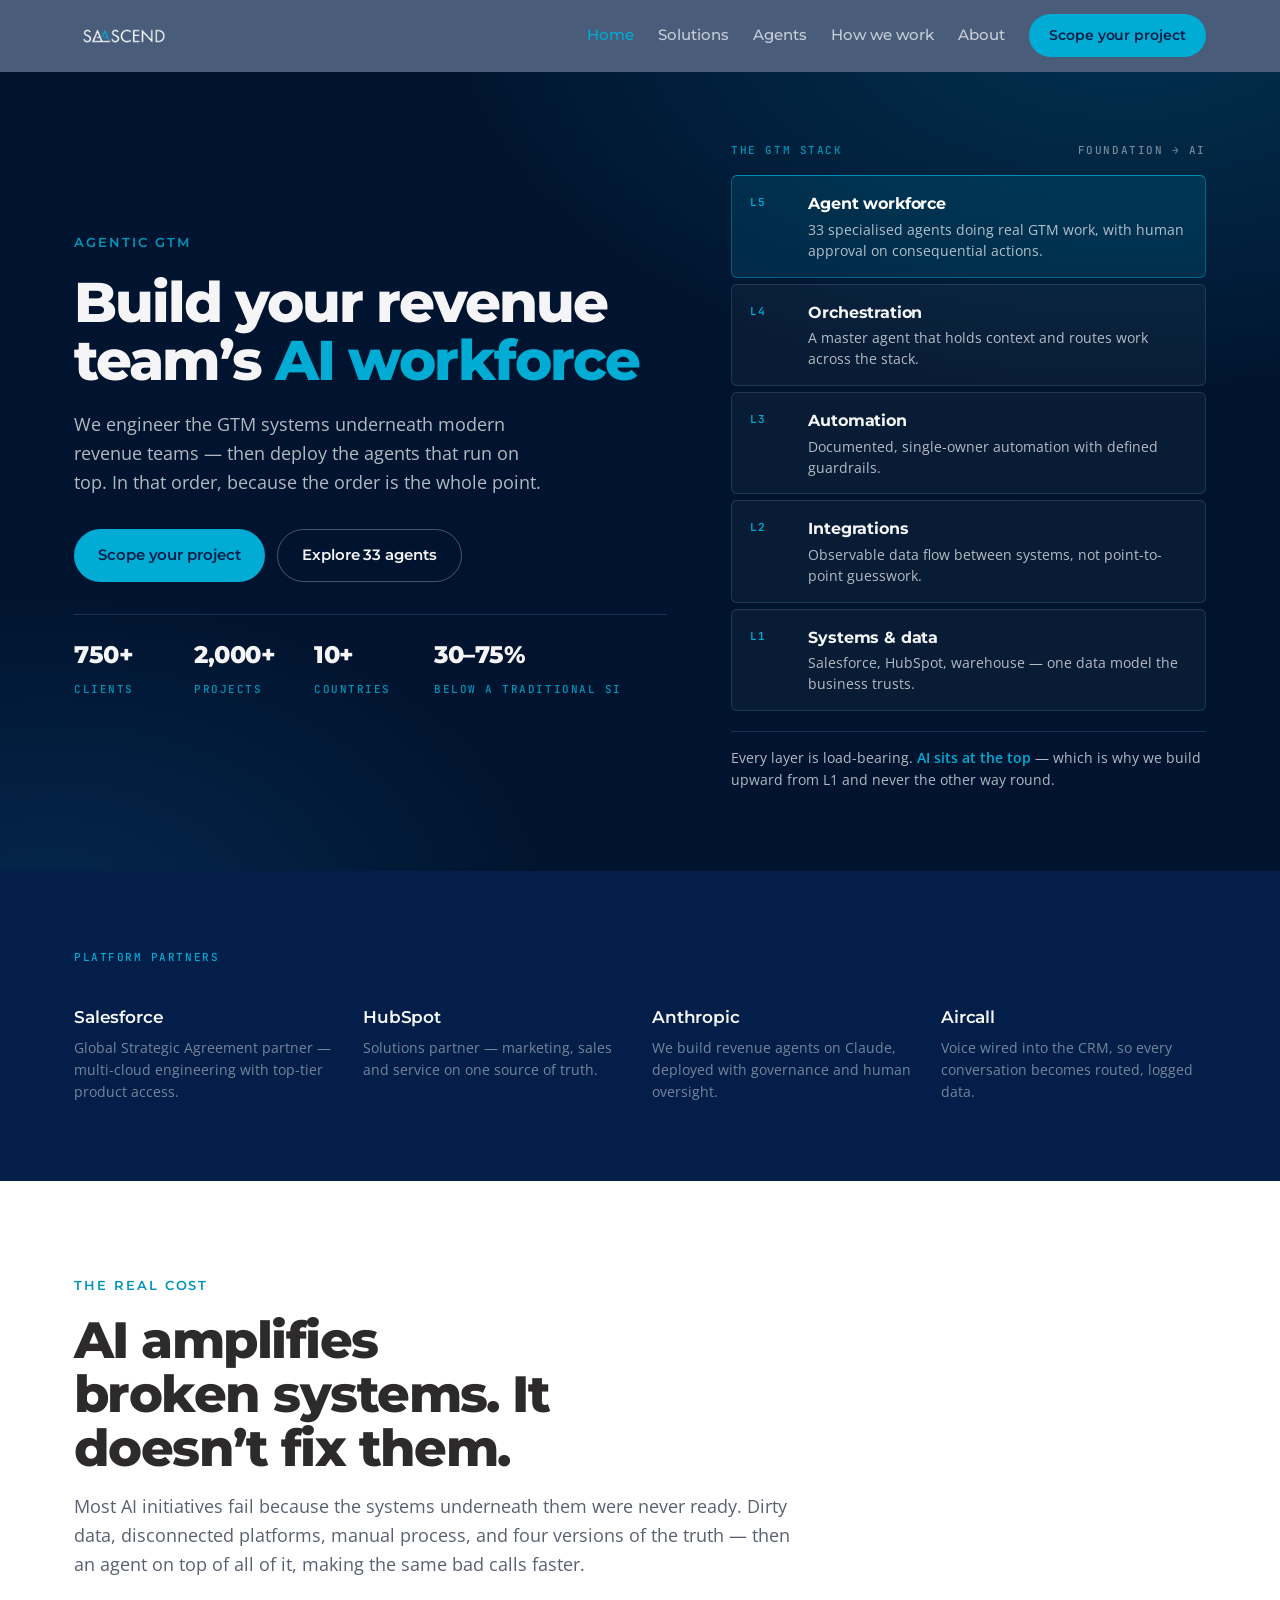
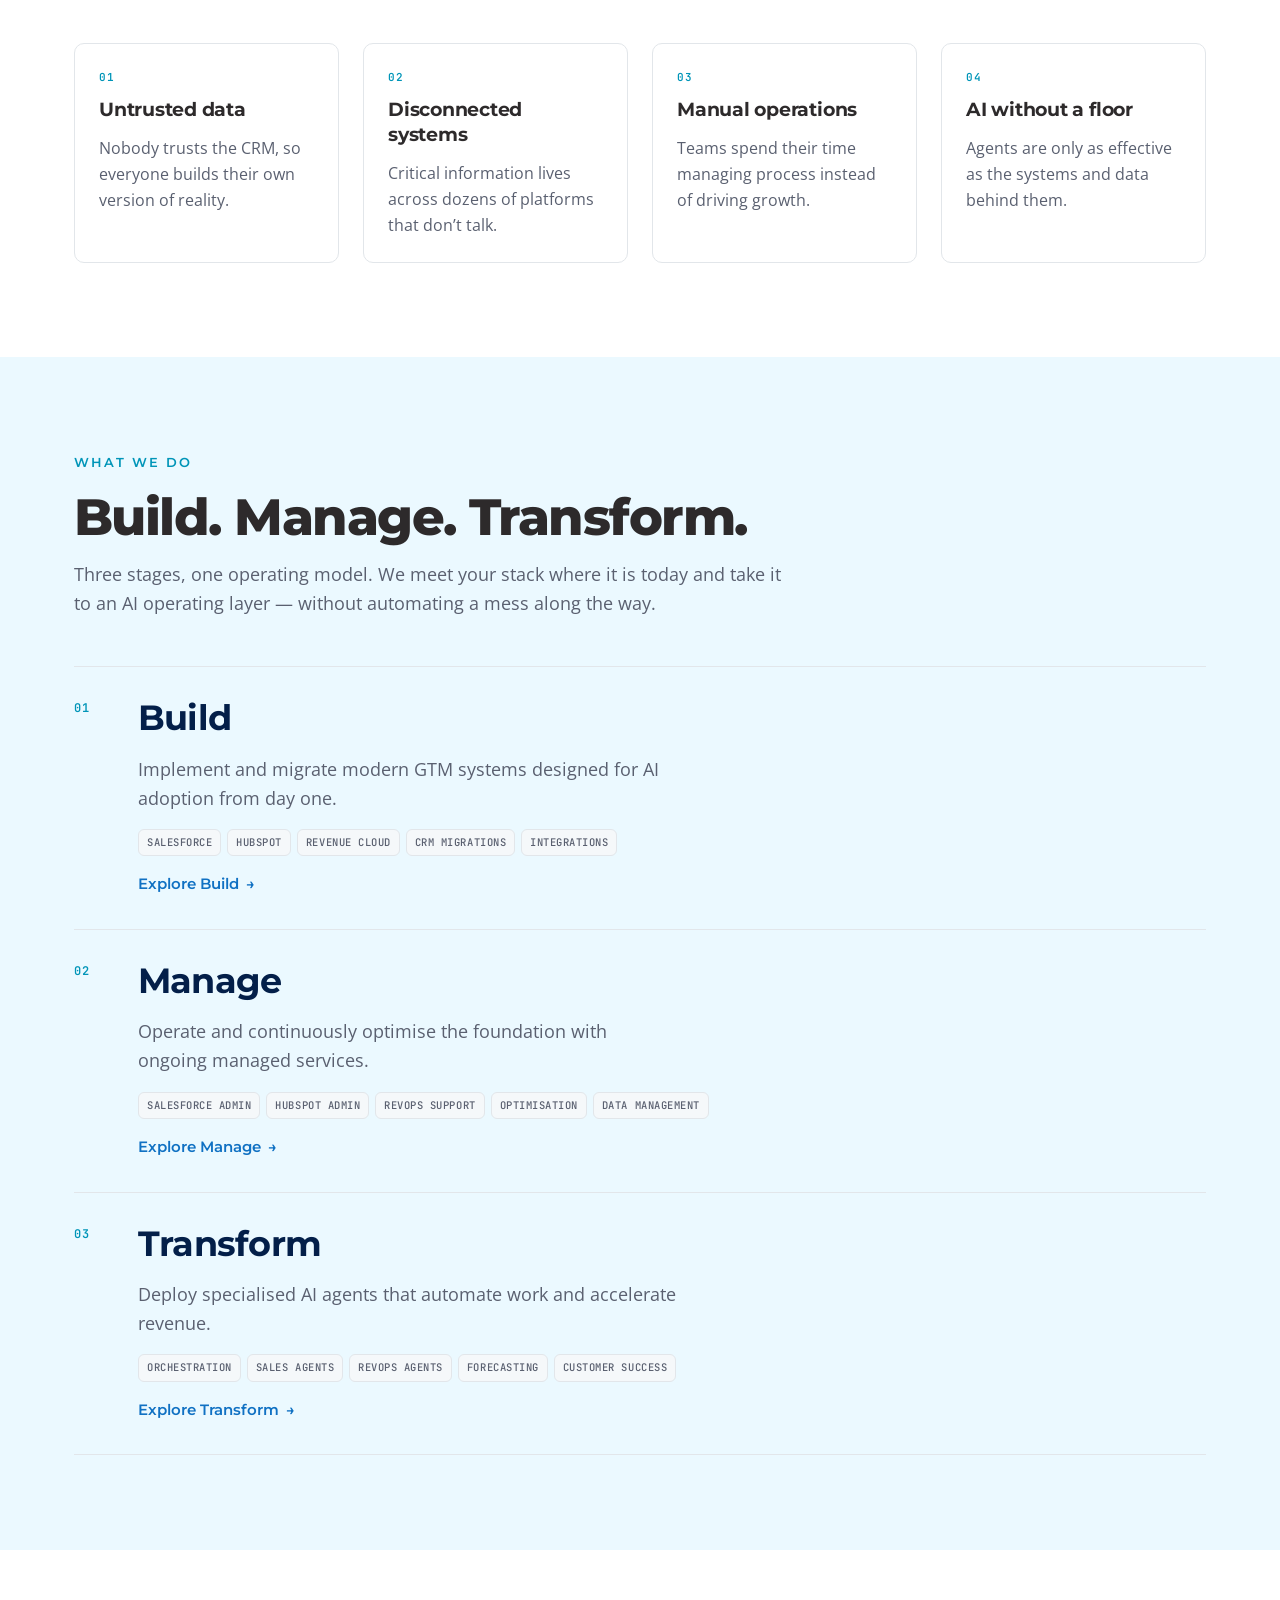
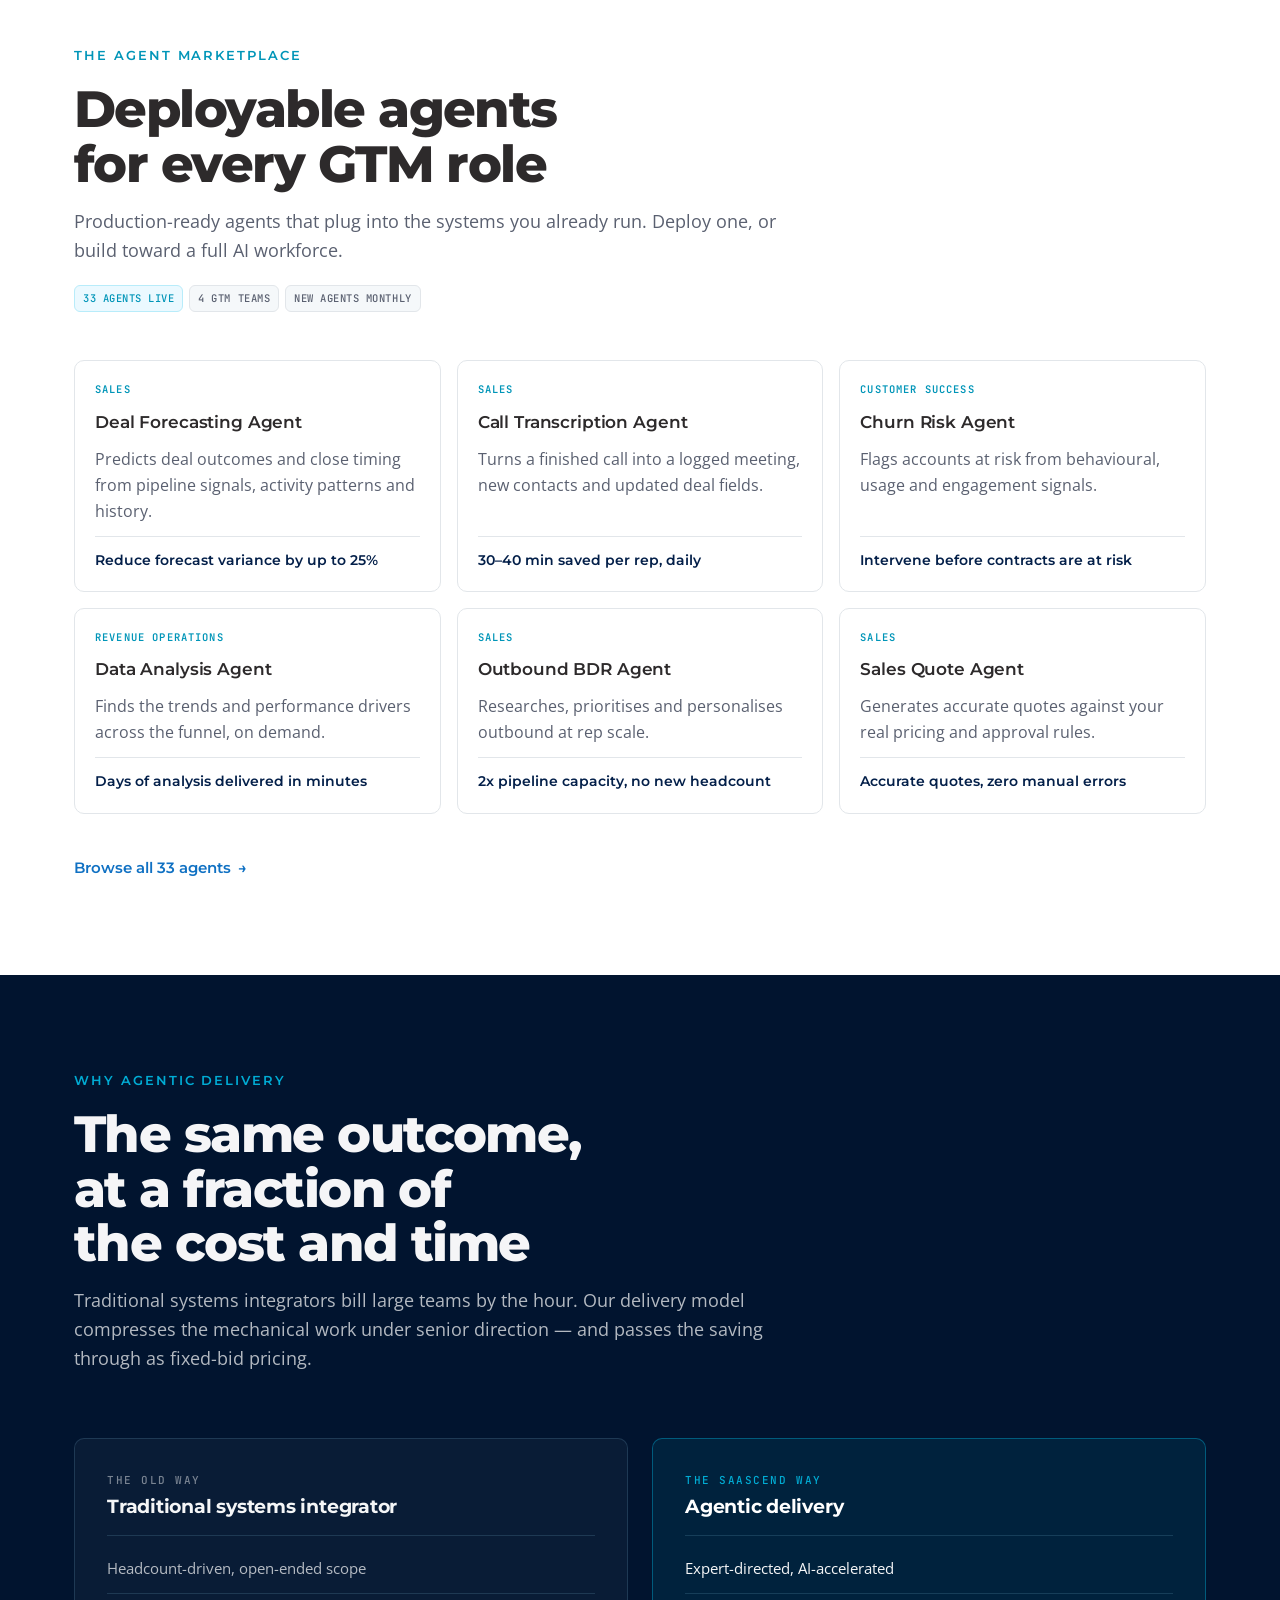
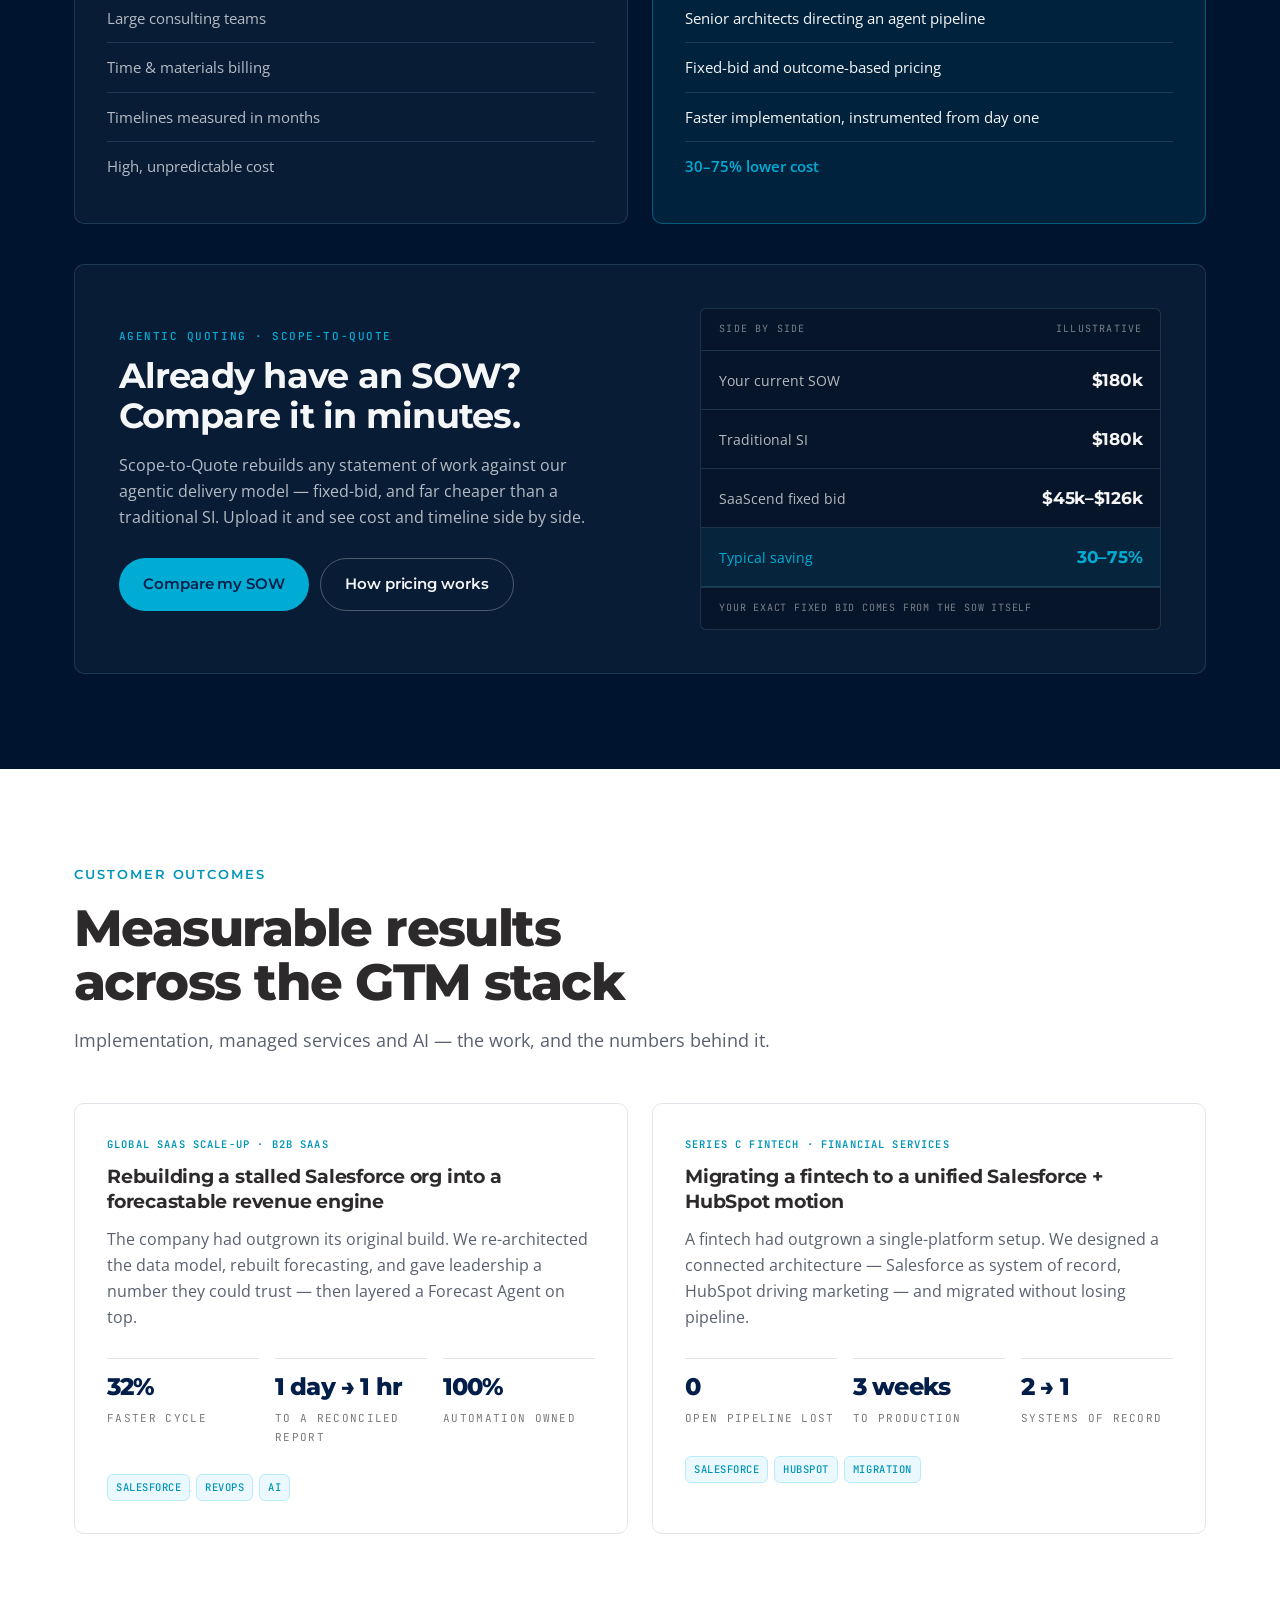
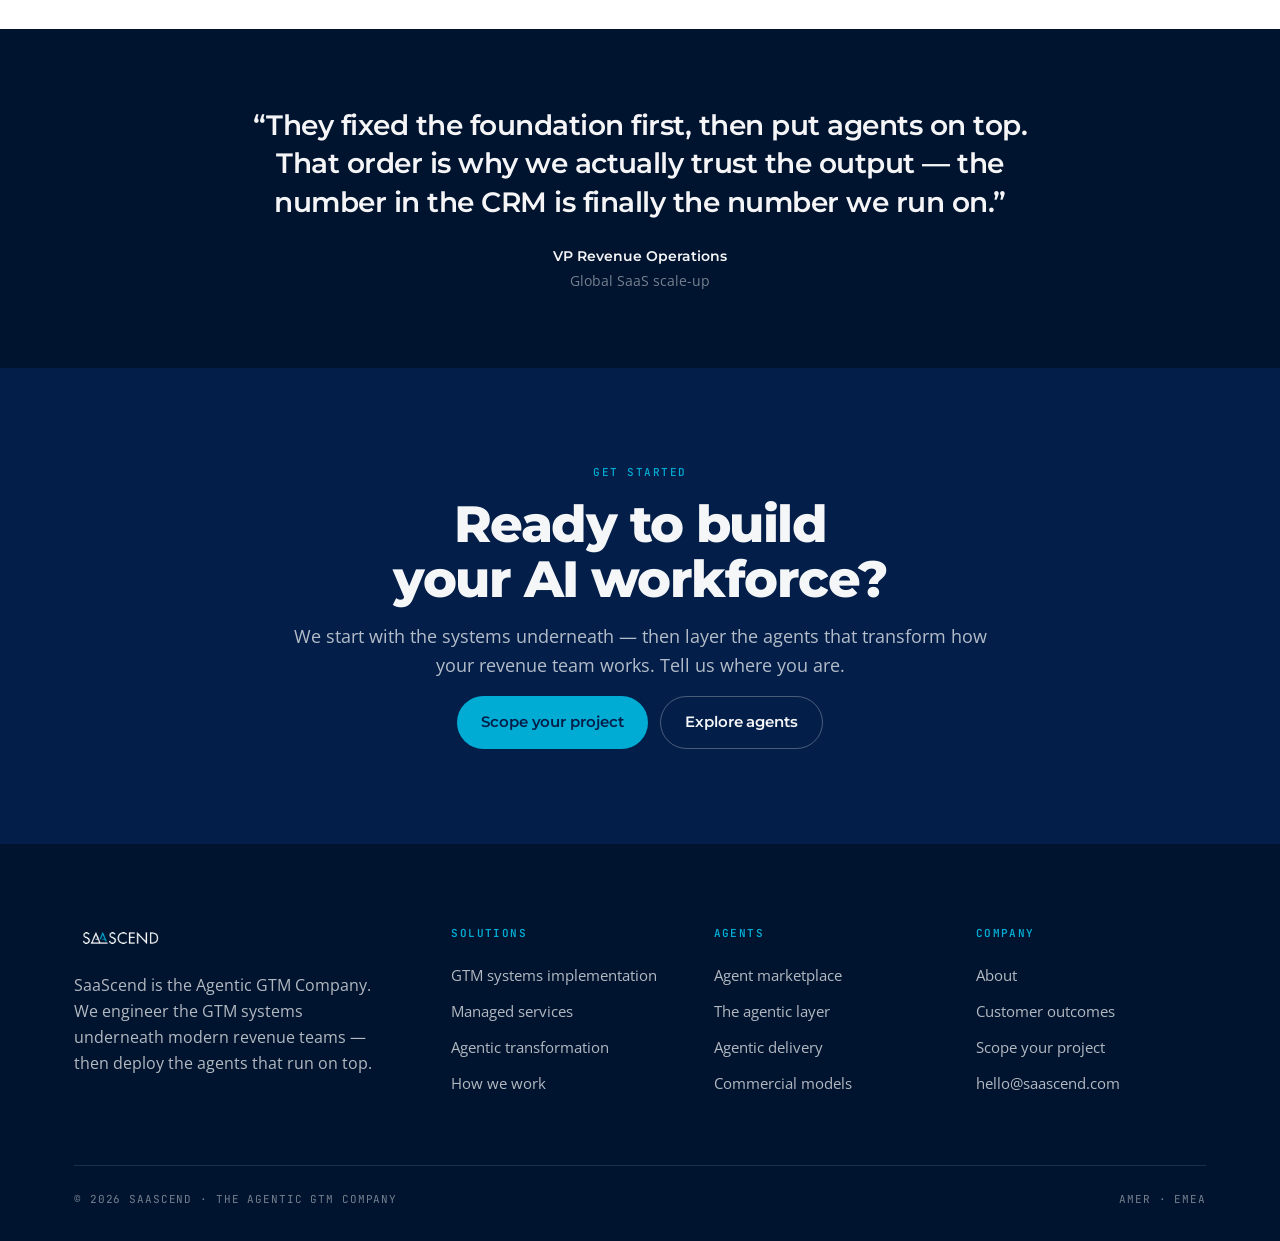
==== index.html @ acc8cec2 "SaaScend marketing site: agentic GTM, built on the load-bearing stack Static six-page site. The sign" ====
<!doctype html>
<html lang="en">
<head>
<meta charset="utf-8">
<meta name="viewport" content="width=device-width, initial-scale=1">
<title>SaaScend — Build the revenue team of the future</title>
<meta name="description" content="SaaScend is the Agentic GTM Company. We engineer the GTM systems underneath modern revenue teams — Salesforce, HubSpot, RevOps — then deploy the AI agents that run on top.">
<meta property="og:title" content="SaaScend — Build the revenue team of the future">
<meta property="og:description" content="SaaScend is the Agentic GTM Company. We engineer the GTM systems underneath modern revenue teams — Salesforce, HubSpot, RevOps — then deploy the AI agents that run on top.">
<meta property="og:type" content="website">
<meta name="theme-color" content="#01142F">
<link rel="icon" href="assets/saascend-logo.png">
<link rel="preconnect" href="https://fonts.googleapis.com">
<link rel="preconnect" href="https://fonts.gstatic.com" crossorigin>
<link rel="stylesheet" href="https://fonts.googleapis.com/css2?family=Montserrat:wght@500;600;700;800&family=Open+Sans:wght@400;600&family=JetBrains+Mono:wght@500;600&display=swap">
<link rel="stylesheet" href="assets/site.css">
<script>document.documentElement.classList.add('js');</script>
</head>
<body>
<a class="btn" href="#main" style="position:absolute;left:-9999px">Skip to content</a>

<header class="nav">
  <div class="wrap nav__in">
    <a class="nav__logo" href="index.html" aria-label="SaaScend — home">
      <img src="assets/saascend-logo-white.png" alt="SaaScend">
    </a>
    <nav class="nav__links">
      <a class="nav__link is-active" href="index.html">Home</a><a class="nav__link" href="solutions.html">Solutions</a><a class="nav__link" href="agents.html">Agents</a><a class="nav__link" href="how-we-work.html">How we work</a><a class="nav__link" href="about.html">About</a>
      <a class="btn btn--cyan nav__cta" href="contact.html">Scope your project</a>
    </nav>
    <button class="nav__burger" aria-label="Menu" aria-expanded="false">
      <svg width="24" height="24" viewBox="0 0 24 24" fill="none" stroke="currentColor" stroke-width="1.8">
        <path d="M3 6h18M3 12h18M3 18h18"/></svg>
    </button>
  </div>
</header>
<div class="nav__panel">
  <div class="wrap">
    <a href="index.html">Home</a><a href="solutions.html">Solutions</a><a href="agents.html">Agents</a><a href="how-we-work.html">How we work</a><a href="about.html">About</a>
    <a href="contact.html" style="color:var(--cyan)">Scope your project &rarr;</a>
  </div>
</div>

<main id="main" class="page">

<section class="hero">
  <div class="wrap">
    <div class="hero__grid">
      <div class="hero__copy">
        <div class="t-eyebrow">Agentic GTM</div>
        <h1 class="t-display hero__display">Build your revenue<br>team&rsquo;s <span class="accent">AI workforce</span></h1>
        <p class="t-lead hero__sub" style="color:var(--on-dark-soft)">
          We engineer the GTM systems underneath modern revenue teams &mdash; then deploy the
          agents that run on top. In that order, because the order is the whole point.</p>
        <div class="btn-row">
          <a class="btn btn--cyan" href="contact.html">Scope your project</a>
          <a class="btn btn--ghost-dark" href="agents.html">Explore 33 agents</a>
        </div>
        <div class="hero__meta">
          <div><b>750+</b><span class="t-sys">clients</span></div>
          <div><b>2,000+</b><span class="t-sys">projects</span></div>
          <div><b>10+</b><span class="t-sys">countries</span></div>
          <div><b>30&ndash;75%</b><span class="t-sys">below a traditional SI</span></div>
        </div>
      </div>
      <div>
<figure class="stackfig" style="margin:0">
  <figcaption class="stackfig__cap">
    <span class="t-sys">The GTM stack</span>
    <span class="t-sys" style="color:var(--on-dark-faint)">Foundation &rarr; AI</span>
  </figcaption>
  <div class="layers"><div class="layer"><div class="layer__id">L1</div><div><div class="layer__name">Systems &amp; data</div><div class="layer__note">Salesforce, HubSpot, warehouse &mdash; one data model the business trusts.</div></div></div><div class="layer"><div class="layer__id">L2</div><div><div class="layer__name">Integrations</div><div class="layer__note">Observable data flow between systems, not point-to-point guesswork.</div></div></div><div class="layer"><div class="layer__id">L3</div><div><div class="layer__name">Automation</div><div class="layer__note">Documented, single-owner automation with defined guardrails.</div></div></div><div class="layer"><div class="layer__id">L4</div><div><div class="layer__name">Orchestration</div><div class="layer__note">A master agent that holds context and routes work across the stack.</div></div></div><div class="layer layer--top"><div class="layer__id">L5</div><div><div class="layer__name">Agent workforce</div><div class="layer__note">33 specialised agents doing real GTM work, with human approval on consequential actions.</div></div></div></div>
  <div class="stackfig__foot">
    Every layer is load-bearing. <b>AI sits at the top</b> &mdash; which is why we build
    upward from L1 and never the other way round.
  </div>
</figure></div>
    </div>
  </div>
</section>

<section class="strata strata--dark strata--tight" id="partners">
  <div class="wrap on-dark">
    <div class="t-sys">Platform partners</div>
    <div class="grid grid-4 mt-10"><div class="rv"><div class="t-h4" style="color:var(--on-dark)">Salesforce</div><p class="t-small" style="margin-top:8px">Global Strategic Agreement partner &mdash; multi-cloud engineering with top-tier product access.</p></div><div class="rv"><div class="t-h4" style="color:var(--on-dark)">HubSpot</div><p class="t-small" style="margin-top:8px">Solutions partner &mdash; marketing, sales and service on one source of truth.</p></div><div class="rv"><div class="t-h4" style="color:var(--on-dark)">Anthropic</div><p class="t-small" style="margin-top:8px">We build revenue agents on Claude, deployed with governance and human oversight.</p></div><div class="rv"><div class="t-h4" style="color:var(--on-dark)">Aircall</div><p class="t-small" style="margin-top:8px">Voice wired into the CRM, so every conversation becomes routed, logged data.</p></div></div>
  </div>
</section>

<section class="strata strata--light">
  <div class="wrap">
    <div class="head rv">
      <div class="t-eyebrow">The real cost</div>
      <h2 class="t-h1">AI amplifies broken systems. It doesn&rsquo;t fix them.</h2>
      <p class="t-lead">Most AI initiatives fail because the systems underneath them were never
        ready. Dirty data, disconnected platforms, manual process, and four versions of the
        truth &mdash; then an agent on top of all of it, making the same bad calls faster.</p>
    </div>
    <div class="grid grid-4 mt-16"><article class="card card--lift rv"><div class="card__num">01</div><h3 class="t-h3">Untrusted data</h3><p class="t-body">Nobody trusts the CRM, so everyone builds their own version of reality.</p></article><article class="card card--lift rv"><div class="card__num">02</div><h3 class="t-h3">Disconnected systems</h3><p class="t-body">Critical information lives across dozens of platforms that don&rsquo;t talk.</p></article><article class="card card--lift rv"><div class="card__num">03</div><h3 class="t-h3">Manual operations</h3><p class="t-body">Teams spend their time managing process instead of driving growth.</p></article><article class="card card--lift rv"><div class="card__num">04</div><h3 class="t-h3">AI without a floor</h3><p class="t-body">Agents are only as effective as the systems and data behind them.</p></article></div>
  </div>
</section>

<section class="strata strata--ice" id="what-we-do">
  <div class="wrap">
    <div class="head rv">
      <div class="t-eyebrow">What we do</div>
      <h2 class="t-h1">Build. Manage. Transform.</h2>
      <p class="t-lead">Three stages, one operating model. We meet your stack where it is today
        and take it to an AI operating layer &mdash; without automating a mess along the way.</p>
    </div>
    <div class="mt-12"><article class="pillar rv"><div class="pillar__k">01</div><div class="pillar__body"><h3 class="t-h2" style="color:var(--navy)">Build</h3><p class="t-lead" style="max-width:54ch">Implement and migrate modern GTM systems designed for AI adoption from day one.</p><div class="chips"><span class="chip">Salesforce</span><span class="chip">HubSpot</span><span class="chip">Revenue Cloud</span><span class="chip">CRM migrations</span><span class="chip">Integrations</span></div><a class="tlink" href="solutions.html">Explore Build <span class="arw">&rarr;</span></a></div></article><article class="pillar rv"><div class="pillar__k">02</div><div class="pillar__body"><h3 class="t-h2" style="color:var(--navy)">Manage</h3><p class="t-lead" style="max-width:54ch">Operate and continuously optimise the foundation with ongoing managed services.</p><div class="chips"><span class="chip">Salesforce admin</span><span class="chip">HubSpot admin</span><span class="chip">RevOps support</span><span class="chip">Optimisation</span><span class="chip">Data management</span></div><a class="tlink" href="solutions.html#manage">Explore Manage <span class="arw">&rarr;</span></a></div></article><article class="pillar rv"><div class="pillar__k">03</div><div class="pillar__body"><h3 class="t-h2" style="color:var(--navy)">Transform</h3><p class="t-lead" style="max-width:54ch">Deploy specialised AI agents that automate work and accelerate revenue.</p><div class="chips"><span class="chip">Orchestration</span><span class="chip">Sales agents</span><span class="chip">RevOps agents</span><span class="chip">Forecasting</span><span class="chip">Customer Success</span></div><a class="tlink" href="solutions.html#transform">Explore Transform <span class="arw">&rarr;</span></a></div></article></div>
  </div>
</section>

<section class="strata strata--light" id="agents">
  <div class="wrap">
    <div class="head rv">
      <div class="t-eyebrow">The agent marketplace</div>
      <h2 class="t-h1">Deployable agents for every GTM role</h2>
      <p class="t-lead">Production-ready agents that plug into the systems you already run.
        Deploy one, or build toward a full AI workforce.</p>
      <div class="chips" style="margin-top:20px">
        <span class="chip chip--cyan">33 agents live</span>
        <span class="chip">4 GTM teams</span>
        <span class="chip">New agents monthly</span>
      </div>
    </div>
    <div class="agents mt-12"><article class="agent rv"><div class="agent__team">Sales</div><h3 class="t-h4">Deal Forecasting Agent</h3><p class="t-body">Predicts deal outcomes and close timing from pipeline signals, activity patterns and history.</p><div class="agent__gain">Reduce forecast variance by up to 25%</div></article><article class="agent rv"><div class="agent__team">Sales</div><h3 class="t-h4">Call Transcription Agent</h3><p class="t-body">Turns a finished call into a logged meeting, new contacts and updated deal fields.</p><div class="agent__gain">30&ndash;40 min saved per rep, daily</div></article><article class="agent rv"><div class="agent__team">Customer Success</div><h3 class="t-h4">Churn Risk Agent</h3><p class="t-body">Flags accounts at risk from behavioural, usage and engagement signals.</p><div class="agent__gain">Intervene before contracts are at risk</div></article><article class="agent rv"><div class="agent__team">Revenue Operations</div><h3 class="t-h4">Data Analysis Agent</h3><p class="t-body">Finds the trends and performance drivers across the funnel, on demand.</p><div class="agent__gain">Days of analysis delivered in minutes</div></article><article class="agent rv"><div class="agent__team">Sales</div><h3 class="t-h4">Outbound BDR Agent</h3><p class="t-body">Researches, prioritises and personalises outbound at rep scale.</p><div class="agent__gain">2x pipeline capacity, no new headcount</div></article><article class="agent rv"><div class="agent__team">Sales</div><h3 class="t-h4">Sales Quote Agent</h3><p class="t-body">Generates accurate quotes against your real pricing and approval rules.</p><div class="agent__gain">Accurate quotes, zero manual errors</div></article></div>
    <div class="mt-10"><a class="tlink" href="agents.html">Browse all 33 agents <span class="arw">&rarr;</span></a></div>
  </div>
</section>

<section class="strata strata--abyss" id="orchestration">
  <div class="wrap on-dark">
    <div class="head rv">
      <div class="t-eyebrow">Why agentic delivery</div>
      <h2 class="t-h1">The same outcome, at a fraction of the cost and time</h2>
      <p class="t-lead">Traditional systems integrators bill large teams by the hour. Our delivery
        model compresses the mechanical work under senior direction &mdash; and passes the saving
        through as fixed-bid pricing.</p>
    </div>
    <div class="versus mt-16 rv">
      <div class="vcol">
        <div class="vcol__hd"><div class="t-sys" style="color:var(--on-dark-faint)">The old way</div>
          <div class="t-h3" style="color:var(--on-dark);margin-top:6px">Traditional systems integrator</div></div>
        <ul>
          <li>Headcount-driven, open-ended scope</li>
          <li>Large consulting teams</li>
          <li>Time &amp; materials billing</li>
          <li>Timelines measured in months</li>
          <li>High, unpredictable cost</li>
        </ul>
      </div>
      <div class="vcol vcol--ours">
        <div class="vcol__hd"><div class="t-sys">The SaaScend way</div>
          <div class="t-h3" style="color:var(--white);margin-top:6px">Agentic delivery</div></div>
        <ul>
          <li>Expert-directed, AI-accelerated</li>
          <li>Senior architects directing an agent pipeline</li>
          <li>Fixed-bid and outcome-based pricing</li>
          <li>Faster implementation, instrumented from day one</li>
          <li class="vcol__win">30&ndash;75% lower cost</li>
        </ul>
      </div>
    </div>
    <div class="card card--dark rv" style="margin-top:var(--s10);padding:clamp(28px,3.4vw,48px)">
      <div class="sow">
        <div>
          <div class="t-sys">Agentic quoting &middot; Scope-to-Quote</div>
          <h3 class="t-h2" style="color:var(--on-dark);margin-top:12px">Already have an SOW? Compare it in minutes.</h3>
          <p class="t-body" style="max-width:52ch;margin-top:16px">Scope-to-Quote rebuilds any statement
            of work against our agentic delivery model &mdash; fixed-bid, and far cheaper than a
            traditional SI. Upload it and see cost and timeline side by side.</p>
          <div class="btn-row" style="margin-top:28px">
            <a class="btn btn--cyan" href="contact.html">Compare my SOW</a>
            <a class="btn btn--ghost-dark" href="how-we-work.html#pricing">How pricing works</a>
          </div>
        </div>
        <div class="sow__fig">
          <div class="sow__hd"><span>Side by side</span><span>Illustrative</span></div>
          <div class="sow__row"><span class="sow__k">Your current SOW</span><span class="sow__v">$180k</span></div>
          <div class="sow__row"><span class="sow__k">Traditional SI</span><span class="sow__v">$180k</span></div>
          <div class="sow__row"><span class="sow__k">SaaScend fixed bid</span><span class="sow__v">$45k&ndash;$126k</span></div>
          <div class="sow__row sow__row--win"><span class="sow__k">Typical saving</span><span class="sow__v">30&ndash;75%</span></div>
          <div class="sow__note">Your exact fixed bid comes from the SOW itself</div>
        </div>
      </div>
  </div>
</section>

<section class="strata strata--light" id="outcomes">
  <div class="wrap">
    <div class="head rv">
      <div class="t-eyebrow">Customer outcomes</div>
      <h2 class="t-h1">Measurable results across the GTM stack</h2>
      <p class="t-lead">Implementation, managed services and AI &mdash; the work, and the numbers behind it.</p>
    </div>
    <div class="grid grid-2 mt-12"><article class="card card--lift rv" style="padding:var(--s8)"><div class="agent__team">Global SaaS Scale-up &middot; B2B SaaS</div><h3 class="t-h3" style="margin-top:12px">Rebuilding a stalled Salesforce org into a forecastable revenue engine</h3><p class="t-body">The company had outgrown its original build. We re-architected the data model, rebuilt forecasting, and gave leadership a number they could trust &mdash; then layered a Forecast Agent on top.</p><div class="metrics metrics--light" style="margin-top:28px;gap:var(--s4)"><div class="metric"><b style="font-size:1.5rem">32%</b><span>faster cycle</span></div><div class="metric"><b style="font-size:1.5rem">1 day &rarr; 1 hr</b><span>to a reconciled report</span></div><div class="metric"><b style="font-size:1.5rem">100%</b><span>automation owned</span></div></div><div class="chips" style="margin-top:28px"><span class="chip chip--cyan">Salesforce</span><span class="chip chip--cyan">RevOps</span><span class="chip chip--cyan">AI</span></div></article><article class="card card--lift rv" style="padding:var(--s8)"><div class="agent__team">Series C Fintech &middot; Financial Services</div><h3 class="t-h3" style="margin-top:12px">Migrating a fintech to a unified Salesforce + HubSpot motion</h3><p class="t-body">A fintech had outgrown a single-platform setup. We designed a connected architecture &mdash; Salesforce as system of record, HubSpot driving marketing &mdash; and migrated without losing pipeline.</p><div class="metrics metrics--light" style="margin-top:28px;gap:var(--s4)"><div class="metric"><b style="font-size:1.5rem">0</b><span>open pipeline lost</span></div><div class="metric"><b style="font-size:1.5rem">3 weeks</b><span>to production</span></div><div class="metric"><b style="font-size:1.5rem">2 &rarr; 1</b><span>systems of record</span></div></div><div class="chips" style="margin-top:28px"><span class="chip chip--cyan">Salesforce</span><span class="chip chip--cyan">HubSpot</span><span class="chip chip--cyan">Migration</span></div></article></div>
  </div>
</section>

<section class="strata strata--abyss strata--tight">
  <div class="wrap on-dark">
    <div class="quote rv">
      <p class="quote__t">&ldquo;They fixed the foundation first, then put agents on top. That order
        is why we actually trust the output &mdash; the number in the CRM is finally the number we
        run on.&rdquo;</p>
      <div class="quote__who"><b>VP Revenue Operations</b>Global SaaS scale-up</div>
    </div>
  </div>
</section>

<section class="strata strata--dark">
  <div class="wrap on-dark">
    <div class="head head--center rv">
      <div class="t-sys">Get started</div>
      <h2 class="t-h1">Ready to build your AI workforce?</h2>
      <p class="t-lead">We start with the systems underneath &mdash; then layer the agents that
        transform how your revenue team works. Tell us where you are.</p>
      <div class="btn-row" style="justify-content:center">
        <a class="btn btn--cyan" href="contact.html">Scope your project</a>
        <a class="btn btn--ghost-dark" href="agents.html">Explore agents</a>
      </div>
    </div>
  </div>
</section>

</main>

<footer class="foot">
  <div class="wrap">
    <div class="foot__top">
      <div>
        <div class="foot__logo"><img src="assets/saascend-logo-white.png" alt="SaaScend"></div>
        <p class="t-body" style="margin-top:20px;max-width:34ch;color:var(--on-dark-soft)">
          SaaScend is the Agentic GTM Company. We engineer the GTM systems underneath modern
          revenue teams &mdash; then deploy the agents that run on top.</p>
      </div>
      <div class="foot__col">
        <h4>Solutions</h4>
        <a href="solutions.html">GTM systems implementation</a>
        <a href="solutions.html#manage">Managed services</a>
        <a href="solutions.html#transform">Agentic transformation</a>
        <a href="how-we-work.html">How we work</a>
      </div>
      <div class="foot__col">
        <h4>Agents</h4>
        <a href="agents.html">Agent marketplace</a>
        <a href="index.html#orchestration">The agentic layer</a>
        <a href="how-we-work.html#delivery">Agentic delivery</a>
        <a href="how-we-work.html#pricing">Commercial models</a>
      </div>
      <div class="foot__col">
        <h4>Company</h4>
        <a href="about.html">About</a>
        <a href="index.html#outcomes">Customer outcomes</a>
        <a href="contact.html">Scope your project</a>
        <a href="mailto:hello@saascend.com">hello@saascend.com</a>
      </div>
    </div>
    <div class="foot__base">
      <span>&copy; 2026 SaaScend &middot; The Agentic GTM Company</span>
      <span>AMER &middot; EMEA</span>
    </div>
  </div>
</footer>

<script src="assets/agents-data.js"></script>
<script src="assets/site.js"></script>
</body>
</html>
---- assets/site.css ----
/* =====================================================================
   SaaScend — site.css
   Design system for the Agentic GTM marketing site.
   Brand tokens sourced from the SaaScend brand kit (colors_and_type.css).
   Motion follows the strong-ease-out house curves; UI stays under 300ms.
   ===================================================================== */

/* ---------- 1. TOKENS ---------- */
:root {
  /* Brand */
  --cyan:        #00ACD4;
  --cyan-600:    #0095B8;
  --cyan-200:    #B8ECFA;
  --navy:        #031F49;
  --navy-800:    #0A2E5C;
  --navy-600:    #17407A;
  --blue:        #1071C3;
  --blue-600:    #0B5FA3;
  --blue-400:    #3E93D9;

  /* Ground: one step deeper than brand navy, so navy reads as elevation */
  --abyss:       #01142F;

  /* Neutrals */
  --ink-900:     #1A1D28;
  --ink-800:     #2D2A2B;
  --ink-600:     #5A6070;
  --ink-500:     #7A7A7A;
  --ink-300:     #C9CED6;
  --ink-200:     #E2E6EA;
  --ink-100:     #F5F8FA;
  --ice:         #EBF9FF;
  --white:       #FFFFFF;

  /* On-dark */
  --on-dark:        rgba(255,255,255,0.96);
  --on-dark-soft:   rgba(255,255,255,0.70);
  --on-dark-faint:  rgba(255,255,255,0.46);
  --rule-dark:      rgba(140,205,235,0.16);
  --rule-dark-hi:   rgba(0,172,212,0.55);
  --plate:          rgba(255,255,255,0.035);
  --plate-hi:       rgba(255,255,255,0.065);

  /* Type */
  --display: 'Montserrat', ui-sans-serif, system-ui, -apple-system, 'Segoe UI', sans-serif;
  --body:    'Open Sans', ui-sans-serif, system-ui, -apple-system, 'Segoe UI', sans-serif;
  --mono:    'JetBrains Mono', ui-monospace, 'SF Mono', Menlo, Consolas, monospace;

  /* Space (4px base) */
  --s1: 4px;  --s2: 8px;   --s3: 12px;  --s4: 16px;  --s5: 20px;
  --s6: 24px; --s8: 32px;  --s10: 40px; --s12: 48px; --s16: 64px;
  --s20: 80px; --s24: 96px; --s32: 128px;

  --radius:    10px;
  --radius-sm: 6px;
  --radius-pill: 999px;

  /* Motion — strong curves; built-ins are too weak */
  --ease-out:    cubic-bezier(0.23, 1, 0.32, 1);
  --ease-in-out: cubic-bezier(0.77, 0, 0.175, 1);
  --t-press: 140ms;
  --t-ui:    200ms;
  --t-panel: 280ms;

  --wrap: 1180px;
  --nav-h: 72px;
}

/* ---------- 2. RESET ---------- */
*, *::before, *::after { box-sizing: border-box; }
html { -webkit-text-size-adjust: 100%; scroll-behavior: smooth; }
@media (prefers-reduced-motion: reduce) { html { scroll-behavior: auto; } }
body {
  margin: 0;
  font-family: var(--body);
  font-size: 1rem;
  line-height: 1.65;
  color: var(--ink-800);
  background: var(--white);
  -webkit-font-smoothing: antialiased;
  text-rendering: optimizeLegibility;
}
img, svg { max-width: 100%; height: auto; display: block; }
a { color: inherit; text-decoration: none; }
button { font: inherit; color: inherit; background: none; border: 0; cursor: pointer; }
ul { margin: 0; padding: 0; list-style: none; }
h1, h2, h3, h4, p { margin: 0; }
:focus-visible { outline: 2px solid var(--cyan); outline-offset: 3px; border-radius: 3px; }

/* ---------- 3. TYPE ---------- */
/* Tracking is size-specific: large display tightens hard, body sits near zero. */
.t-display {
  text-wrap: balance;
  font-family: var(--display);
  font-weight: 800;
  font-size: clamp(2.25rem, 4.4vw, 3.5rem);
  line-height: 1.04;
  letter-spacing: -0.035em;
}
.t-h1 {
  text-wrap: balance;
  font-family: var(--display);
  font-weight: 800;
  font-size: clamp(2rem, 4vw, 3.25rem);
  line-height: 1.06;
  letter-spacing: -0.03em;
}
.t-h2 {
  text-wrap: balance;
  font-family: var(--display);
  font-weight: 700;
  font-size: clamp(1.6rem, 2.7vw, 2.3rem);
  line-height: 1.14;
  letter-spacing: -0.022em;
}
.t-h3 {
  font-family: var(--display);
  font-weight: 700;
  font-size: 1.1875rem;
  line-height: 1.3;
  letter-spacing: -0.012em;
}
.t-h4 {
  font-family: var(--display);
  font-weight: 600;
  font-size: 1.0625rem;
  line-height: 1.35;
  letter-spacing: -0.008em;
}
.t-lead {
  font-size: 1.125rem;
  line-height: 1.62;
  color: var(--ink-600);
}
.t-body  { font-size: 0.9688rem; line-height: 1.68; color: var(--ink-600); }
.t-small { font-size: 0.875rem;  line-height: 1.6;  color: var(--ink-500); }

/* The system voice: monospace for anything the machine owns —
   layer ids, field counts, stack names, units. */
.t-sys {
  font-family: var(--mono);
  font-size: 0.6875rem;
  font-weight: 500;
  letter-spacing: 0.14em;
  text-transform: uppercase;
  color: var(--cyan-600);
}
.t-eyebrow {
  font-family: var(--display);
  font-weight: 600;
  font-size: 0.8125rem;
  letter-spacing: 0.15em;
  text-transform: uppercase;
  color: var(--cyan-600);
}

/* On-dark type overrides */
.on-dark { color: var(--on-dark); }
.on-dark .t-lead,
.on-dark .t-body  { color: var(--on-dark-soft); }
.on-dark .t-small { color: var(--on-dark-faint); }
.on-dark .t-sys,
.on-dark .t-eyebrow { color: var(--cyan); }

/* ---------- 4. LAYOUT ---------- */
.wrap { width: 100%; max-width: var(--wrap); margin: 0 auto; padding: 0 var(--s6); }
.strata { padding: clamp(56px, 7.4vw, 104px) 0; position: relative; }
.strata--tight { padding: clamp(48px, 6vw, 80px) 0; }
.strata--light { background: var(--white); }
.strata--ice   { background: var(--ice); }
.strata--paper { background: var(--ink-100); }
.strata--dark  { background: var(--navy); color: var(--on-dark); }
.strata--abyss { background: var(--abyss); color: var(--on-dark); }

/* Hairline rules do the structural work; cards mostly go borderless. */
.strata--light + .strata--light { border-top: 1px solid var(--ink-200); }
.rule      { height: 1px; background: var(--ink-200); border: 0; margin: 0; }
.rule-dark { height: 1px; background: var(--rule-dark); border: 0; margin: 0; }

.head { max-width: 720px; }
.head > * + * { margin-top: var(--s4); }
.head--center { max-width: 700px; margin-inline: auto; text-align: center; }

.grid { display: grid; gap: var(--s6); }
.grid-2 { grid-template-columns: repeat(2, minmax(0,1fr)); }
.grid-3 { grid-template-columns: repeat(3, minmax(0,1fr)); }
.grid-4 { grid-template-columns: repeat(4, minmax(0,1fr)); }
@media (max-width: 900px) {
  .grid-3, .grid-4 { grid-template-columns: repeat(2, minmax(0,1fr)); }
}
@media (max-width: 620px) {
  .grid-2, .grid-3, .grid-4 { grid-template-columns: 1fr; }
}
.stack-4  > * + * { margin-top: var(--s4); }
.stack-6  > * + * { margin-top: var(--s6); }
.stack-8  > * + * { margin-top: var(--s8); }
.stack-12 > * + * { margin-top: var(--s12); }
.mt-10 { margin-top: var(--s10); }
.mt-12 { margin-top: var(--s12); }
.mt-16 { margin-top: var(--s16); }

/* ---------- 5. BUTTONS ---------- */
.btn {
  display: inline-flex; align-items: center; gap: var(--s2);
  font-family: var(--display); font-weight: 600; font-size: 0.9375rem;
  letter-spacing: -0.005em;
  padding: 13px 24px; border-radius: var(--radius-pill);
  transition: transform var(--t-press) var(--ease-out),
              background-color var(--t-ui) ease,
              border-color var(--t-ui) ease,
              color var(--t-ui) ease;
  will-change: transform;
}
.btn:active { transform: scale(0.97); }
.btn--primary { background: var(--blue); color: var(--white); }
.btn--primary:hover { background: var(--blue-600); }
.btn--cyan { background: var(--cyan); color: var(--navy); }
.btn--cyan:hover { background: var(--cyan-200); }
.btn--ghost { border: 1px solid var(--ink-300); color: var(--ink-900); }
.btn--ghost:hover { border-color: var(--navy); background: var(--ink-100); }
.btn--ghost-dark { border: 1px solid rgba(255,255,255,0.28); color: var(--on-dark); }
.btn--ghost-dark:hover { border-color: var(--cyan); background: rgba(255,255,255,0.06); }
.btn-row { display: flex; flex-wrap: wrap; gap: var(--s3); }

.tlink {
  display: inline-flex; align-items: center; gap: 7px;
  font-family: var(--display); font-weight: 600; font-size: 0.9375rem;
  color: var(--blue);
  transition: color var(--t-ui) ease;
}
.tlink .arw { transition: transform var(--t-ui) var(--ease-out); }
.tlink:hover { color: var(--cyan-600); }
.tlink:hover .arw { transform: translateX(4px); }
.on-dark .tlink { color: var(--cyan); }
.on-dark .tlink:hover { color: var(--cyan-200); }

/* ---------- 6. NAV — translucent layer, content scrolls under ---------- */
.nav {
  position: fixed; inset: 0 0 auto 0; z-index: 60; height: var(--nav-h);
  display: flex; align-items: center;
  background: rgba(3,31,73,0.72);
  backdrop-filter: blur(18px) saturate(170%);
  -webkit-backdrop-filter: blur(18px) saturate(170%);
  border-bottom: 1px solid transparent;
  transition: background-color var(--t-panel) ease, border-color var(--t-panel) ease;
}
.nav.is-scrolled {
  background: rgba(2,20,47,0.88);
  border-bottom-color: var(--rule-dark);
}
.nav__in { display: flex; align-items: center; gap: var(--s8); width: 100%; }
.nav__logo img { height: 30px; width: auto; }
.nav__links { display: flex; align-items: center; gap: var(--s6); margin-left: auto; }
.nav__link {
  font-family: var(--display); font-weight: 500; font-size: 0.9063rem;
  color: var(--on-dark-soft);
  transition: color var(--t-ui) ease;
}
.nav__link:hover { color: var(--on-dark); }
.nav__link.is-active { color: var(--cyan); }
.nav__cta { padding: 10px 20px; font-size: 0.875rem; }
.nav__burger { display: none; margin-left: auto; padding: var(--s2); color: var(--on-dark); }

.nav__panel {
  position: fixed; inset: var(--nav-h) 0 auto 0; z-index: 55;
  background: rgba(2,20,47,0.97);
  backdrop-filter: blur(20px);
  -webkit-backdrop-filter: blur(20px);
  border-bottom: 1px solid var(--rule-dark);
  padding: var(--s6);
  display: none;
}
.nav__panel.is-open { display: block; }
.nav__panel a {
  display: block; padding: 13px 0;
  font-family: var(--display); font-weight: 600; font-size: 1.0625rem;
  color: var(--on-dark);
  border-bottom: 1px solid var(--rule-dark);
}
.nav__panel a:last-of-type { border-bottom: 0; }
@media (max-width: 940px) {
  .nav__links { display: none; }
  .nav__burger { display: block; }
}

.page { padding-top: var(--nav-h); }

/* ---------- 7. HERO + THE SIGNATURE: THE LOAD-BEARING STACK ---------- */
.hero {
  background:
    radial-gradient(1100px 620px at 88% -8%, rgba(0,172,212,0.20), transparent 62%),
    radial-gradient(760px 480px at 4% 105%, rgba(16,113,195,0.20), transparent 66%),
    var(--abyss);
  color: var(--on-dark);
  padding: clamp(48px, 5.4vw, 72px) 0 clamp(56px, 6.2vw, 88px);
  overflow: hidden;
}
.hero__grid {
  display: grid;
  grid-template-columns: minmax(0, 1.25fr) minmax(0, 1fr);
  gap: clamp(36px, 5vw, 72px);
  align-items: center;
}
@media (max-width: 980px) { .hero__grid { grid-template-columns: 1fr; } }
.hero__copy > * + * { margin-top: var(--s5); }
.hero__copy .btn-row { margin-top: var(--s8); }
.hero__display .accent { color: var(--cyan); }
.hero__sub { max-width: 30rem; }

.hero__meta {
  display: flex; flex-wrap: wrap; gap: var(--s6);
  margin-top: var(--s8); padding-top: var(--s5);
  border-top: 1px solid var(--rule-dark);
}
.hero__meta div { min-width: 96px; }
@media (max-width: 620px) {
  .hero__meta { display: grid; grid-template-columns: repeat(2, minmax(0,1fr)); gap: var(--s5) var(--s4); }
}
.hero__meta b {
  display: block;
  font-family: var(--display); font-weight: 800; font-size: 1.5rem;
  letter-spacing: -0.02em; color: var(--on-dark);
}

/* The stack: five load-bearing layers. Order is the argument, so the
   layers are numbered and they assemble bottom-up on load. */
.stackfig { position: relative; }
.stackfig__cap {
  display: flex; justify-content: space-between; align-items: baseline;
  gap: var(--s4); margin-bottom: var(--s4);
}
.layers { display: flex; flex-direction: column-reverse; gap: 6px; }

.layer {
  display: grid;
  grid-template-columns: 42px minmax(0,1fr);
  gap: var(--s4);
  align-items: start;
  padding: 15px 18px;
  background: var(--plate);
  border: 1px solid var(--rule-dark);
  border-top-color: rgba(255,255,255,0.13);
  border-radius: var(--radius-sm);
  text-align: left; width: 100%;
  transition: transform var(--t-ui) var(--ease-out),
              background-color var(--t-ui) ease,
              border-color var(--t-ui) ease;
}
.layer:hover, .layer.is-open {
  background: var(--plate-hi);
  border-color: var(--rule-dark-hi);
  transform: translateY(-2px);
}
.layer:active { transform: translateY(-1px) scale(0.995); }
.layer__id {
  font-family: var(--mono); font-size: 0.6875rem; font-weight: 600;
  letter-spacing: 0.06em; color: var(--cyan);
  padding-top: 2px;
}
.layer__name {
  font-family: var(--display); font-weight: 700; font-size: 0.9688rem;
  letter-spacing: -0.01em; color: var(--on-dark);
}
.layer__note {
  font-size: 0.8438rem; line-height: 1.55; color: var(--on-dark-soft);
  margin-top: 3px;
}
/* Top layer is the payoff — it gets the cyan edge and the brightest plate. */
.layer--top {
  background: rgba(0,172,212,0.13);
  border-color: rgba(0,172,212,0.42);
  border-top-color: rgba(0,172,212,0.75);
}
.layer--top:hover { background: rgba(0,172,212,0.19); }
.layer--top .layer__name { color: var(--white); }

.stackfig__foot {
  margin-top: var(--s5); padding-top: var(--s4);
  border-top: 1px solid var(--rule-dark);
  font-size: 0.8438rem; line-height: 1.6; color: var(--on-dark-soft);
}
.stackfig__foot b { color: var(--cyan); font-weight: 600; }

/* ---------- 8. CARDS ---------- */
.card {
  background: var(--white);
  border: 1px solid var(--ink-200);
  border-radius: var(--radius);
  padding: var(--s6);
  transition: transform var(--t-ui) var(--ease-out),
              border-color var(--t-ui) ease,
              box-shadow var(--t-ui) ease;
}
.card > * + * { margin-top: var(--s3); }
.card--lift:hover {
  transform: translateY(-3px);
  border-color: var(--cyan-200);
  box-shadow: 0 14px 34px rgba(3,31,73,0.09);
}
.card--dark {
  background: var(--plate);
  border-color: var(--rule-dark);
  color: var(--on-dark);
}
.card--dark:hover { border-color: var(--rule-dark-hi); }
.card__num {
  font-family: var(--mono); font-size: 0.6875rem; font-weight: 600;
  letter-spacing: 0.1em; color: var(--cyan-600);
}
.on-dark .card__num { color: var(--cyan); }

/* Chips: the mono voice, used for systems an agent touches */
.chips { display: flex; flex-wrap: wrap; gap: 6px; }
.chip {
  font-family: var(--mono); font-size: 0.6563rem; font-weight: 500;
  letter-spacing: 0.05em; text-transform: uppercase;
  padding: 4px 8px; border-radius: var(--radius-sm);
  background: var(--ink-100); color: var(--ink-600);
  border: 1px solid var(--ink-200);
}
.on-dark .chip,
.card--dark .chip {
  background: rgba(255,255,255,0.05); color: var(--on-dark-soft);
  border-color: var(--rule-dark);
}
.chip--cyan { background: var(--ice); color: var(--cyan-600); border-color: var(--cyan-200); }

/* ---------- 9. PILLAR (Build / Manage / Transform) ---------- */
.pillar {
  display: grid; grid-template-columns: 44px minmax(0,1fr);
  gap: var(--s5);
  padding: var(--s8) 0;
  border-top: 1px solid var(--ink-200);
}
.pillar:last-child { border-bottom: 1px solid var(--ink-200); }
.pillar__k {
  font-family: var(--mono); font-size: 0.75rem; font-weight: 600;
  letter-spacing: 0.06em; color: var(--cyan-600);
}
.pillar__body > * + * { margin-top: var(--s4); }
@media (max-width: 620px) { .pillar { grid-template-columns: 1fr; gap: var(--s3); } }

/* ---------- 10. SPLIT (problem vs approach) ---------- */
.split { display: grid; grid-template-columns: repeat(2, minmax(0,1fr)); gap: var(--s6); }
@media (max-width: 820px) { .split { grid-template-columns: 1fr; } }
.panel {
  border-radius: var(--radius); padding: var(--s8);
  border: 1px solid var(--ink-200); background: var(--white);
}
.panel--problem { background: var(--ink-100); }
.panel--ours { border-color: var(--cyan-200); background: var(--ice); }
.panel__list { margin-top: var(--s5); }
.panel__list li {
  display: grid; grid-template-columns: 18px 1fr; gap: var(--s3);
  padding: 11px 0; font-size: 0.9375rem; line-height: 1.55;
  border-top: 1px solid rgba(3,31,73,0.08);
}
.panel__list li:first-child { border-top: 0; }
.panel__list .mk { font-family: var(--mono); font-weight: 600; color: var(--ink-300); }
.panel--ours .panel__list .mk { color: var(--cyan); }

/* ---------- 11. METRICS ---------- */
.metrics { display: grid; grid-template-columns: repeat(3, minmax(0,1fr)); gap: var(--s6); }
@media (max-width: 700px) { .metrics { grid-template-columns: 1fr; } }
.metric { padding-top: var(--s4); border-top: 1px solid var(--rule-dark); }
.metric b {
  display: block; font-family: var(--display); font-weight: 800;
  font-size: clamp(2rem, 3.6vw, 2.75rem); line-height: 1;
  letter-spacing: -0.035em; color: var(--white);
}
.metric span {
  display: block; margin-top: 10px;
  font-family: var(--mono); font-size: 0.6875rem; letter-spacing: 0.12em;
  text-transform: uppercase; color: var(--on-dark-faint);
  overflow-wrap: normal; hyphens: none;
}
.metrics--light .metric { border-top-color: var(--ink-200); }
.metrics--light .metric b { color: var(--navy); }
.metrics--light .metric span { color: var(--ink-500); }

/* ---------- 12. AGENT MARKETPLACE ---------- */
.filters { display: flex; flex-wrap: wrap; gap: var(--s2); }
.filter {
  font-family: var(--display); font-weight: 600; font-size: 0.8438rem;
  padding: 9px 16px; border-radius: var(--radius-pill);
  border: 1px solid var(--ink-200); color: var(--ink-600);
  transition: transform var(--t-press) var(--ease-out),
              background-color var(--t-ui) ease,
              color var(--t-ui) ease, border-color var(--t-ui) ease;
}
.filter:hover { border-color: var(--ink-300); color: var(--ink-900); }
.filter:active { transform: scale(0.97); }
.filter.is-on { background: var(--navy); border-color: var(--navy); color: var(--white); }
.filter__n { font-family: var(--mono); font-size: 0.6875rem; opacity: 0.6; margin-left: 5px; }

.agents { display: grid; grid-template-columns: repeat(3, minmax(0,1fr)); gap: var(--s4); }
@media (max-width: 940px) { .agents { grid-template-columns: repeat(2, minmax(0,1fr)); } }
@media (max-width: 620px) { .agents { grid-template-columns: 1fr; } }
.agent {
  display: flex; flex-direction: column; gap: var(--s3);
  background: var(--white); border: 1px solid var(--ink-200);
  border-radius: var(--radius); padding: var(--s5);
  transition: transform var(--t-ui) var(--ease-out),
              border-color var(--t-ui) ease, box-shadow var(--t-ui) ease;
}
.agent:hover {
  transform: translateY(-3px);
  border-color: var(--cyan-200);
  box-shadow: 0 12px 30px rgba(3,31,73,0.08);
}
.agent__team {
  font-family: var(--mono); font-size: 0.6563rem; font-weight: 600;
  letter-spacing: 0.11em; text-transform: uppercase; color: var(--cyan-600);
}
.agent__gain {
  margin-top: auto; padding-top: var(--s3);
  border-top: 1px solid var(--ink-200);
  font-family: var(--display); font-weight: 600; font-size: 0.8438rem;
  color: var(--navy);
}
.agent[hidden] { display: none; }
.agents-empty {
  padding: var(--s16) 0; text-align: center;
  font-size: 0.9375rem; color: var(--ink-500);
}

/* ---------- 13. VERSUS TABLE ---------- */
.versus { display: grid; grid-template-columns: repeat(2, minmax(0,1fr)); gap: var(--s6); }
@media (max-width: 820px) { .versus { grid-template-columns: 1fr; } }
.vcol {
  border-radius: var(--radius); padding: var(--s8);
  border: 1px solid var(--rule-dark); background: var(--plate);
}
.vcol--ours { border-color: rgba(0,172,212,0.42); background: rgba(0,172,212,0.09); }
.vcol__hd {
  padding-bottom: var(--s4); margin-bottom: var(--s2);
  border-bottom: 1px solid var(--rule-dark);
}
.vcol li {
  padding: 13px 0; font-size: 0.9375rem; line-height: 1.5;
  color: var(--on-dark-soft);
  border-bottom: 1px solid var(--rule-dark);
}
.vcol li:last-child { border-bottom: 0; }
.vcol--ours li { color: var(--on-dark); }
.vcol__win { color: var(--cyan) !important; font-weight: 600; }

/* ---------- 14. MATURITY LADDER ---------- */
.ladder { display: flex; flex-direction: column-reverse; gap: 4px; }
.rung {
  display: grid; grid-template-columns: 46px minmax(0,1fr);
  gap: var(--s4); align-items: baseline;
  padding: 17px 20px;
  border: 1px solid var(--ink-200); border-radius: var(--radius-sm);
  background: var(--white);
  transition: transform var(--t-ui) var(--ease-out),
              border-color var(--t-ui) ease, background-color var(--t-ui) ease;
}
.rung:hover { transform: translateX(4px); border-color: var(--cyan-200); background: var(--ice); }
.rung__k { font-family: var(--mono); font-size: 0.6875rem; font-weight: 600; letter-spacing: 0.08em; color: var(--cyan-600); }
.rung__t { font-family: var(--display); font-weight: 700; font-size: 1rem; letter-spacing: -0.01em; color: var(--navy); }
.rung__d { font-size: 0.875rem; line-height: 1.5; color: var(--ink-600); margin-top: 2px; }
.rung--peak { border-color: var(--cyan); background: var(--ice); }

/* ---------- 15. QUIZ ---------- */
.quiz {
  border: 1px solid var(--rule-dark); border-radius: var(--radius);
  background: var(--plate); padding: clamp(24px, 4vw, 40px);
}
.quiz__bar {
  display: flex; align-items: center; justify-content: space-between;
  gap: var(--s4); padding-bottom: var(--s5); margin-bottom: var(--s6);
  border-bottom: 1px solid var(--rule-dark);
}
.quiz__track { flex: 1; height: 3px; background: rgba(255,255,255,0.1); border-radius: 2px; overflow: hidden; }
.quiz__fill {
  height: 100%; width: 0%; background: var(--cyan);
  transition: width var(--t-panel) var(--ease-out);
}
.quiz__q { font-family: var(--display); font-weight: 700; font-size: 1.125rem; letter-spacing: -0.015em; color: var(--on-dark); }
.quiz__opts { margin-top: var(--s5); display: grid; gap: var(--s2); }
.quiz__opt {
  text-align: left; padding: 14px 18px;
  border: 1px solid var(--rule-dark); border-radius: var(--radius-sm);
  color: var(--on-dark-soft); font-size: 0.9375rem;
  transition: transform var(--t-press) var(--ease-out),
              border-color var(--t-ui) ease, background-color var(--t-ui) ease,
              color var(--t-ui) ease;
}
.quiz__opt:hover { border-color: var(--rule-dark-hi); background: var(--plate-hi); color: var(--on-dark); }
.quiz__opt:active { transform: scale(0.99); }
.quiz__res { display: none; }
.quiz__res.is-on { display: block; }
.quiz__stage {
  font-family: var(--display); font-weight: 800;
  font-size: clamp(1.75rem, 3.4vw, 2.5rem); letter-spacing: -0.03em;
  color: var(--cyan); line-height: 1.05;
}

/* ---------- 16. FAQ ---------- */
.faq { border-top: 1px solid var(--ink-200); }
.faq details { border-bottom: 1px solid var(--ink-200); }
.faq summary {
  display: flex; align-items: center; justify-content: space-between; gap: var(--s4);
  padding: 20px 0; cursor: pointer; list-style: none;
  font-family: var(--display); font-weight: 600; font-size: 1.0313rem;
  letter-spacing: -0.012em; color: var(--navy);
  transition: color var(--t-ui) ease;
}
.faq summary::-webkit-details-marker { display: none; }
.faq summary:hover { color: var(--cyan-600); }
.faq summary .pm {
  flex: 0 0 auto; font-family: var(--mono); font-size: 1rem; color: var(--cyan-600);
  transition: transform var(--t-ui) var(--ease-out);
}
.faq details[open] summary .pm { transform: rotate(45deg); }
.faq__a { padding: 0 0 22px; max-width: 62ch; font-size: 0.9375rem; line-height: 1.68; color: var(--ink-600); }

/* ---------- 17. QUOTE ---------- */
.quote { max-width: 780px; margin-inline: auto; text-align: center; }
.quote__t {
  font-family: var(--display); font-weight: 600;
  font-size: clamp(1.25rem, 2.4vw, 1.75rem); line-height: 1.38;
  letter-spacing: -0.018em; color: var(--on-dark);
}
.quote__who { margin-top: var(--s6); font-size: 0.875rem; color: var(--on-dark-faint); }
.quote__who b { display: block; color: var(--on-dark); font-family: var(--display); font-weight: 600; }

/* ---------- 18. FORM ---------- */
.form { display: grid; gap: var(--s4); }
.field { display: grid; gap: 7px; }
.field > label {
  font-family: var(--mono); font-size: 0.6875rem; font-weight: 600;
  letter-spacing: 0.11em; text-transform: uppercase; color: var(--cyan-600);
}
.field input, .field select, .field textarea {
  font-family: var(--body); font-size: 0.9375rem; color: var(--ink-900);
  padding: 12px 14px; border: 1px solid var(--ink-200); border-radius: var(--radius-sm);
  background: var(--white); width: 100%;
  transition: border-color var(--t-ui) ease, box-shadow var(--t-ui) ease;
}
.field textarea { min-height: 132px; resize: vertical; }
.field input:focus, .field select:focus, .field textarea:focus {
  outline: none; border-color: var(--cyan);
  box-shadow: 0 0 0 3px rgba(0,172,212,0.16);
}

/* ---------- 19. FOOTER ---------- */
.foot { background: var(--abyss); color: var(--on-dark); padding: var(--s20) 0 var(--s8); }
.foot__top { display: grid; grid-template-columns: minmax(0,1.5fr) repeat(3, minmax(0,1fr)); gap: var(--s8); }
@media (max-width: 900px) { .foot__top { grid-template-columns: repeat(2, minmax(0,1fr)); } }
@media (max-width: 560px) { .foot__top { grid-template-columns: 1fr; } }
.foot__logo img { height: 28px; }
.foot h4 {
  font-family: var(--mono); font-size: 0.6875rem; font-weight: 600;
  letter-spacing: 0.13em; text-transform: uppercase; color: var(--cyan);
  margin-bottom: var(--s4);
}
.foot__col a {
  display: block; padding: 6px 0; font-size: 0.9063rem; color: var(--on-dark-soft);
  transition: color var(--t-ui) ease;
}
.foot__col a:hover { color: var(--cyan); }
.foot__base {
  margin-top: var(--s16); padding-top: var(--s6);
  border-top: 1px solid var(--rule-dark);
  display: flex; flex-wrap: wrap; gap: var(--s4); justify-content: space-between;
  font-family: var(--mono); font-size: 0.6875rem; letter-spacing: 0.08em;
  text-transform: uppercase; color: var(--on-dark-faint);
}

/* ---------- 20. REVEAL — opt-in, JS-gated so the resting state is CSS ---------- */
html.js .rv { opacity: 0; transform: translateY(14px); }
html.js .rv.is-in {
  opacity: 1; transform: none;
  transition: opacity 520ms var(--ease-out), transform 520ms var(--ease-out);
}
html.js .layer { opacity: 0; transform: translateY(16px); }
html.js .layers.is-in .layer {
  opacity: 1; transform: none;
  transition: opacity 460ms var(--ease-out), transform 460ms var(--ease-out);
  transition-delay: var(--d, 0ms);
}

@media (prefers-reduced-motion: reduce) {
  html.js .rv, html.js .layer { opacity: 1; transform: none; }
  html.js .rv.is-in, html.js .layers.is-in .layer {
    transition: opacity 200ms ease; transition-delay: 0ms;
  }
  .layer:hover, .card--lift:hover, .agent:hover, .rung:hover { transform: none; }
  .btn:active, .filter:active, .quiz__opt:active { transform: none; }
}
@media (prefers-reduced-transparency: reduce) {
  .nav, .nav__panel { background: var(--abyss); backdrop-filter: none; -webkit-backdrop-filter: none; }
}

/* ---------- 21. SOW COMPARISON FIGURE ---------- */
.sow { display: grid; grid-template-columns: minmax(0,1.15fr) minmax(0,1fr); gap: clamp(32px,4vw,64px); align-items: center; }
@media (max-width: 860px) { .sow { grid-template-columns: 1fr; } }
.sow__fig { border: 1px solid var(--rule-dark); border-radius: var(--radius-sm); background: rgba(0,0,0,0.22); overflow: hidden; }
.sow__hd {
  display: flex; align-items: center; justify-content: space-between; gap: var(--s4);
  padding: 12px 18px; border-bottom: 1px solid var(--rule-dark);
  font-family: var(--mono); font-size: 0.625rem; letter-spacing: 0.12em;
  text-transform: uppercase; color: var(--on-dark-faint);
}
.sow__row {
  display: flex; align-items: baseline; justify-content: space-between; gap: var(--s4);
  padding: 15px 18px; border-bottom: 1px solid var(--rule-dark);
}
.sow__row:last-child { border-bottom: 0; }
.sow__k { font-size: 0.875rem; color: var(--on-dark-soft); }
.sow__v { font-family: var(--display); font-weight: 700; font-size: 1.0625rem; letter-spacing: -0.015em; color: var(--on-dark); }
.sow__row--win { background: rgba(0,172,212,0.10); }
.sow__row--win .sow__k { color: var(--cyan); }
.sow__row--win .sow__v { color: var(--cyan); }
.sow__note { padding: 12px 18px; font-family: var(--mono); font-size: 0.625rem; letter-spacing: 0.08em; text-transform: uppercase; color: var(--on-dark-faint); border-top: 1px solid var(--rule-dark); }
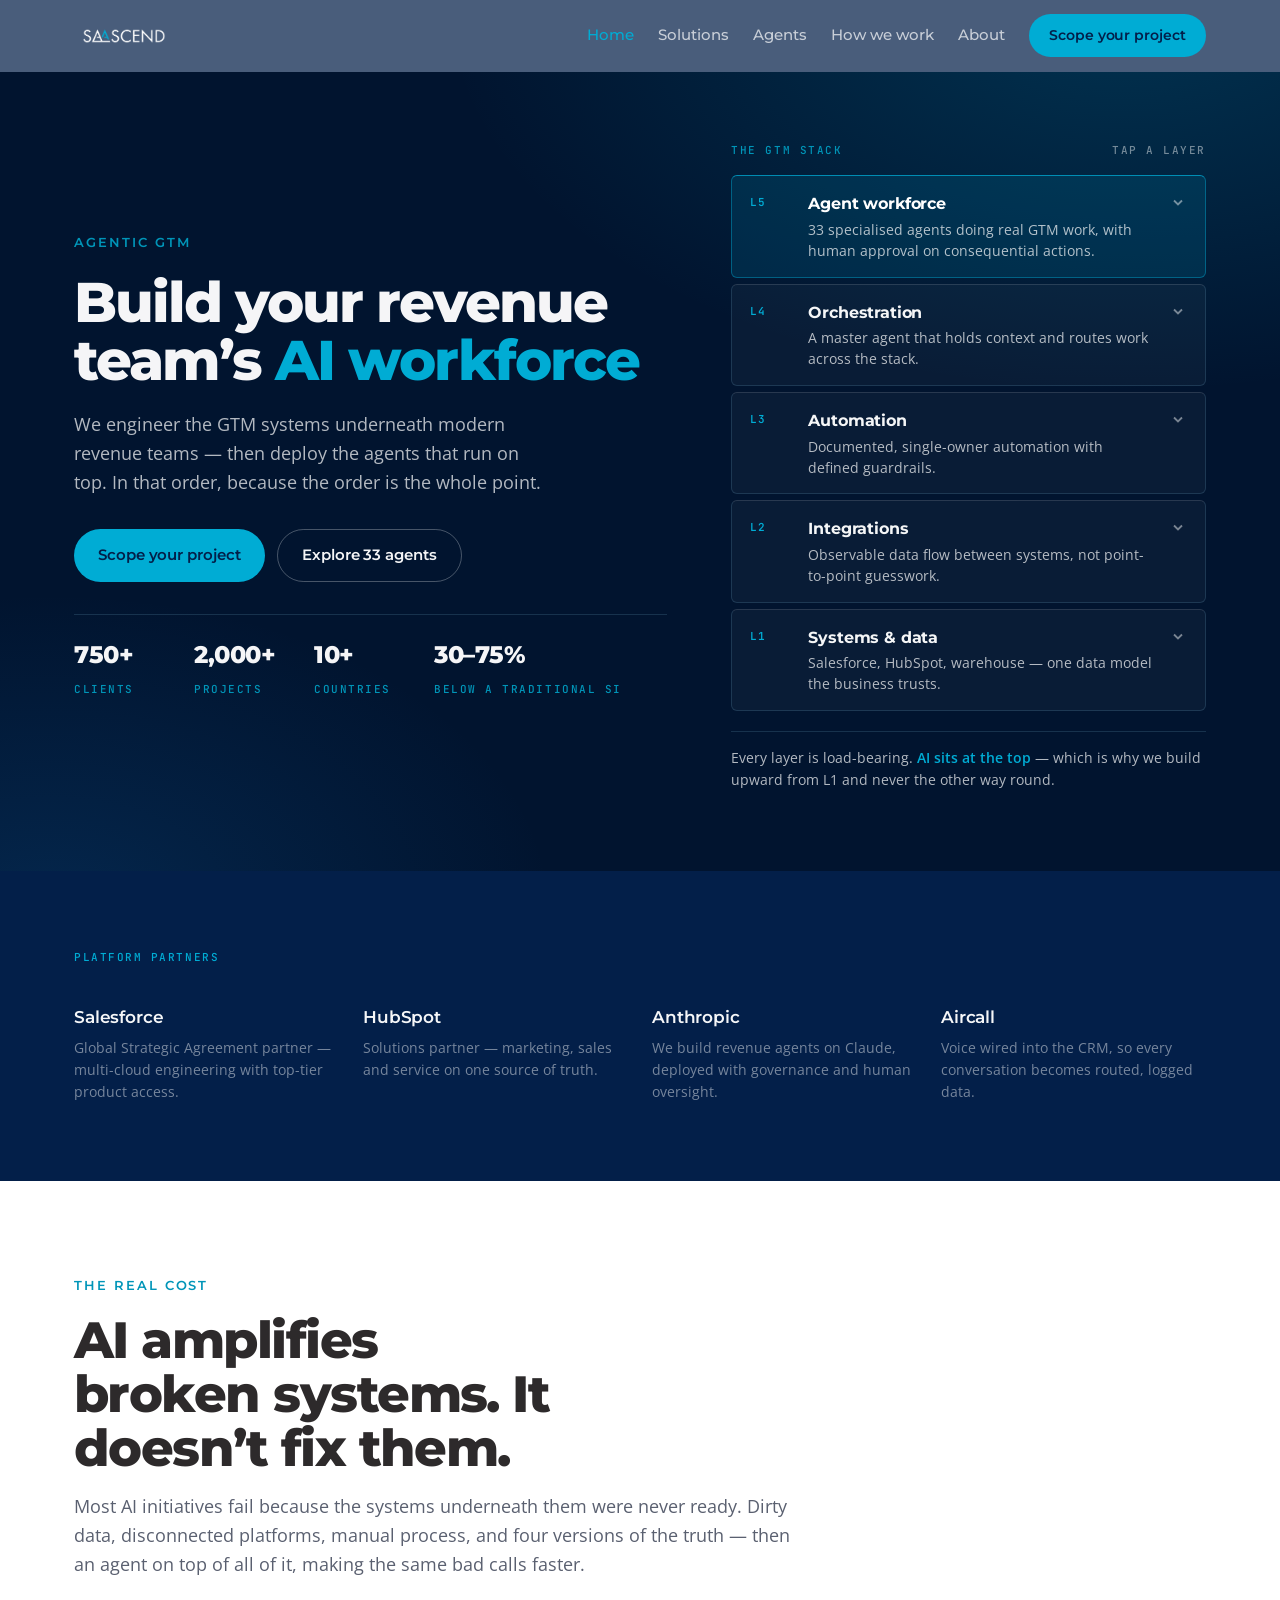
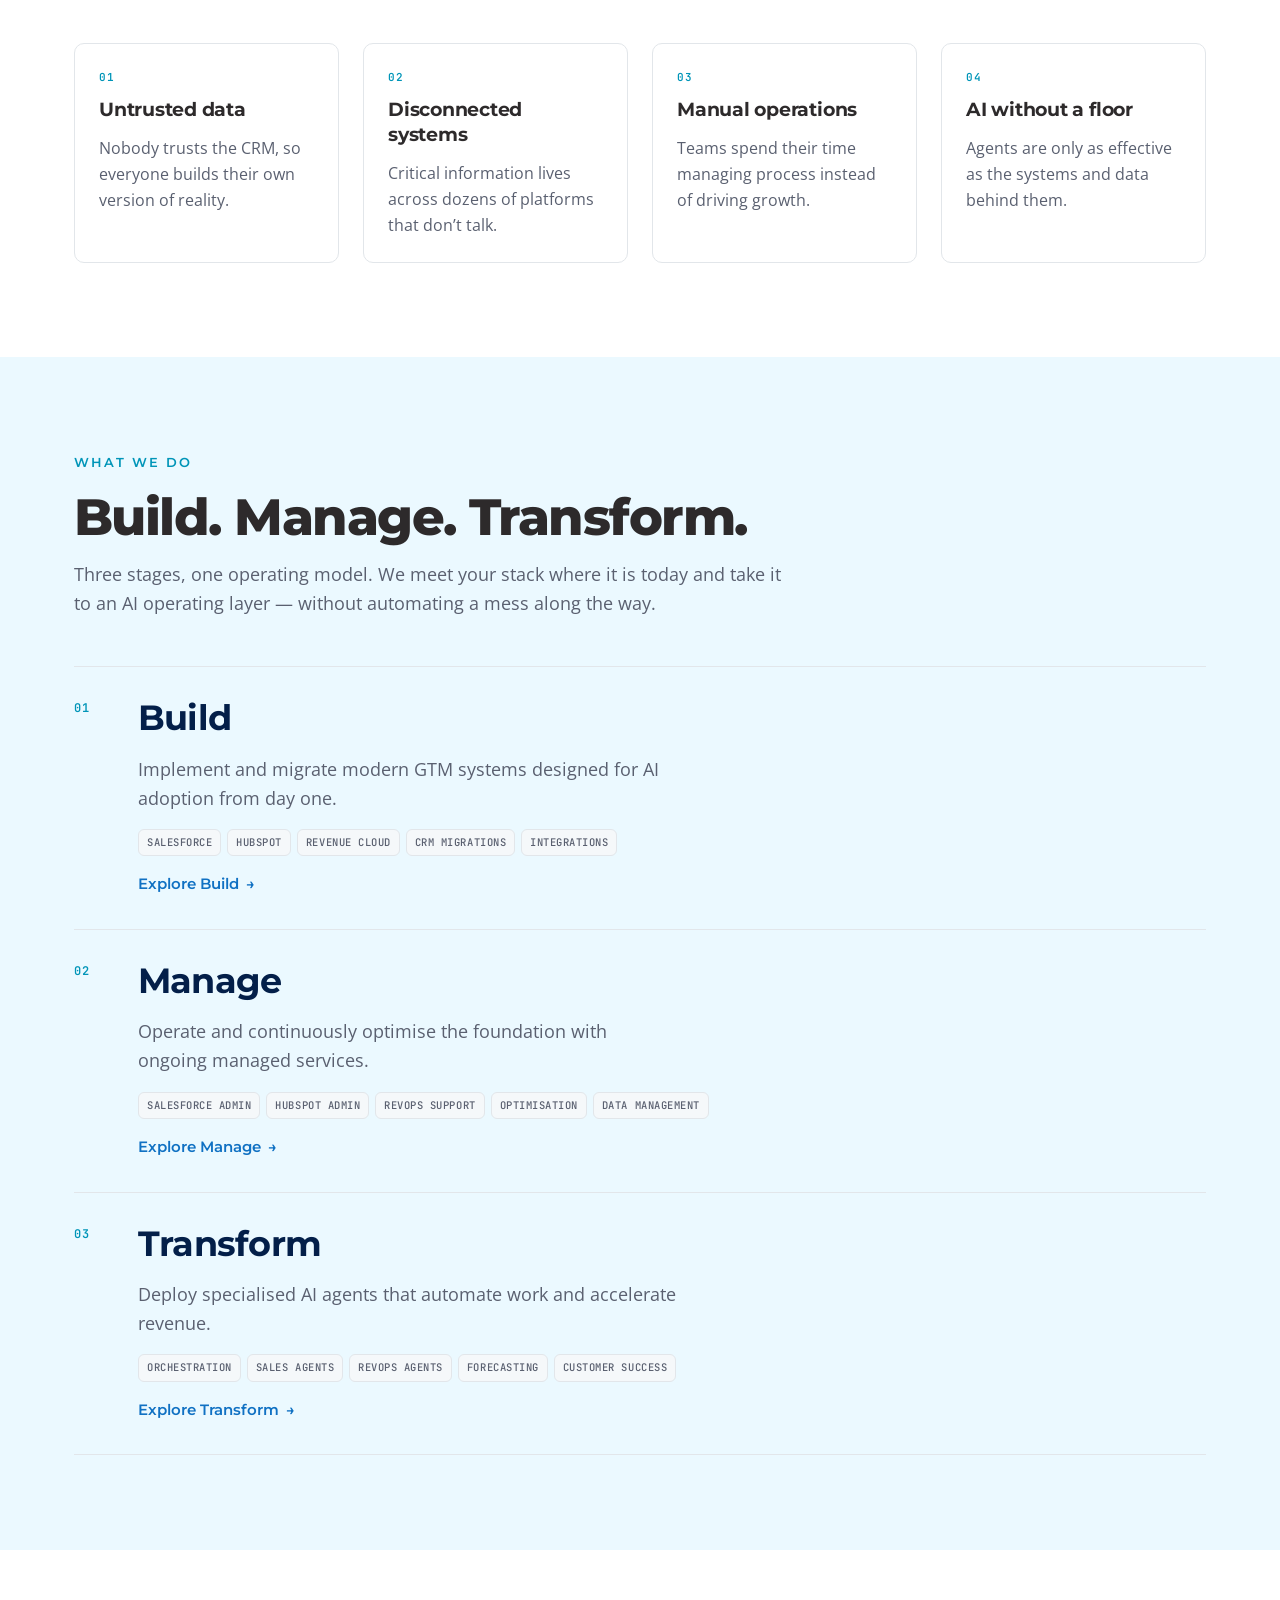
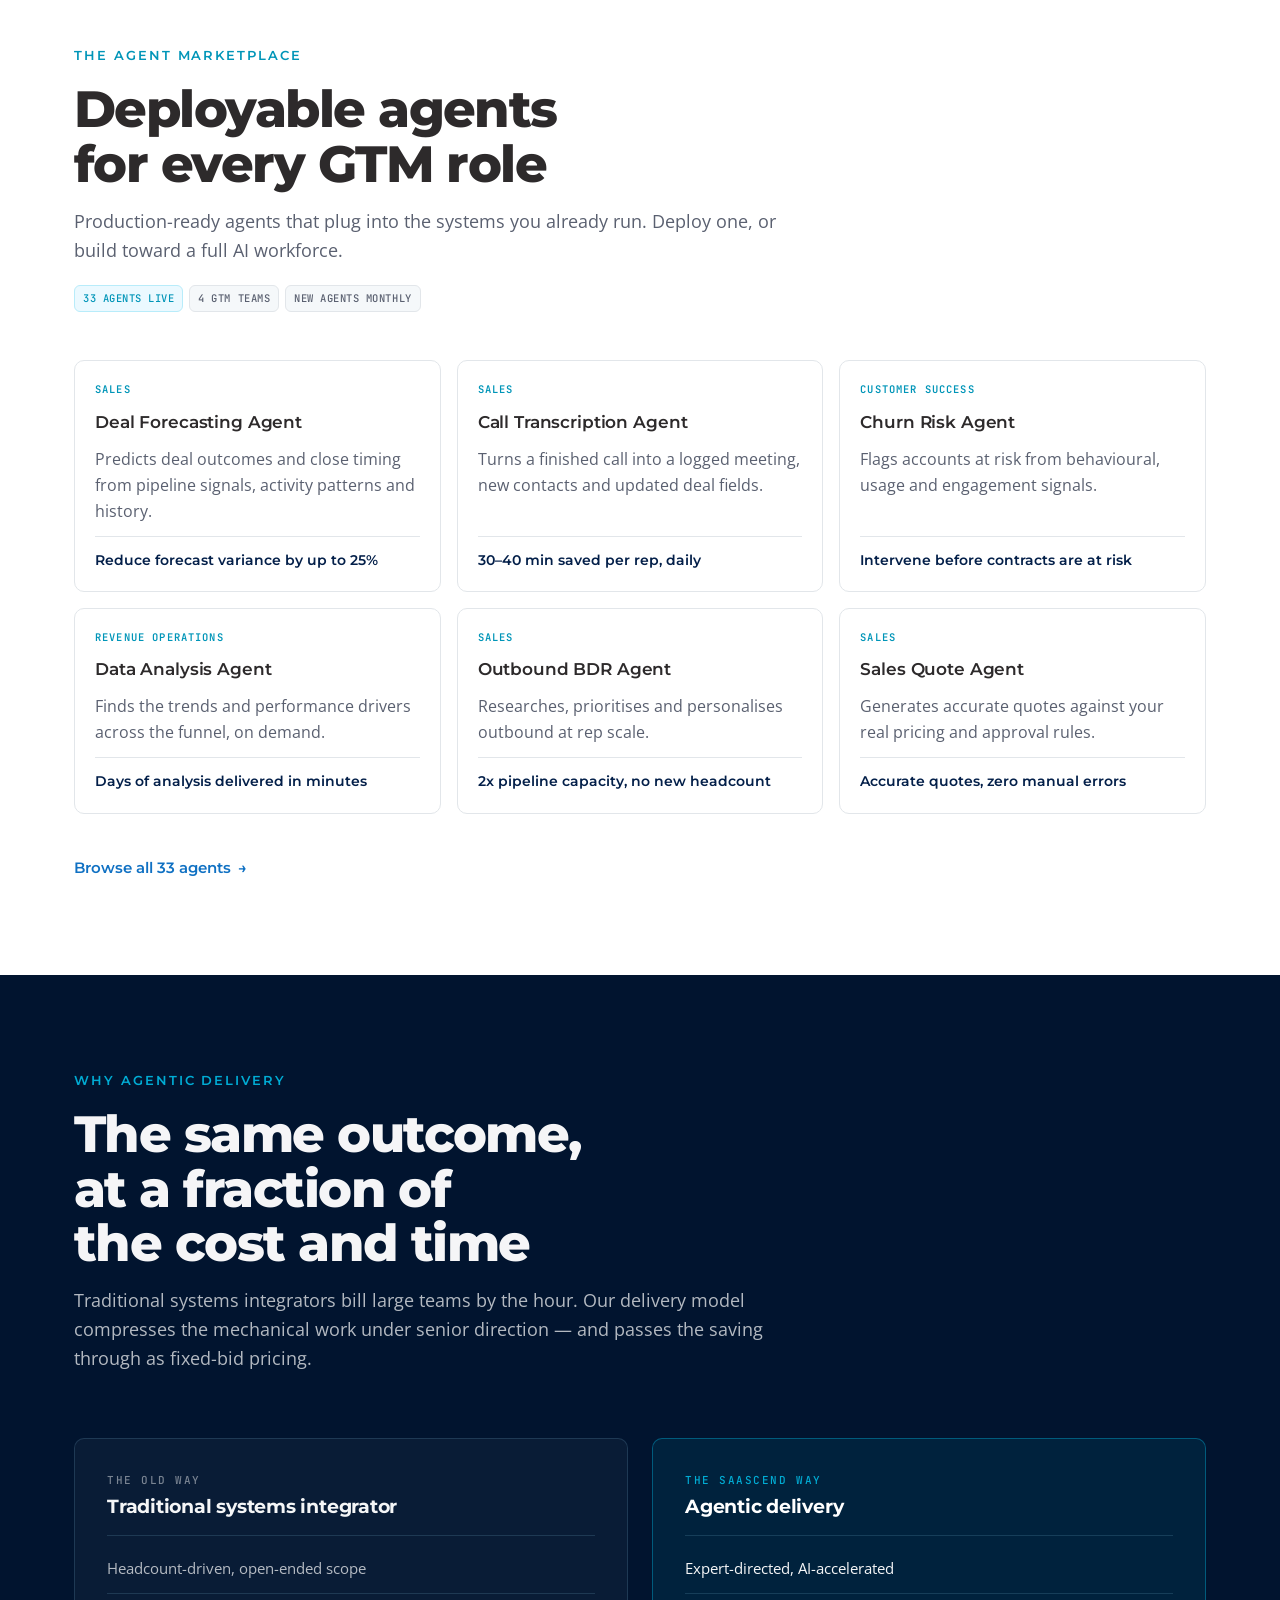
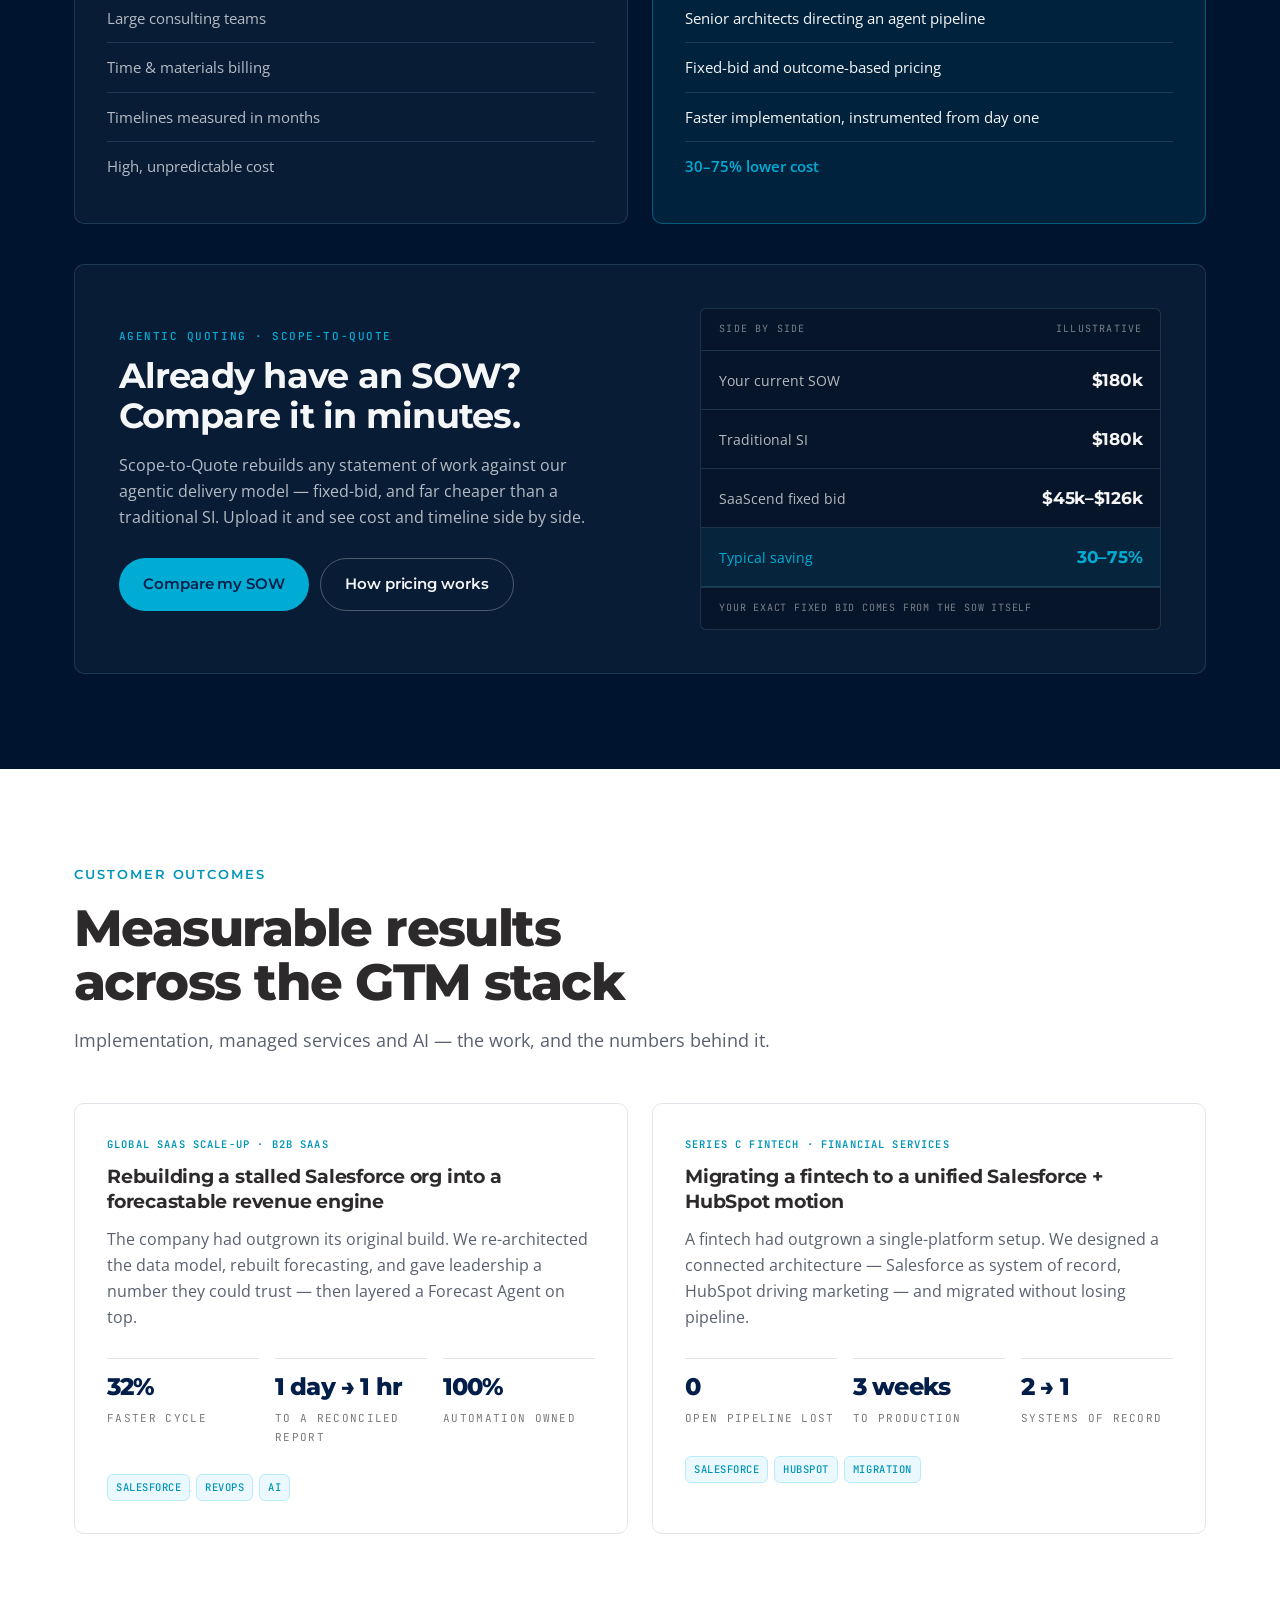
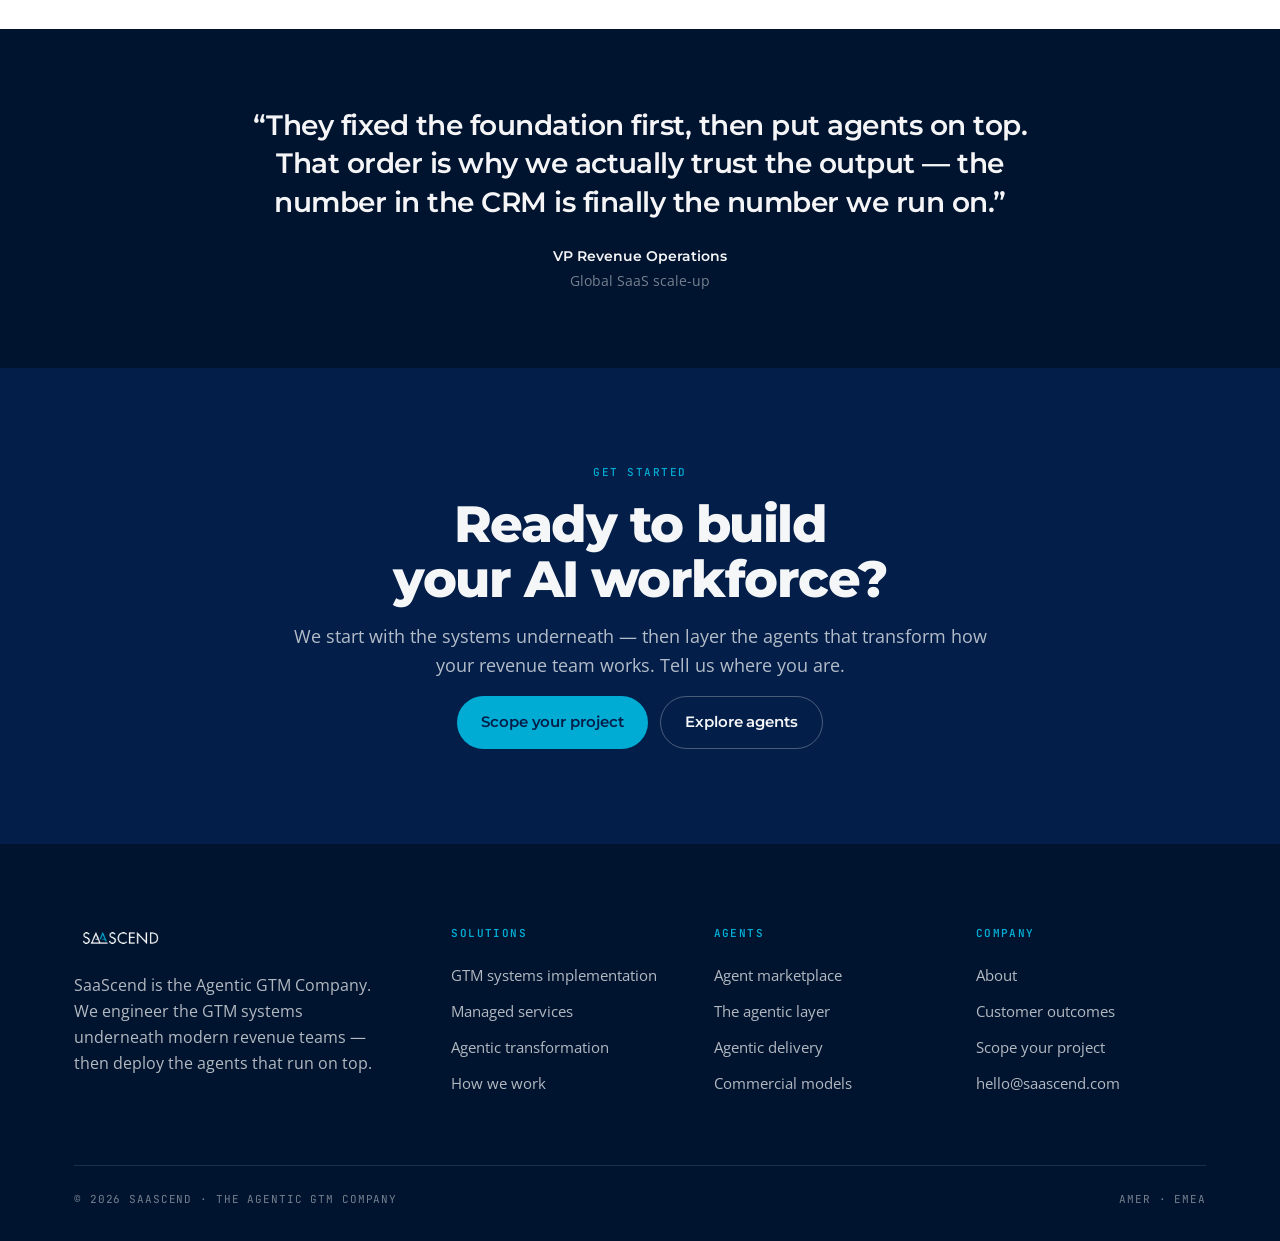
==== commit 426340be: "Apply apple-design motion: springs where gestures live, CSS where they don't Adds Motion (vendored, " ====
--- a/index.html
+++ b/index.html
@@ -34,7 +34,8 @@
     </button>
   </div>
 </header>
-<div class="nav__panel">
+<div class="nav__scrim" hidden></div>
+<div class="nav__panel" hidden>
   <div class="wrap">
     <a href="index.html">Home</a><a href="solutions.html">Solutions</a><a href="agents.html">Agents</a><a href="how-we-work.html">How we work</a><a href="about.html">About</a>
     <a href="contact.html" style="color:var(--cyan)">Scope your project &rarr;</a>
@@ -67,9 +68,9 @@
 <figure class="stackfig" style="margin:0">
   <figcaption class="stackfig__cap">
     <span class="t-sys">The GTM stack</span>
-    <span class="t-sys" style="color:var(--on-dark-faint)">Foundation &rarr; AI</span>
+    <span class="t-sys" style="color:var(--on-dark-faint)">Tap a layer</span>
   </figcaption>
-  <div class="layers"><div class="layer"><div class="layer__id">L1</div><div><div class="layer__name">Systems &amp; data</div><div class="layer__note">Salesforce, HubSpot, warehouse &mdash; one data model the business trusts.</div></div></div><div class="layer"><div class="layer__id">L2</div><div><div class="layer__name">Integrations</div><div class="layer__note">Observable data flow between systems, not point-to-point guesswork.</div></div></div><div class="layer"><div class="layer__id">L3</div><div><div class="layer__name">Automation</div><div class="layer__note">Documented, single-owner automation with defined guardrails.</div></div></div><div class="layer"><div class="layer__id">L4</div><div><div class="layer__name">Orchestration</div><div class="layer__note">A master agent that holds context and routes work across the stack.</div></div></div><div class="layer layer--top"><div class="layer__id">L5</div><div><div class="layer__name">Agent workforce</div><div class="layer__note">33 specialised agents doing real GTM work, with human approval on consequential actions.</div></div></div></div>
+  <div class="layers"><button class="layer" type="button" aria-expanded="false" data-layer><div class="layer__id">L1</div><div class="layer__main"><div class="layer__name">Systems &amp; data</div><div class="layer__note">Salesforce, HubSpot, warehouse &mdash; one data model the business trusts.</div><div class="layer__more" data-layer-more><div class="chips"><span class="chip">Data model</span><span class="chip">Field governance</span><span class="chip">Migrations</span><span class="chip">Dedupe</span></div></div></div><svg class="layer__chev" data-layer-chev width="14" height="14" viewBox="0 0 14 14" fill="none" stroke="currentColor" stroke-width="1.8" aria-hidden="true"><path d="M3 5.5 7 9.5l4-4"/></svg></button><button class="layer" type="button" aria-expanded="false" data-layer><div class="layer__id">L2</div><div class="layer__main"><div class="layer__name">Integrations</div><div class="layer__note">Observable data flow between systems, not point-to-point guesswork.</div><div class="layer__more" data-layer-more><div class="chips"><span class="chip">Named credentials</span><span class="chip">Platform events</span><span class="chip">Observable sync</span></div></div></div><svg class="layer__chev" data-layer-chev width="14" height="14" viewBox="0 0 14 14" fill="none" stroke="currentColor" stroke-width="1.8" aria-hidden="true"><path d="M3 5.5 7 9.5l4-4"/></svg></button><button class="layer" type="button" aria-expanded="false" data-layer><div class="layer__id">L3</div><div class="layer__main"><div class="layer__name">Automation</div><div class="layer__note">Documented, single-owner automation with defined guardrails.</div><div class="layer__more" data-layer-more><div class="chips"><span class="chip">Flows</span><span class="chip">Apex</span><span class="chip">Single-writer rules</span><span class="chip">Guardrails</span></div></div></div><svg class="layer__chev" data-layer-chev width="14" height="14" viewBox="0 0 14 14" fill="none" stroke="currentColor" stroke-width="1.8" aria-hidden="true"><path d="M3 5.5 7 9.5l4-4"/></svg></button><button class="layer" type="button" aria-expanded="false" data-layer><div class="layer__id">L4</div><div class="layer__main"><div class="layer__name">Orchestration</div><div class="layer__note">A master agent that holds context and routes work across the stack.</div><div class="layer__more" data-layer-more><div class="chips"><span class="chip">Context store</span><span class="chip">Routing</span><span class="chip">Approvals</span><span class="chip">Audit trail</span></div></div></div><svg class="layer__chev" data-layer-chev width="14" height="14" viewBox="0 0 14 14" fill="none" stroke="currentColor" stroke-width="1.8" aria-hidden="true"><path d="M3 5.5 7 9.5l4-4"/></svg></button><button class="layer layer--top" type="button" aria-expanded="false" data-layer><div class="layer__id">L5</div><div class="layer__main"><div class="layer__name">Agent workforce</div><div class="layer__note">33 specialised agents doing real GTM work, with human approval on consequential actions.</div><div class="layer__more" data-layer-more><div class="chips"><span class="chip">33 agents</span><span class="chip">4 GTM teams</span><span class="chip">Human in the loop</span></div></div></div><svg class="layer__chev" data-layer-chev width="14" height="14" viewBox="0 0 14 14" fill="none" stroke="currentColor" stroke-width="1.8" aria-hidden="true"><path d="M3 5.5 7 9.5l4-4"/></svg></button></div>
   <div class="stackfig__foot">
     Every layer is load-bearing. <b>AI sits at the top</b> &mdash; which is why we build
     upward from L1 and never the other way round.
@@ -264,6 +265,7 @@
   </div>
 </footer>
 
+<script src="assets/vendor/motion.js"></script>
 <script src="assets/agents-data.js"></script>
 <script src="assets/site.js"></script>
 </body>
--- a/assets/site.css
+++ b/assets/site.css
@@ -261,16 +261,29 @@
 .nav__cta { padding: 10px 20px; font-size: 0.875rem; }
 .nav__burger { display: none; margin-left: auto; padding: var(--s2); color: var(--on-dark); }
 
+.nav__scrim {
+  position: fixed; inset: 0; z-index: 50;
+  background: rgba(1,10,26,0.55);
+  opacity: 0;
+}
+.nav__scrim[hidden] { display: none; }
 .nav__panel {
   position: fixed; inset: var(--nav-h) 0 auto 0; z-index: 55;
   background: rgba(2,20,47,0.97);
   backdrop-filter: blur(20px);
   -webkit-backdrop-filter: blur(20px);
   border-bottom: 1px solid var(--rule-dark);
-  padding: var(--s6);
-  display: none;
-}
-.nav__panel.is-open { display: block; }
+  padding: var(--s6) var(--s6) var(--s8);
+  transform: translateY(-100%);
+  touch-action: none;
+}
+.nav__panel[hidden] { display: none; }
+/* Grab affordance — the sheet says it can be dragged before you try. */
+.nav__panel::after {
+  content: ""; display: block;
+  width: 40px; height: 4px; margin: var(--s6) auto 0;
+  border-radius: 2px; background: rgba(255,255,255,0.22);
+}
 .nav__panel a {
   display: block; padding: 13px 0;
   font-family: var(--display); font-weight: 600; font-size: 1.0625rem;
@@ -333,10 +346,13 @@
 
 .layer {
   display: grid;
-  grid-template-columns: 42px minmax(0,1fr);
+  grid-template-columns: 42px minmax(0,1fr) 16px;
   gap: var(--s4);
   align-items: start;
   padding: 15px 18px;
+  cursor: pointer;
+  font: inherit;
+  -webkit-tap-highlight-color: transparent;
   background: var(--plate);
   border: 1px solid var(--rule-dark);
   border-top-color: rgba(255,255,255,0.13);
@@ -351,7 +367,18 @@
   border-color: var(--rule-dark-hi);
   transform: translateY(-2px);
 }
-.layer:active { transform: translateY(-1px) scale(0.995); }
+.layer:active { transform: translateY(-1px) scale(0.994); }
+.layer__main { min-width: 0; }
+.layer__chev {
+  color: var(--on-dark-faint);
+  margin-top: 4px;
+  transition: color var(--t-ui) ease;
+}
+.layer:hover .layer__chev, .layer.is-open .layer__chev { color: var(--cyan); }
+/* Collapsed resting state lives here, so the layer reads correctly with no JS. */
+.layer__more { height: 0; opacity: 0; overflow: hidden; }
+.layer__more > .chips { padding-top: 12px; }
+html:not(.js) .layer__more { height: auto; opacity: 1; }
 .layer__id {
   font-family: var(--mono); font-size: 0.6875rem; font-weight: 600;
   letter-spacing: 0.06em; color: var(--cyan);
@@ -519,6 +546,7 @@
   color: var(--navy);
 }
 .agent[hidden] { display: none; }
+.agent { will-change: auto; }
 .agents-empty {
   padding: var(--s16) 0; text-align: center;
   font-size: 0.9375rem; color: var(--ink-500);
@@ -684,6 +712,7 @@
 
 @media (prefers-reduced-motion: reduce) {
   html.js .rv, html.js .layer { opacity: 1; transform: none; }
+  .layer__chev { transition: none; }
   html.js .rv.is-in, html.js .layers.is-in .layer {
     transition: opacity 200ms ease; transition-delay: 0ms;
   }
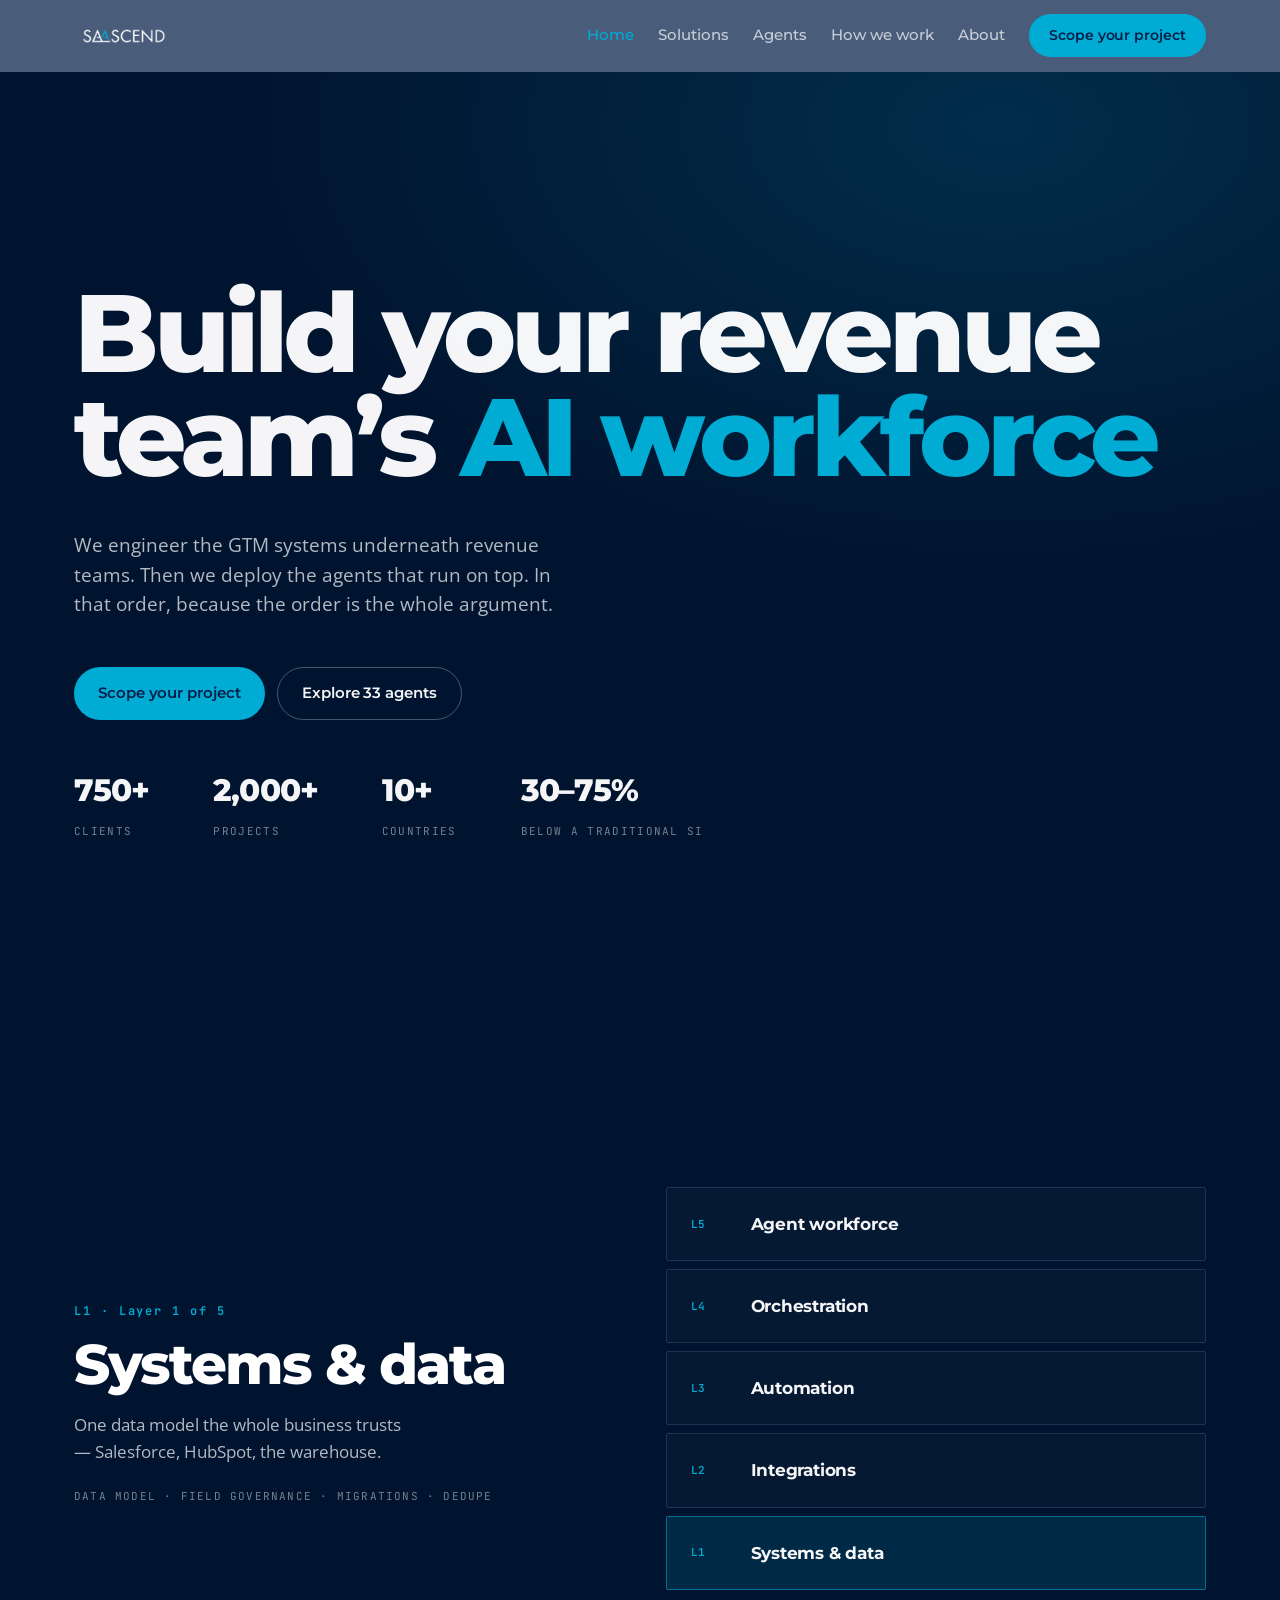
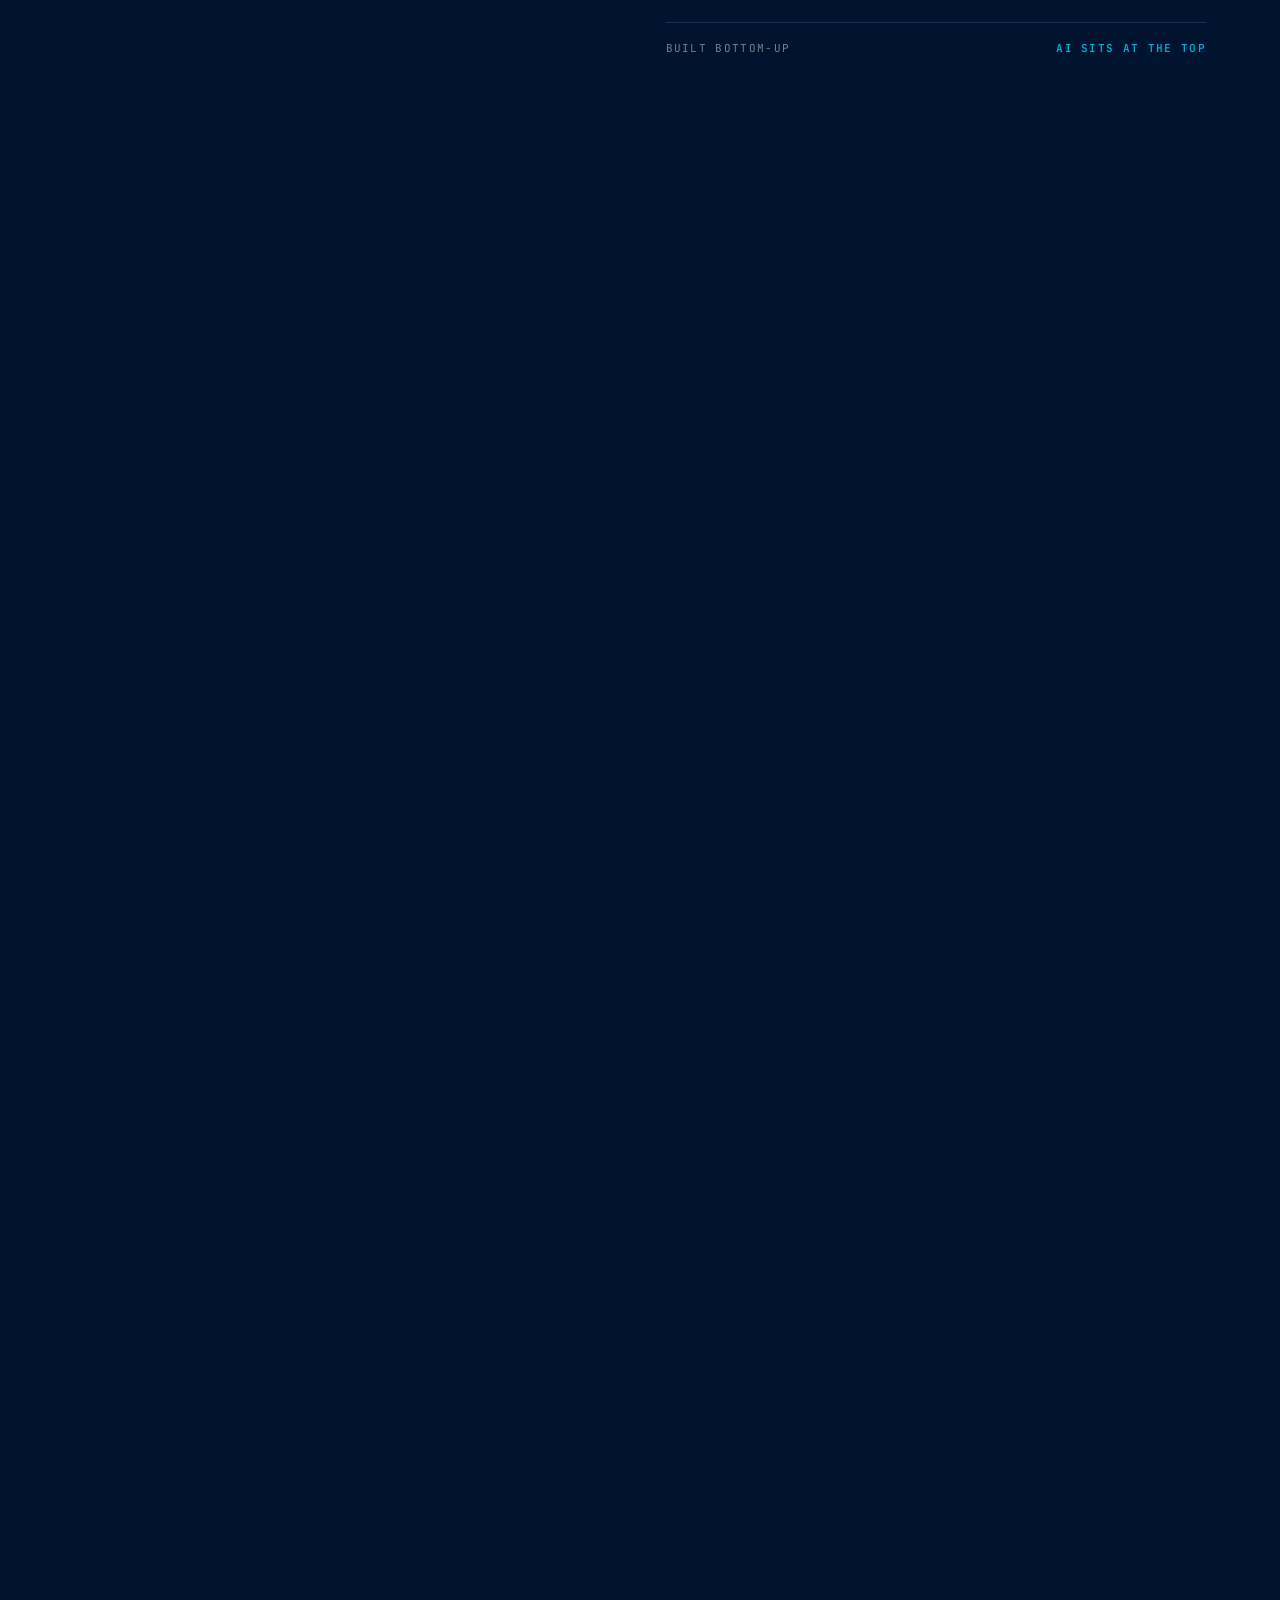
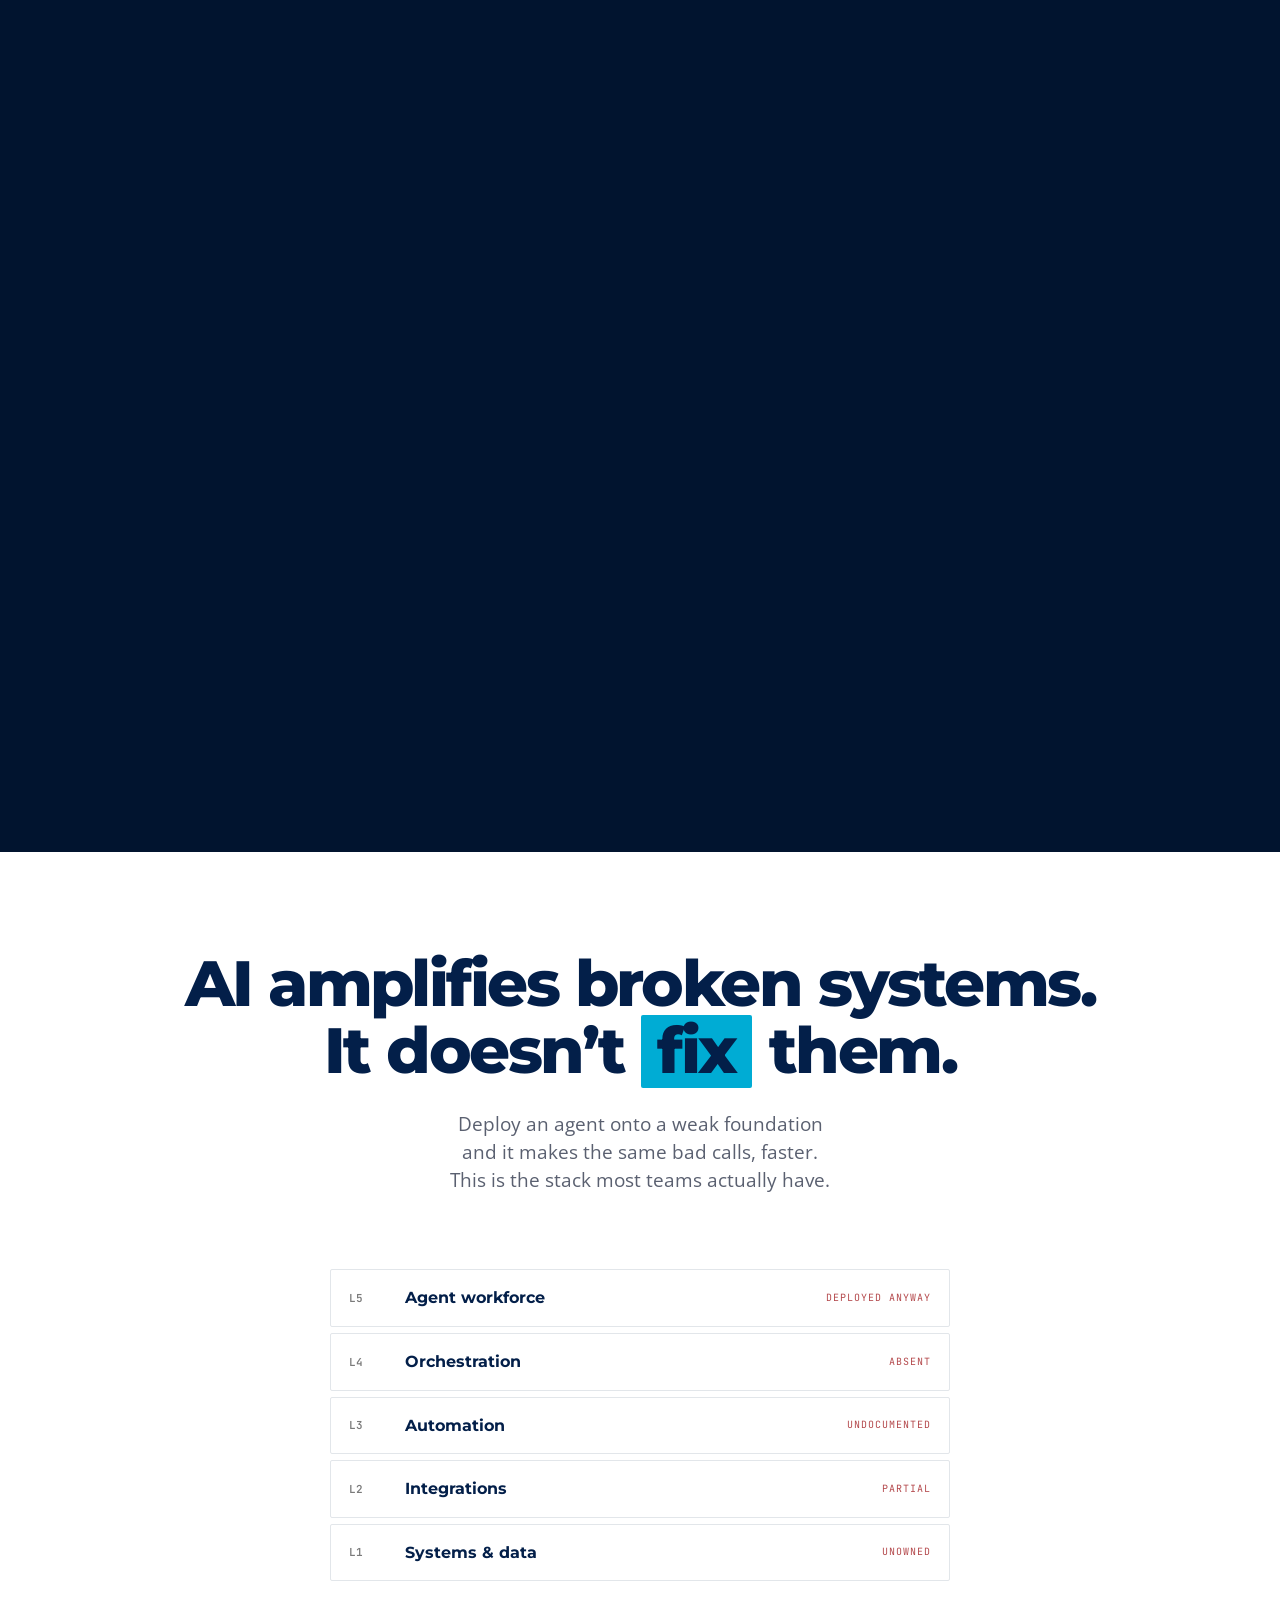
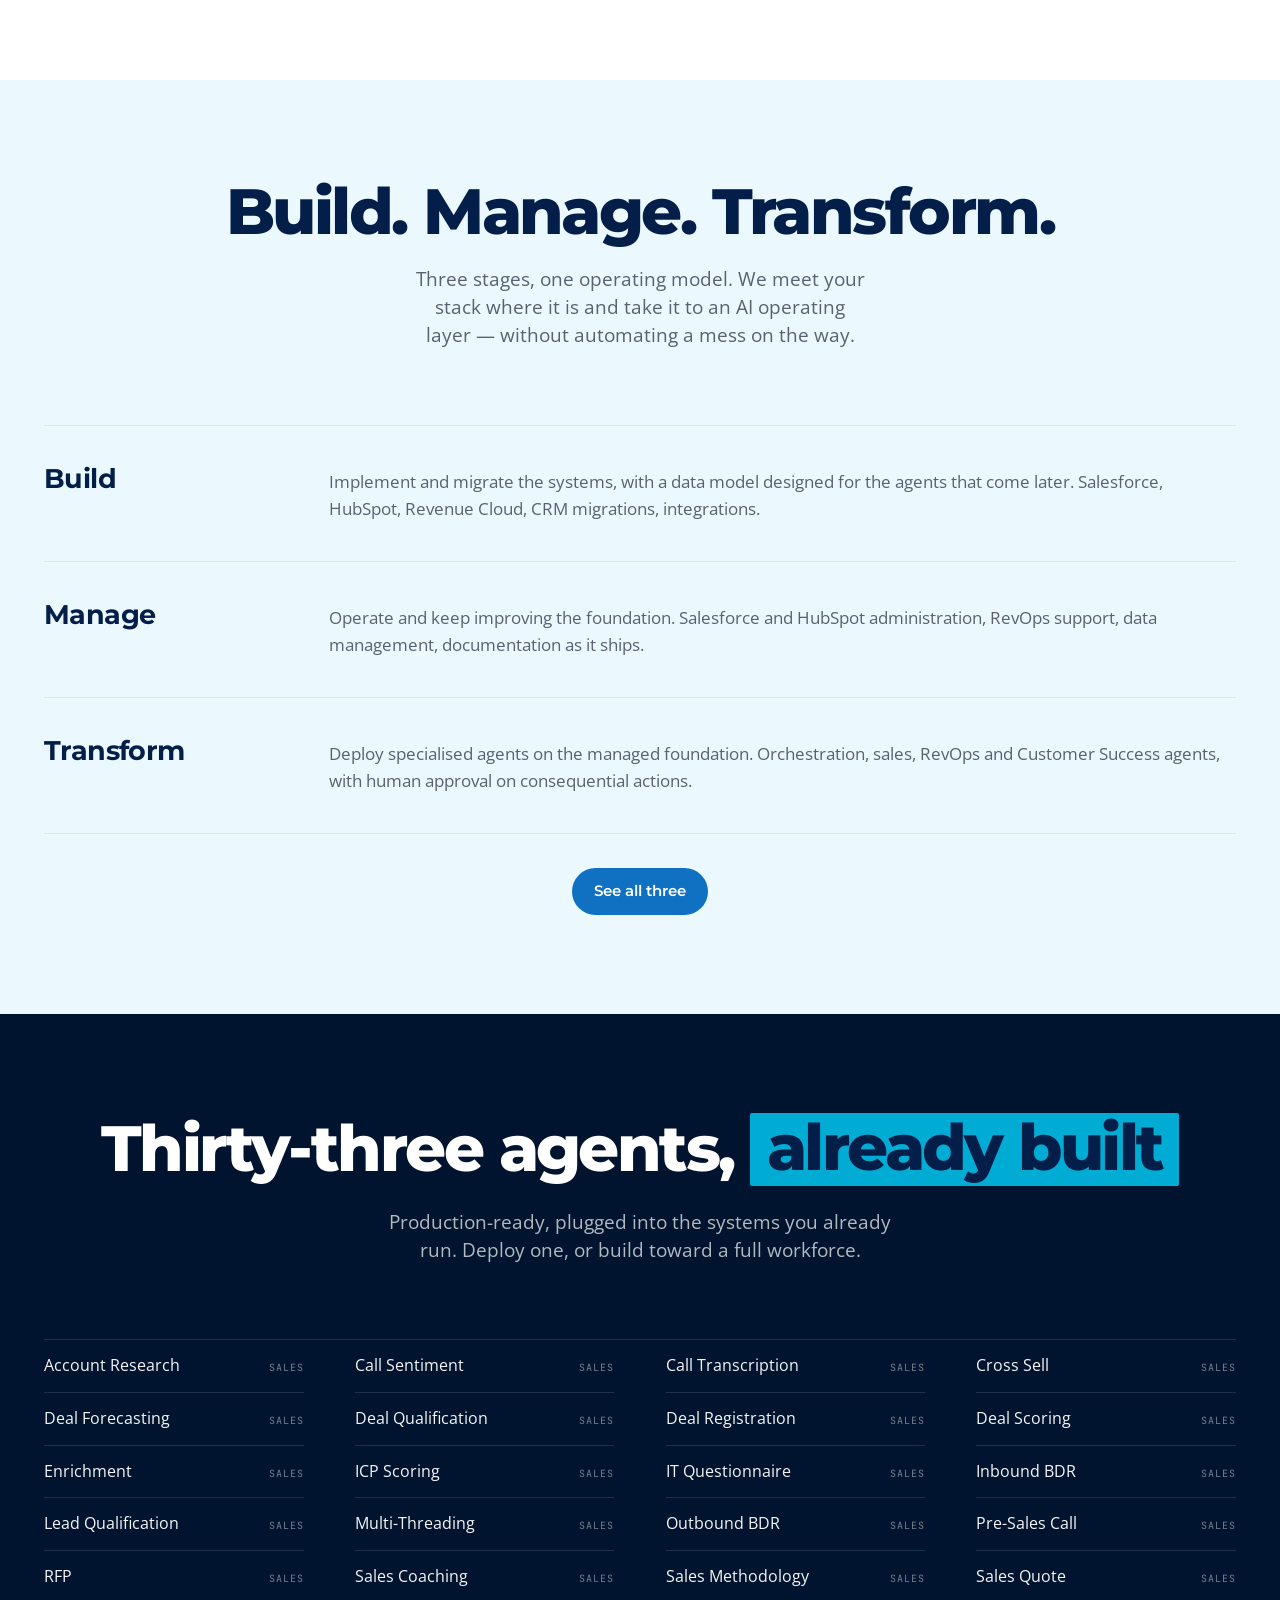
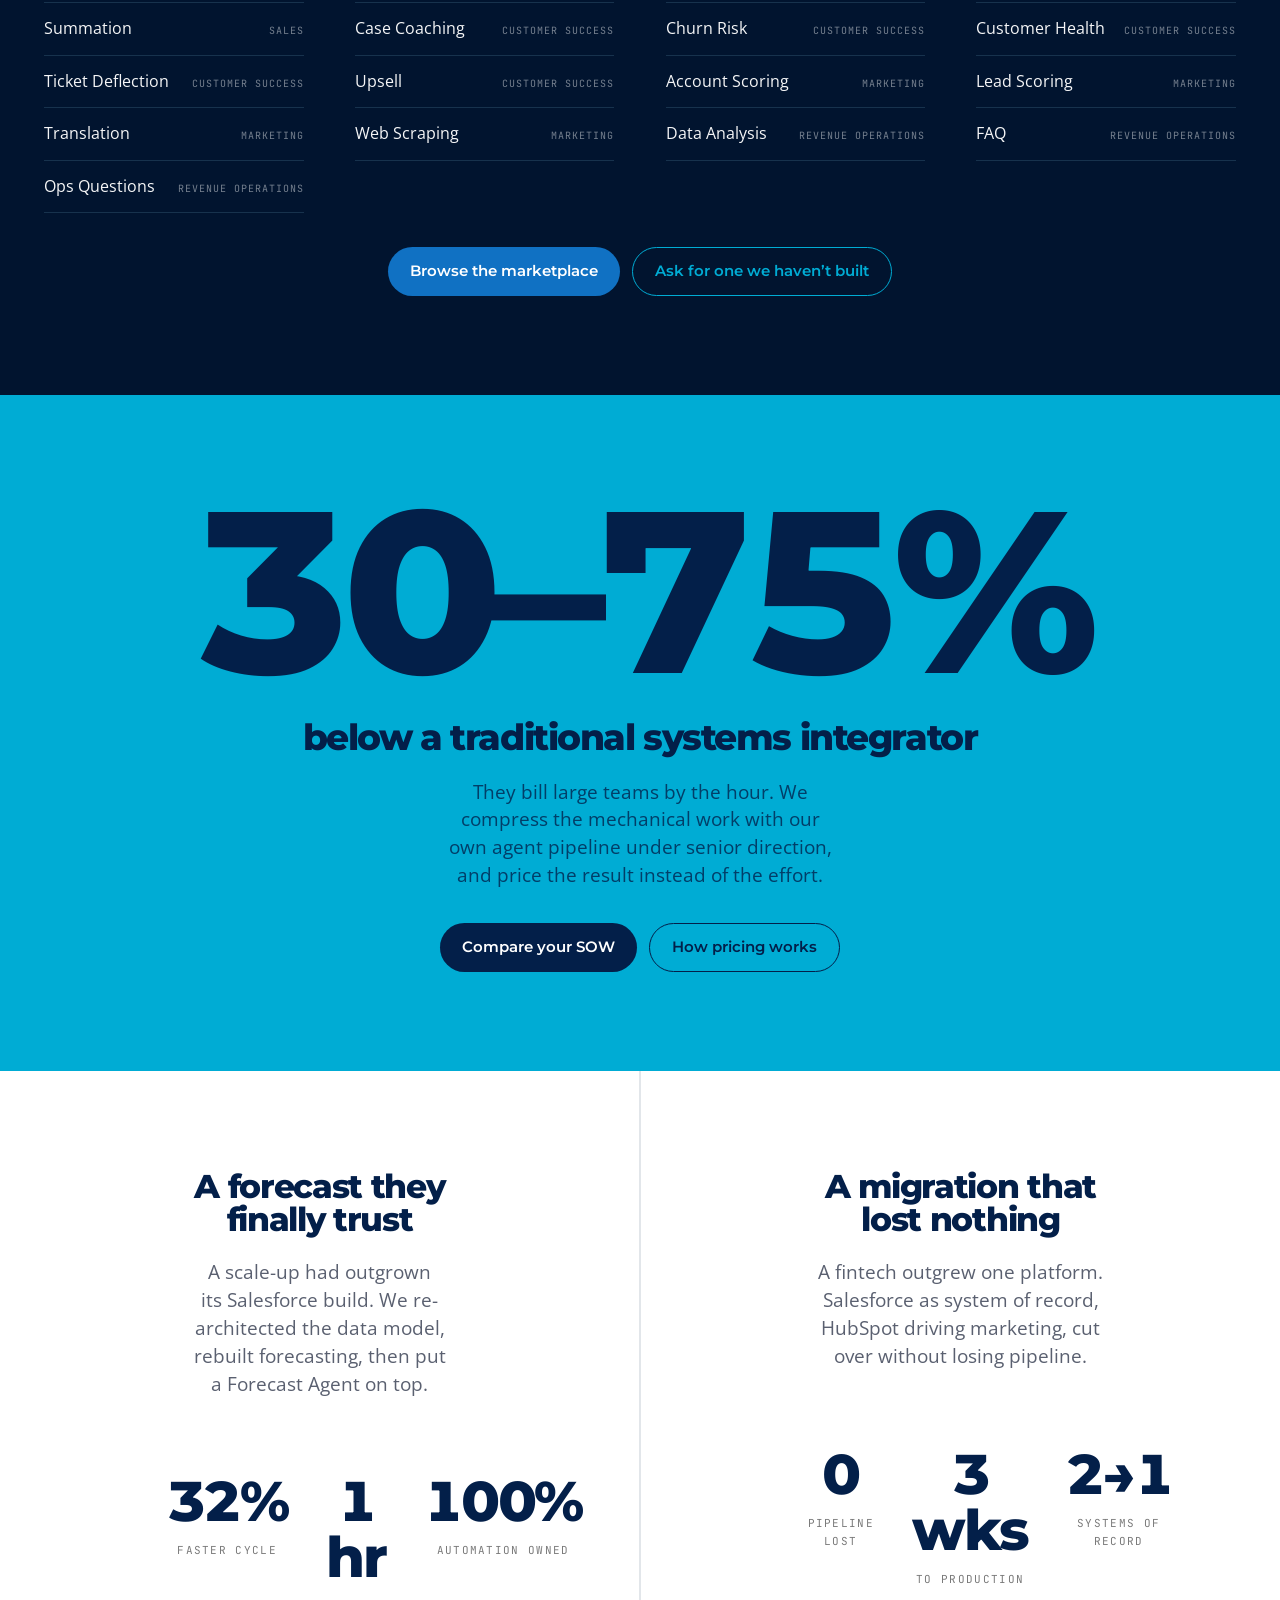
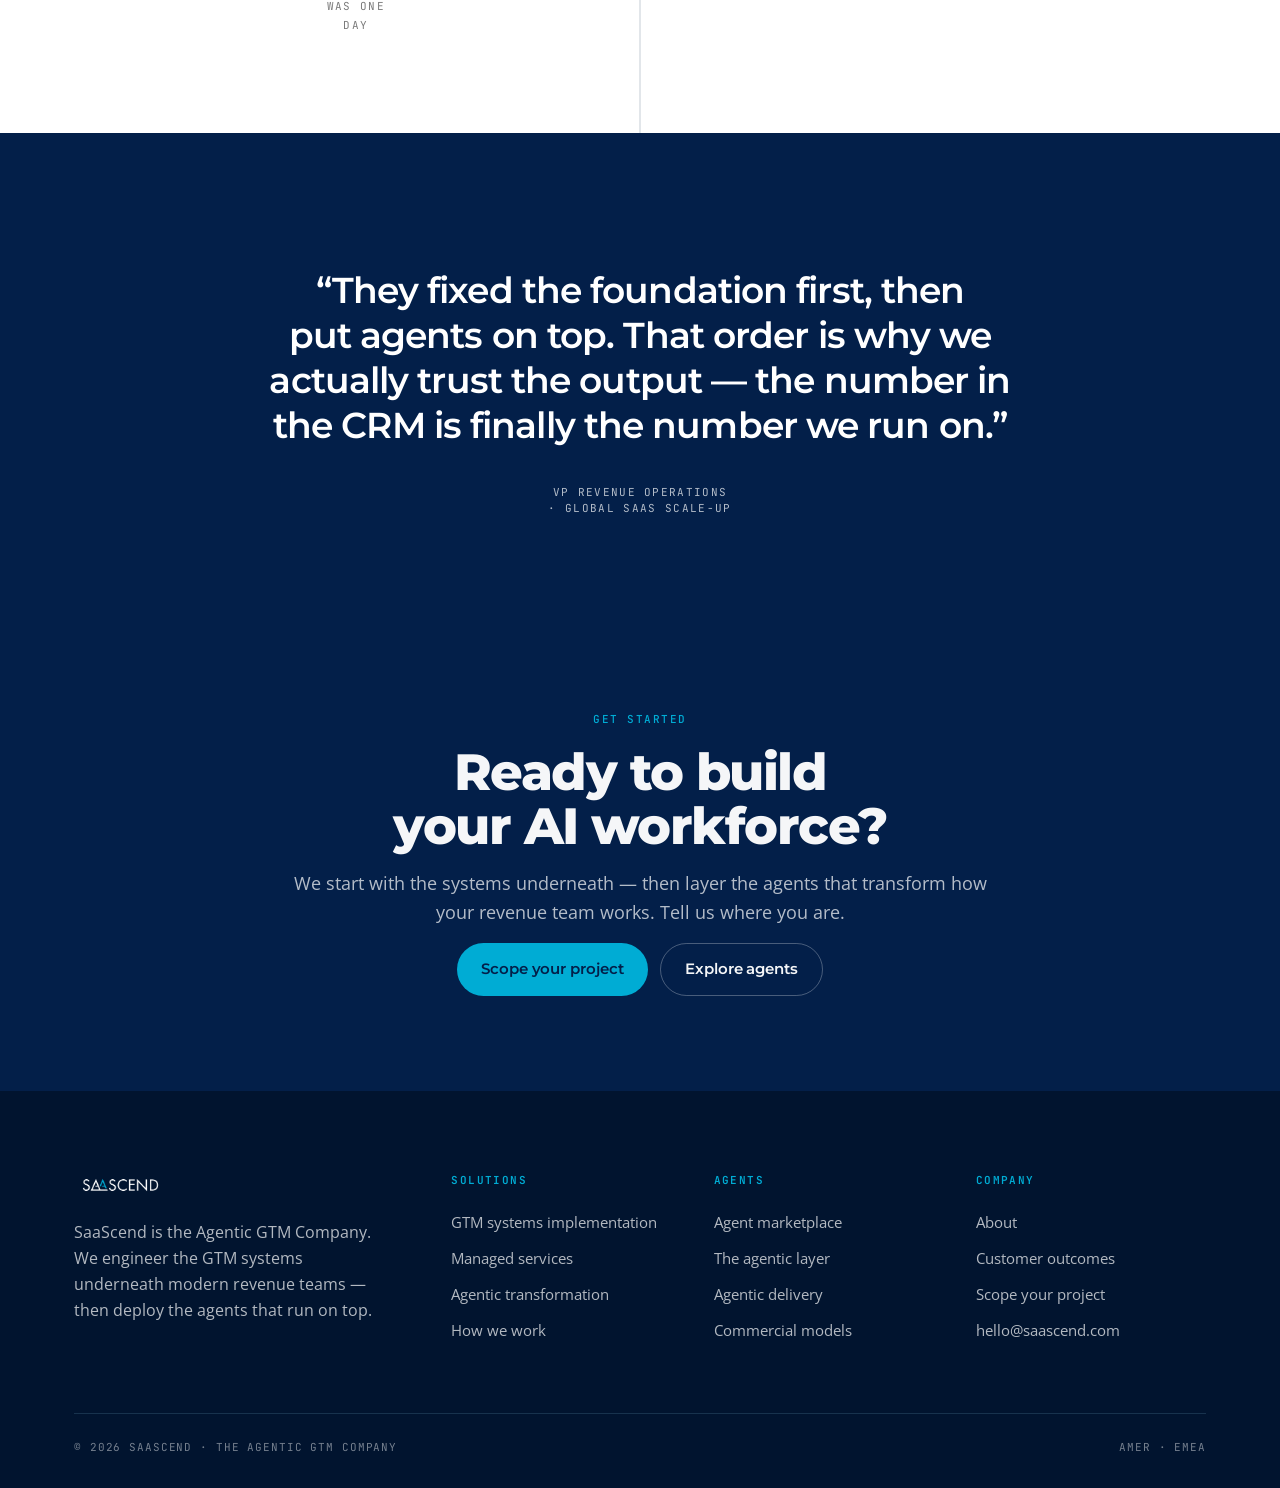
==== commit fc702ef4: "Overhaul: replace the repeated section shell with held tiles and one pinned sequence The first build" ====
--- a/index.html
+++ b/index.html
@@ -5,11 +5,25 @@
 <meta name="viewport" content="width=device-width, initial-scale=1">
 <title>SaaScend — Build the revenue team of the future</title>
 <meta name="description" content="SaaScend is the Agentic GTM Company. We engineer the GTM systems underneath modern revenue teams — Salesforce, HubSpot, RevOps — then deploy the AI agents that run on top.">
+<link rel="canonical" href="https://tejbadiani-bit.github.io/saascend-site/">
 <meta property="og:title" content="SaaScend — Build the revenue team of the future">
 <meta property="og:description" content="SaaScend is the Agentic GTM Company. We engineer the GTM systems underneath modern revenue teams — Salesforce, HubSpot, RevOps — then deploy the AI agents that run on top.">
 <meta property="og:type" content="website">
+<meta property="og:site_name" content="SaaScend">
+<meta property="og:url" content="https://tejbadiani-bit.github.io/saascend-site/">
+<meta property="og:image" content="https://tejbadiani-bit.github.io/saascend-site/assets/og-card.jpg">
+<meta property="og:image:width" content="1200">
+<meta property="og:image:height" content="630">
+<meta property="og:image:alt" content="SaaScend — build your revenue team's AI workforce">
+<meta name="twitter:card" content="summary_large_image">
+<meta name="twitter:title" content="SaaScend — Build the revenue team of the future">
+<meta name="twitter:description" content="SaaScend is the Agentic GTM Company. We engineer the GTM systems underneath modern revenue teams — Salesforce, HubSpot, RevOps — then deploy the AI agents that run on top.">
+<meta name="twitter:image" content="https://tejbadiani-bit.github.io/saascend-site/assets/og-card.jpg">
 <meta name="theme-color" content="#01142F">
-<link rel="icon" href="assets/saascend-logo.png">
+<link rel="icon" href="assets/favicon.svg" type="image/svg+xml">
+<link rel="icon" href="assets/favicon-32.png" sizes="32x32" type="image/png">
+<link rel="apple-touch-icon" href="assets/apple-touch-icon.png">
+<link rel="manifest" href="site.webmanifest">
 <link rel="preconnect" href="https://fonts.googleapis.com">
 <link rel="preconnect" href="https://fonts.gstatic.com" crossorigin>
 <link rel="stylesheet" href="https://fonts.googleapis.com/css2?family=Montserrat:wght@500;600;700;800&family=Open+Sans:wght@400;600&family=JetBrains+Mono:wght@500;600&display=swap">
@@ -44,169 +58,146 @@
 
 <main id="main" class="page">
 
-<section class="hero">
+<section class="open">
   <div class="wrap">
-    <div class="hero__grid">
-      <div class="hero__copy">
-        <div class="t-eyebrow">Agentic GTM</div>
-        <h1 class="t-display hero__display">Build your revenue<br>team&rsquo;s <span class="accent">AI workforce</span></h1>
-        <p class="t-lead hero__sub" style="color:var(--on-dark-soft)">
-          We engineer the GTM systems underneath modern revenue teams &mdash; then deploy the
-          agents that run on top. In that order, because the order is the whole point.</p>
-        <div class="btn-row">
-          <a class="btn btn--cyan" href="contact.html">Scope your project</a>
-          <a class="btn btn--ghost-dark" href="agents.html">Explore 33 agents</a>
-        </div>
-        <div class="hero__meta">
-          <div><b>750+</b><span class="t-sys">clients</span></div>
-          <div><b>2,000+</b><span class="t-sys">projects</span></div>
-          <div><b>10+</b><span class="t-sys">countries</span></div>
-          <div><b>30&ndash;75%</b><span class="t-sys">below a traditional SI</span></div>
-        </div>
-      </div>
-      <div>
-<figure class="stackfig" style="margin:0">
-  <figcaption class="stackfig__cap">
-    <span class="t-sys">The GTM stack</span>
-    <span class="t-sys" style="color:var(--on-dark-faint)">Tap a layer</span>
-  </figcaption>
-  <div class="layers"><button class="layer" type="button" aria-expanded="false" data-layer><div class="layer__id">L1</div><div class="layer__main"><div class="layer__name">Systems &amp; data</div><div class="layer__note">Salesforce, HubSpot, warehouse &mdash; one data model the business trusts.</div><div class="layer__more" data-layer-more><div class="chips"><span class="chip">Data model</span><span class="chip">Field governance</span><span class="chip">Migrations</span><span class="chip">Dedupe</span></div></div></div><svg class="layer__chev" data-layer-chev width="14" height="14" viewBox="0 0 14 14" fill="none" stroke="currentColor" stroke-width="1.8" aria-hidden="true"><path d="M3 5.5 7 9.5l4-4"/></svg></button><button class="layer" type="button" aria-expanded="false" data-layer><div class="layer__id">L2</div><div class="layer__main"><div class="layer__name">Integrations</div><div class="layer__note">Observable data flow between systems, not point-to-point guesswork.</div><div class="layer__more" data-layer-more><div class="chips"><span class="chip">Named credentials</span><span class="chip">Platform events</span><span class="chip">Observable sync</span></div></div></div><svg class="layer__chev" data-layer-chev width="14" height="14" viewBox="0 0 14 14" fill="none" stroke="currentColor" stroke-width="1.8" aria-hidden="true"><path d="M3 5.5 7 9.5l4-4"/></svg></button><button class="layer" type="button" aria-expanded="false" data-layer><div class="layer__id">L3</div><div class="layer__main"><div class="layer__name">Automation</div><div class="layer__note">Documented, single-owner automation with defined guardrails.</div><div class="layer__more" data-layer-more><div class="chips"><span class="chip">Flows</span><span class="chip">Apex</span><span class="chip">Single-writer rules</span><span class="chip">Guardrails</span></div></div></div><svg class="layer__chev" data-layer-chev width="14" height="14" viewBox="0 0 14 14" fill="none" stroke="currentColor" stroke-width="1.8" aria-hidden="true"><path d="M3 5.5 7 9.5l4-4"/></svg></button><button class="layer" type="button" aria-expanded="false" data-layer><div class="layer__id">L4</div><div class="layer__main"><div class="layer__name">Orchestration</div><div class="layer__note">A master agent that holds context and routes work across the stack.</div><div class="layer__more" data-layer-more><div class="chips"><span class="chip">Context store</span><span class="chip">Routing</span><span class="chip">Approvals</span><span class="chip">Audit trail</span></div></div></div><svg class="layer__chev" data-layer-chev width="14" height="14" viewBox="0 0 14 14" fill="none" stroke="currentColor" stroke-width="1.8" aria-hidden="true"><path d="M3 5.5 7 9.5l4-4"/></svg></button><button class="layer layer--top" type="button" aria-expanded="false" data-layer><div class="layer__id">L5</div><div class="layer__main"><div class="layer__name">Agent workforce</div><div class="layer__note">33 specialised agents doing real GTM work, with human approval on consequential actions.</div><div class="layer__more" data-layer-more><div class="chips"><span class="chip">33 agents</span><span class="chip">4 GTM teams</span><span class="chip">Human in the loop</span></div></div></div><svg class="layer__chev" data-layer-chev width="14" height="14" viewBox="0 0 14 14" fill="none" stroke="currentColor" stroke-width="1.8" aria-hidden="true"><path d="M3 5.5 7 9.5l4-4"/></svg></button></div>
-  <div class="stackfig__foot">
-    Every layer is load-bearing. <b>AI sits at the top</b> &mdash; which is why we build
-    upward from L1 and never the other way round.
-  </div>
-</figure></div>
-    </div>
-  </div>
-</section>
-
-<section class="strata strata--dark strata--tight" id="partners">
-  <div class="wrap on-dark">
-    <div class="t-sys">Platform partners</div>
-    <div class="grid grid-4 mt-10"><div class="rv"><div class="t-h4" style="color:var(--on-dark)">Salesforce</div><p class="t-small" style="margin-top:8px">Global Strategic Agreement partner &mdash; multi-cloud engineering with top-tier product access.</p></div><div class="rv"><div class="t-h4" style="color:var(--on-dark)">HubSpot</div><p class="t-small" style="margin-top:8px">Solutions partner &mdash; marketing, sales and service on one source of truth.</p></div><div class="rv"><div class="t-h4" style="color:var(--on-dark)">Anthropic</div><p class="t-small" style="margin-top:8px">We build revenue agents on Claude, deployed with governance and human oversight.</p></div><div class="rv"><div class="t-h4" style="color:var(--on-dark)">Aircall</div><p class="t-small" style="margin-top:8px">Voice wired into the CRM, so every conversation becomes routed, logged data.</p></div></div>
-  </div>
-</section>
-
-<section class="strata strata--light">
-  <div class="wrap">
-    <div class="head rv">
-      <div class="t-eyebrow">The real cost</div>
-      <h2 class="t-h1">AI amplifies broken systems. It doesn&rsquo;t fix them.</h2>
-      <p class="t-lead">Most AI initiatives fail because the systems underneath them were never
-        ready. Dirty data, disconnected platforms, manual process, and four versions of the
-        truth &mdash; then an agent on top of all of it, making the same bad calls faster.</p>
-    </div>
-    <div class="grid grid-4 mt-16"><article class="card card--lift rv"><div class="card__num">01</div><h3 class="t-h3">Untrusted data</h3><p class="t-body">Nobody trusts the CRM, so everyone builds their own version of reality.</p></article><article class="card card--lift rv"><div class="card__num">02</div><h3 class="t-h3">Disconnected systems</h3><p class="t-body">Critical information lives across dozens of platforms that don&rsquo;t talk.</p></article><article class="card card--lift rv"><div class="card__num">03</div><h3 class="t-h3">Manual operations</h3><p class="t-body">Teams spend their time managing process instead of driving growth.</p></article><article class="card card--lift rv"><div class="card__num">04</div><h3 class="t-h3">AI without a floor</h3><p class="t-body">Agents are only as effective as the systems and data behind them.</p></article></div>
-  </div>
-</section>
-
-<section class="strata strata--ice" id="what-we-do">
-  <div class="wrap">
-    <div class="head rv">
-      <div class="t-eyebrow">What we do</div>
-      <h2 class="t-h1">Build. Manage. Transform.</h2>
-      <p class="t-lead">Three stages, one operating model. We meet your stack where it is today
-        and take it to an AI operating layer &mdash; without automating a mess along the way.</p>
-    </div>
-    <div class="mt-12"><article class="pillar rv"><div class="pillar__k">01</div><div class="pillar__body"><h3 class="t-h2" style="color:var(--navy)">Build</h3><p class="t-lead" style="max-width:54ch">Implement and migrate modern GTM systems designed for AI adoption from day one.</p><div class="chips"><span class="chip">Salesforce</span><span class="chip">HubSpot</span><span class="chip">Revenue Cloud</span><span class="chip">CRM migrations</span><span class="chip">Integrations</span></div><a class="tlink" href="solutions.html">Explore Build <span class="arw">&rarr;</span></a></div></article><article class="pillar rv"><div class="pillar__k">02</div><div class="pillar__body"><h3 class="t-h2" style="color:var(--navy)">Manage</h3><p class="t-lead" style="max-width:54ch">Operate and continuously optimise the foundation with ongoing managed services.</p><div class="chips"><span class="chip">Salesforce admin</span><span class="chip">HubSpot admin</span><span class="chip">RevOps support</span><span class="chip">Optimisation</span><span class="chip">Data management</span></div><a class="tlink" href="solutions.html#manage">Explore Manage <span class="arw">&rarr;</span></a></div></article><article class="pillar rv"><div class="pillar__k">03</div><div class="pillar__body"><h3 class="t-h2" style="color:var(--navy)">Transform</h3><p class="t-lead" style="max-width:54ch">Deploy specialised AI agents that automate work and accelerate revenue.</p><div class="chips"><span class="chip">Orchestration</span><span class="chip">Sales agents</span><span class="chip">RevOps agents</span><span class="chip">Forecasting</span><span class="chip">Customer Success</span></div><a class="tlink" href="solutions.html#transform">Explore Transform <span class="arw">&rarr;</span></a></div></article></div>
-  </div>
-</section>
-
-<section class="strata strata--light" id="agents">
-  <div class="wrap">
-    <div class="head rv">
-      <div class="t-eyebrow">The agent marketplace</div>
-      <h2 class="t-h1">Deployable agents for every GTM role</h2>
-      <p class="t-lead">Production-ready agents that plug into the systems you already run.
-        Deploy one, or build toward a full AI workforce.</p>
-      <div class="chips" style="margin-top:20px">
-        <span class="chip chip--cyan">33 agents live</span>
-        <span class="chip">4 GTM teams</span>
-        <span class="chip">New agents monthly</span>
-      </div>
-    </div>
-    <div class="agents mt-12"><article class="agent rv"><div class="agent__team">Sales</div><h3 class="t-h4">Deal Forecasting Agent</h3><p class="t-body">Predicts deal outcomes and close timing from pipeline signals, activity patterns and history.</p><div class="agent__gain">Reduce forecast variance by up to 25%</div></article><article class="agent rv"><div class="agent__team">Sales</div><h3 class="t-h4">Call Transcription Agent</h3><p class="t-body">Turns a finished call into a logged meeting, new contacts and updated deal fields.</p><div class="agent__gain">30&ndash;40 min saved per rep, daily</div></article><article class="agent rv"><div class="agent__team">Customer Success</div><h3 class="t-h4">Churn Risk Agent</h3><p class="t-body">Flags accounts at risk from behavioural, usage and engagement signals.</p><div class="agent__gain">Intervene before contracts are at risk</div></article><article class="agent rv"><div class="agent__team">Revenue Operations</div><h3 class="t-h4">Data Analysis Agent</h3><p class="t-body">Finds the trends and performance drivers across the funnel, on demand.</p><div class="agent__gain">Days of analysis delivered in minutes</div></article><article class="agent rv"><div class="agent__team">Sales</div><h3 class="t-h4">Outbound BDR Agent</h3><p class="t-body">Researches, prioritises and personalises outbound at rep scale.</p><div class="agent__gain">2x pipeline capacity, no new headcount</div></article><article class="agent rv"><div class="agent__team">Sales</div><h3 class="t-h4">Sales Quote Agent</h3><p class="t-body">Generates accurate quotes against your real pricing and approval rules.</p><div class="agent__gain">Accurate quotes, zero manual errors</div></article></div>
-    <div class="mt-10"><a class="tlink" href="agents.html">Browse all 33 agents <span class="arw">&rarr;</span></a></div>
-  </div>
-</section>
-
-<section class="strata strata--abyss" id="orchestration">
-  <div class="wrap on-dark">
-    <div class="head rv">
-      <div class="t-eyebrow">Why agentic delivery</div>
-      <h2 class="t-h1">The same outcome, at a fraction of the cost and time</h2>
-      <p class="t-lead">Traditional systems integrators bill large teams by the hour. Our delivery
-        model compresses the mechanical work under senior direction &mdash; and passes the saving
-        through as fixed-bid pricing.</p>
-    </div>
-    <div class="versus mt-16 rv">
-      <div class="vcol">
-        <div class="vcol__hd"><div class="t-sys" style="color:var(--on-dark-faint)">The old way</div>
-          <div class="t-h3" style="color:var(--on-dark);margin-top:6px">Traditional systems integrator</div></div>
-        <ul>
-          <li>Headcount-driven, open-ended scope</li>
-          <li>Large consulting teams</li>
-          <li>Time &amp; materials billing</li>
-          <li>Timelines measured in months</li>
-          <li>High, unpredictable cost</li>
-        </ul>
-      </div>
-      <div class="vcol vcol--ours">
-        <div class="vcol__hd"><div class="t-sys">The SaaScend way</div>
-          <div class="t-h3" style="color:var(--white);margin-top:6px">Agentic delivery</div></div>
-        <ul>
-          <li>Expert-directed, AI-accelerated</li>
-          <li>Senior architects directing an agent pipeline</li>
-          <li>Fixed-bid and outcome-based pricing</li>
-          <li>Faster implementation, instrumented from day one</li>
-          <li class="vcol__win">30&ndash;75% lower cost</li>
-        </ul>
-      </div>
-    </div>
-    <div class="card card--dark rv" style="margin-top:var(--s10);padding:clamp(28px,3.4vw,48px)">
-      <div class="sow">
-        <div>
-          <div class="t-sys">Agentic quoting &middot; Scope-to-Quote</div>
-          <h3 class="t-h2" style="color:var(--on-dark);margin-top:12px">Already have an SOW? Compare it in minutes.</h3>
-          <p class="t-body" style="max-width:52ch;margin-top:16px">Scope-to-Quote rebuilds any statement
-            of work against our agentic delivery model &mdash; fixed-bid, and far cheaper than a
-            traditional SI. Upload it and see cost and timeline side by side.</p>
-          <div class="btn-row" style="margin-top:28px">
-            <a class="btn btn--cyan" href="contact.html">Compare my SOW</a>
-            <a class="btn btn--ghost-dark" href="how-we-work.html#pricing">How pricing works</a>
+    <h1 class="open__display">Build your revenue team&rsquo;s <span class="accent">AI workforce</span></h1>
+    <p class="open__sub">We engineer the GTM systems underneath revenue teams. Then we deploy the
+      agents that run on top. In that order, because the order is the whole argument.</p>
+    <div class="open__act btn-row">
+      <a class="btn btn--cyan" href="contact.html">Scope your project</a>
+      <a class="btn btn--ghost-dark" href="agents.html">Explore 33 agents</a>
+    </div>
+    <div class="open__foot">
+      <div><b>750+</b>clients</div>
+      <div><b>2,000+</b>projects</div>
+      <div><b>10+</b>countries</div>
+      <div><b>30&ndash;75%</b>below a traditional SI</div>
+    </div>
+  </div>
+</section>
+
+
+<section class="seq" id="stack" data-seq>
+  <div class="seq__track">
+    <div class="seq__stage">
+      <div class="wrap">
+        <div class="seq__grid">
+          <div class="seq__copy"><div class="seq__step is-live" data-step="0"><div class="seq__id">L1 &middot; Layer 1 of 5</div><div class="seq__name">Systems &amp; data</div><p class="seq__note">One data model the whole business trusts &mdash; Salesforce, HubSpot, the warehouse.</p><div class="seq__caps">Data model · Field governance · Migrations · Dedupe</div></div><div class="seq__step" data-step="1"><div class="seq__id">L2 &middot; Layer 2 of 5</div><div class="seq__name">Integrations</div><p class="seq__note">Observable flow between systems, not point-to-point guesswork.</p><div class="seq__caps">Named credentials · Platform events · Observable sync</div></div><div class="seq__step" data-step="2"><div class="seq__id">L3 &middot; Layer 3 of 5</div><div class="seq__name">Automation</div><p class="seq__note">Documented, single-owner automation with defined guardrails.</p><div class="seq__caps">Flows · Apex · Single-writer rules · Guardrails</div></div><div class="seq__step" data-step="3"><div class="seq__id">L4 &middot; Layer 4 of 5</div><div class="seq__name">Orchestration</div><p class="seq__note">A master agent that holds context and routes work across the stack.</p><div class="seq__caps">Context store · Routing · Approvals · Audit trail</div></div><div class="seq__step" data-step="4"><div class="seq__id">L5 &middot; Layer 5 of 5</div><div class="seq__name">Agent workforce</div><p class="seq__note">33 specialised agents doing real GTM work, with human approval on consequential actions.</p><div class="seq__caps">33 agents · 4 GTM teams · Human in the loop</div></div></div>
+          <div>
+            <div class="seq__plates"><div class="plate is-built is-current" data-plate="0"><div class="plate__id">L1</div><div class="plate__name">Systems &amp; data</div></div><div class="plate" data-plate="1"><div class="plate__id">L2</div><div class="plate__name">Integrations</div></div><div class="plate" data-plate="2"><div class="plate__id">L3</div><div class="plate__name">Automation</div></div><div class="plate" data-plate="3"><div class="plate__id">L4</div><div class="plate__name">Orchestration</div></div><div class="plate" data-plate="4"><div class="plate__id">L5</div><div class="plate__name">Agent workforce</div></div></div>
+            <div class="seq__foot">
+              <span>Built bottom-up</span>
+              <span><b>AI sits at the top</b></span>
+            </div>
           </div>
         </div>
-        <div class="sow__fig">
-          <div class="sow__hd"><span>Side by side</span><span>Illustrative</span></div>
-          <div class="sow__row"><span class="sow__k">Your current SOW</span><span class="sow__v">$180k</span></div>
-          <div class="sow__row"><span class="sow__k">Traditional SI</span><span class="sow__v">$180k</span></div>
-          <div class="sow__row"><span class="sow__k">SaaScend fixed bid</span><span class="sow__v">$45k&ndash;$126k</span></div>
-          <div class="sow__row sow__row--win"><span class="sow__k">Typical saving</span><span class="sow__v">30&ndash;75%</span></div>
-          <div class="sow__note">Your exact fixed bid comes from the SOW itself</div>
+      </div>
+    </div>
+  </div>
+</section>
+
+<section class="tile field--paper">
+  <div class="tile__in">
+    <h2 class="tile__name">AI amplifies broken systems.<br>It doesn&rsquo;t <span class="mark">fix</span> them.</h2>
+    <p class="tile__line">Deploy an agent onto a weak foundation and it makes the same bad calls,
+      faster. This is the stack most teams actually have.</p>
+    <div class="tile__art">
+      <div class="weak"><div class="weak__row"><div class="weak__id">L1</div><div class="weak__t">Systems &amp; data</div><div class="weak__s">unowned</div></div><div class="weak__row"><div class="weak__id">L2</div><div class="weak__t">Integrations</div><div class="weak__s">partial</div></div><div class="weak__row"><div class="weak__id">L3</div><div class="weak__t">Automation</div><div class="weak__s">undocumented</div></div><div class="weak__row"><div class="weak__id">L4</div><div class="weak__t">Orchestration</div><div class="weak__s">absent</div></div><div class="weak__row"><div class="weak__id">L5</div><div class="weak__t">Agent workforce</div><div class="weak__s">deployed anyway</div></div></div>
+    </div>
+  </div>
+</section>
+
+<section class="tile field--ice">
+  <div class="tile__in tile__in--wide">
+    <h2 class="tile__name">Build. Manage. Transform.</h2>
+    <p class="tile__line">Three stages, one operating model. We meet your stack where it is and take
+      it to an AI operating layer &mdash; without automating a mess on the way.</p>
+    <div class="tile__art">
+      <div class="tlist" style="text-align:left">
+        <div class="trow"><div class="trow__k">Build</div>
+          <div class="trow__v">Implement and migrate the systems, with a data model designed for the
+            agents that come later. Salesforce, HubSpot, Revenue Cloud, CRM migrations, integrations.</div></div>
+        <div class="trow"><div class="trow__k">Manage</div>
+          <div class="trow__v">Operate and keep improving the foundation. Salesforce and HubSpot
+            administration, RevOps support, data management, documentation as it ships.</div></div>
+        <div class="trow"><div class="trow__k">Transform</div>
+          <div class="trow__v">Deploy specialised agents on the managed foundation. Orchestration,
+            sales, RevOps and Customer Success agents, with human approval on consequential actions.</div></div>
+      </div>
+    </div>
+    <div class="tile__act">
+      <a class="pill pill--fill" href="solutions.html">See all three</a>
+    </div>
+  </div>
+</section>
+
+<section class="tile field--abyss">
+  <div class="tile__in tile__in--wide">
+    <h2 class="tile__name">Thirty-three agents, <span class="mark">already built</span></h2>
+    <p class="tile__line">Production-ready, plugged into the systems you already run. Deploy one, or
+      build toward a full workforce.</p>
+    <div class="tile__art">
+      <div class="roster"><div class="roster__item"><b>Account Research</b><span class="roster__team">Sales</span></div><div class="roster__item"><b>Call Sentiment</b><span class="roster__team">Sales</span></div><div class="roster__item"><b>Call Transcription</b><span class="roster__team">Sales</span></div><div class="roster__item"><b>Cross Sell</b><span class="roster__team">Sales</span></div><div class="roster__item"><b>Deal Forecasting</b><span class="roster__team">Sales</span></div><div class="roster__item"><b>Deal Qualification</b><span class="roster__team">Sales</span></div><div class="roster__item"><b>Deal Registration</b><span class="roster__team">Sales</span></div><div class="roster__item"><b>Deal Scoring</b><span class="roster__team">Sales</span></div><div class="roster__item"><b>Enrichment</b><span class="roster__team">Sales</span></div><div class="roster__item"><b>ICP Scoring</b><span class="roster__team">Sales</span></div><div class="roster__item"><b>IT Questionnaire</b><span class="roster__team">Sales</span></div><div class="roster__item"><b>Inbound BDR</b><span class="roster__team">Sales</span></div><div class="roster__item"><b>Lead Qualification</b><span class="roster__team">Sales</span></div><div class="roster__item"><b>Multi-Threading</b><span class="roster__team">Sales</span></div><div class="roster__item"><b>Outbound BDR</b><span class="roster__team">Sales</span></div><div class="roster__item"><b>Pre-Sales Call</b><span class="roster__team">Sales</span></div><div class="roster__item"><b>RFP</b><span class="roster__team">Sales</span></div><div class="roster__item"><b>Sales Coaching</b><span class="roster__team">Sales</span></div><div class="roster__item"><b>Sales Methodology</b><span class="roster__team">Sales</span></div><div class="roster__item"><b>Sales Quote</b><span class="roster__team">Sales</span></div><div class="roster__item"><b>Summation</b><span class="roster__team">Sales</span></div><div class="roster__item"><b>Case Coaching</b><span class="roster__team">Customer Success</span></div><div class="roster__item"><b>Churn Risk</b><span class="roster__team">Customer Success</span></div><div class="roster__item"><b>Customer Health</b><span class="roster__team">Customer Success</span></div><div class="roster__item"><b>Ticket Deflection</b><span class="roster__team">Customer Success</span></div><div class="roster__item"><b>Upsell</b><span class="roster__team">Customer Success</span></div><div class="roster__item"><b>Account Scoring</b><span class="roster__team">Marketing</span></div><div class="roster__item"><b>Lead Scoring</b><span class="roster__team">Marketing</span></div><div class="roster__item"><b>Translation</b><span class="roster__team">Marketing</span></div><div class="roster__item"><b>Web Scraping</b><span class="roster__team">Marketing</span></div><div class="roster__item"><b>Data Analysis</b><span class="roster__team">Revenue Operations</span></div><div class="roster__item"><b>FAQ</b><span class="roster__team">Revenue Operations</span></div><div class="roster__item"><b>Ops Questions</b><span class="roster__team">Revenue Operations</span></div></div>
+    </div>
+    <div class="tile__act">
+      <a class="pill pill--fill" href="agents.html">Browse the marketplace</a>
+      <a class="pill pill--line" href="contact.html">Ask for one we haven&rsquo;t built</a>
+    </div>
+  </div>
+</section>
+
+<section class="tile field--cyan">
+  <div class="tile__in">
+    <div class="bignum">30&ndash;75%</div>
+    <h2 class="tile__name" style="margin-top:clamp(20px,3vw,32px);font-size:clamp(1.5rem,2.8vw,2.25rem)">
+      below a traditional systems integrator</h2>
+    <p class="tile__line">They bill large teams by the hour. We compress the mechanical work with our
+      own agent pipeline under senior direction, and price the result instead of the effort.</p>
+    <div class="tile__act">
+      <a class="pill pill--fill" href="contact.html">Compare your SOW</a>
+      <a class="pill pill--line" href="how-we-work.html#pricing">How pricing works</a>
+    </div>
+  </div>
+</section>
+
+<div class="tiles-2">
+  <section class="tile field--paper">
+    <div class="tile__in">
+      <h2 class="tile__name">A forecast they finally trust</h2>
+      <p class="tile__line">A scale-up had outgrown its Salesforce build. We re-architected the data
+        model, rebuilt forecasting, then put a Forecast Agent on top.</p>
+      <div class="tile__art">
+        <div class="runs">
+          <div class="run"><b>32%</b><span>faster cycle</span></div>
+          <div class="run"><b>1 hr</b><span>was one day</span></div>
+          <div class="run"><b>100%</b><span>automation owned</span></div>
         </div>
       </div>
-  </div>
-</section>
-
-<section class="strata strata--light" id="outcomes">
-  <div class="wrap">
-    <div class="head rv">
-      <div class="t-eyebrow">Customer outcomes</div>
-      <h2 class="t-h1">Measurable results across the GTM stack</h2>
-      <p class="t-lead">Implementation, managed services and AI &mdash; the work, and the numbers behind it.</p>
-    </div>
-    <div class="grid grid-2 mt-12"><article class="card card--lift rv" style="padding:var(--s8)"><div class="agent__team">Global SaaS Scale-up &middot; B2B SaaS</div><h3 class="t-h3" style="margin-top:12px">Rebuilding a stalled Salesforce org into a forecastable revenue engine</h3><p class="t-body">The company had outgrown its original build. We re-architected the data model, rebuilt forecasting, and gave leadership a number they could trust &mdash; then layered a Forecast Agent on top.</p><div class="metrics metrics--light" style="margin-top:28px;gap:var(--s4)"><div class="metric"><b style="font-size:1.5rem">32%</b><span>faster cycle</span></div><div class="metric"><b style="font-size:1.5rem">1 day &rarr; 1 hr</b><span>to a reconciled report</span></div><div class="metric"><b style="font-size:1.5rem">100%</b><span>automation owned</span></div></div><div class="chips" style="margin-top:28px"><span class="chip chip--cyan">Salesforce</span><span class="chip chip--cyan">RevOps</span><span class="chip chip--cyan">AI</span></div></article><article class="card card--lift rv" style="padding:var(--s8)"><div class="agent__team">Series C Fintech &middot; Financial Services</div><h3 class="t-h3" style="margin-top:12px">Migrating a fintech to a unified Salesforce + HubSpot motion</h3><p class="t-body">A fintech had outgrown a single-platform setup. We designed a connected architecture &mdash; Salesforce as system of record, HubSpot driving marketing &mdash; and migrated without losing pipeline.</p><div class="metrics metrics--light" style="margin-top:28px;gap:var(--s4)"><div class="metric"><b style="font-size:1.5rem">0</b><span>open pipeline lost</span></div><div class="metric"><b style="font-size:1.5rem">3 weeks</b><span>to production</span></div><div class="metric"><b style="font-size:1.5rem">2 &rarr; 1</b><span>systems of record</span></div></div><div class="chips" style="margin-top:28px"><span class="chip chip--cyan">Salesforce</span><span class="chip chip--cyan">HubSpot</span><span class="chip chip--cyan">Migration</span></div></article></div>
-  </div>
-</section>
-
-<section class="strata strata--abyss strata--tight">
-  <div class="wrap on-dark">
-    <div class="quote rv">
-      <p class="quote__t">&ldquo;They fixed the foundation first, then put agents on top. That order
-        is why we actually trust the output &mdash; the number in the CRM is finally the number we
-        run on.&rdquo;</p>
-      <div class="quote__who"><b>VP Revenue Operations</b>Global SaaS scale-up</div>
-    </div>
+    </div>
+  </section>
+  <section class="tile field--paper">
+    <div class="tile__in">
+      <h2 class="tile__name">A migration that lost nothing</h2>
+      <p class="tile__line">A fintech outgrew one platform. Salesforce as system of record, HubSpot
+        driving marketing, cut over without losing pipeline.</p>
+      <div class="tile__art">
+        <div class="runs">
+          <div class="run"><b>0</b><span>pipeline lost</span></div>
+          <div class="run"><b>3 wks</b><span>to production</span></div>
+          <div class="run"><b>2&rarr;1</b><span>systems of record</span></div>
+        </div>
+      </div>
+    </div>
+  </section>
+</div>
+
+<section class="tile field--navy">
+  <div class="tile__in">
+    <blockquote class="tile__name" style="font-weight:600;font-size:clamp(1.375rem,3vw,2.25rem);letter-spacing:-0.025em;line-height:1.25">
+      &ldquo;They fixed the foundation first, then put agents on top. That order is why we actually
+      trust the output &mdash; the number in the CRM is finally the number we run on.&rdquo;</blockquote>
+    <p class="tile__line" style="font-family:var(--mono);font-size:0.6875rem;letter-spacing:0.12em;text-transform:uppercase">
+      VP Revenue Operations &middot; Global SaaS scale-up</p>
   </div>
 </section>
 
--- a/assets/site.css
+++ b/assets/site.css
@@ -32,6 +32,12 @@
   --ice:         #EBF9FF;
   --white:       #FFFFFF;
 
+  /* Status. Muted on purpose — the weak-stack artifact should read as
+     "this is wrong", not as an alarm going off. */
+  --status-ok:     #2EA66A;
+  --status-warn:   #B07A16;
+  --status-danger: #B4494C;
+
   /* On-dark */
   --on-dark:        rgba(255,255,255,0.96);
   --on-dark-soft:   rgba(255,255,255,0.70);
@@ -51,8 +57,8 @@
   --s6: 24px; --s8: 32px;  --s10: 40px; --s12: 48px; --s16: 64px;
   --s20: 80px; --s24: 96px; --s32: 128px;
 
-  --radius:    10px;
-  --radius-sm: 6px;
+  --radius:    3px;
+  --radius-sm: 2px;
   --radius-pill: 999px;
 
   /* Motion — strong curves; built-ins are too weak */
@@ -93,15 +99,15 @@
   text-wrap: balance;
   font-family: var(--display);
   font-weight: 800;
-  font-size: clamp(2.25rem, 4.4vw, 3.5rem);
-  line-height: 1.04;
+  font-size: clamp(2.6rem, 8.2vw, 6.5rem);
+  line-height: 0.98;
   letter-spacing: -0.035em;
 }
 .t-h1 {
   text-wrap: balance;
   font-family: var(--display);
   font-weight: 800;
-  font-size: clamp(2rem, 4vw, 3.25rem);
+  font-size: clamp(1.85rem, 4vw, 3.25rem);
   line-height: 1.06;
   letter-spacing: -0.03em;
 }
@@ -419,11 +425,7 @@
               box-shadow var(--t-ui) ease;
 }
 .card > * + * { margin-top: var(--s3); }
-.card--lift:hover {
-  transform: translateY(-3px);
-  border-color: var(--cyan-200);
-  box-shadow: 0 14px 34px rgba(3,31,73,0.09);
-}
+.card--lift:hover { border-color: var(--ink-300); }
 .card--dark {
   background: var(--plate);
   border-color: var(--rule-dark);
@@ -530,11 +532,7 @@
   transition: transform var(--t-ui) var(--ease-out),
               border-color var(--t-ui) ease, box-shadow var(--t-ui) ease;
 }
-.agent:hover {
-  transform: translateY(-3px);
-  border-color: var(--cyan-200);
-  box-shadow: 0 12px 30px rgba(3,31,73,0.08);
-}
+.agent:hover { border-color: var(--ink-300); }
 .agent__team {
   font-family: var(--mono); font-size: 0.6563rem; font-weight: 600;
   letter-spacing: 0.11em; text-transform: uppercase; color: var(--cyan-600);
@@ -584,7 +582,7 @@
   transition: transform var(--t-ui) var(--ease-out),
               border-color var(--t-ui) ease, background-color var(--t-ui) ease;
 }
-.rung:hover { transform: translateX(4px); border-color: var(--cyan-200); background: var(--ice); }
+.rung:hover { border-color: var(--ink-300); }
 .rung__k { font-family: var(--mono); font-size: 0.6875rem; font-weight: 600; letter-spacing: 0.08em; color: var(--cyan-600); }
 .rung__t { font-family: var(--display); font-weight: 700; font-size: 1rem; letter-spacing: -0.01em; color: var(--navy); }
 .rung__d { font-size: 0.875rem; line-height: 1.5; color: var(--ink-600); margin-top: 2px; }
@@ -744,3 +742,358 @@
 .sow__row--win .sow__k { color: var(--cyan); }
 .sow__row--win .sow__v { color: var(--cyan); }
 .sow__note { padding: 12px 18px; font-family: var(--mono); font-size: 0.625rem; letter-spacing: 0.08em; text-transform: uppercase; color: var(--on-dark-faint); border-top: 1px solid var(--rule-dark); }
+
+/* The hero's forced line break is a desktop composition choice. Below 640px it
+   produces a one-word last line, so the phrase goes back to text-wrap: balance. */
+@media (max-width: 640px) {
+  .hero__display .brk { display: none; }
+}
+
+/* ---------- 22. PERSON CARD ---------- */
+.person > * + * { margin-top: var(--s2); }
+.person .t-body { margin-top: var(--s4); }
+/* Two lines reserved so a long title doesn't push one card's copy out of line. */
+.person__role {
+  font-family: var(--mono); font-size: 0.6875rem; font-weight: 600;
+  line-height: 1.45; min-height: 2em;
+  letter-spacing: 0.11em; text-transform: uppercase; color: var(--cyan-600);
+}
+@media (max-width: 620px) { .person__role { min-height: 0; } }
+
+
+/* =====================================================================
+   OVERHAUL — one idea per held moment
+   ---------------------------------------------------------------------
+   The first build repeated a single section shell (eyebrow / headline /
+   lead / grid of bordered cards) six times down the home page. That
+   repetition is what read as machine-made, regardless of how the tokens
+   were tuned. What follows replaces it: full-bleed colour fields that own
+   whole regions, type at a scale that can carry a section alone,
+   hairline-ruled lists instead of card grids, and one orchestrated
+   scroll sequence on the argument itself.
+   ===================================================================== */
+
+/* ---------- Full-bleed fields. Colour commits at page scale. ---------- */
+.field { position: relative; width: 100%; }
+.field--navy { background: var(--navy); color: var(--on-dark); }
+.field--abyss { background: var(--abyss); color: var(--on-dark); }
+.field--ice { background: var(--ice); }
+.field--cyan {
+  background: var(--cyan);
+  color: var(--navy);
+}
+.field--cyan .t-sys, .field--cyan .t-eyebrow { color: rgba(3,31,73,0.62); }
+.field--cyan .t-lead, .field--cyan .t-body { color: rgba(3,31,73,0.82); }
+.field--paper { background: var(--white); }
+
+.hold { padding: clamp(88px, 15vh, 200px) 0; }
+.hold--tall { padding: clamp(120px, 22vh, 280px) 0; }
+.narrow { max-width: 900px; }
+.mid { max-width: 1080px; }
+
+/* A statement that owns its screen. No eyebrow, no lead, no grid. */
+.statement {
+  font-family: var(--display); font-weight: 800;
+  font-size: clamp(2.1rem, 6.4vw, 5rem);
+  line-height: 1.02; letter-spacing: -0.038em;
+  text-wrap: balance;
+}
+.statement .dim { color: var(--on-dark-faint); }
+.field--ice .statement, .field--paper .statement { color: var(--navy); }
+.field--ice .statement .dim, .field--paper .statement .dim { color: var(--ink-300); }
+
+/* A number that is the whole point of its section. */
+.bignum {
+  font-family: var(--display); font-weight: 800;
+  font-size: clamp(4.5rem, 18vw, 15rem);
+  line-height: 0.84; letter-spacing: -0.05em;
+  font-variant-numeric: tabular-nums;
+}
+
+/* ---------- Hairline lists. The card grid's replacement. ---------- */
+.tlist { border-top: 1px solid currentColor; border-color: var(--ink-200); }
+.field--navy .tlist, .field--abyss .tlist { border-color: var(--rule-dark); }
+.field--cyan .tlist { border-color: rgba(3,31,73,0.22); }
+
+.trow {
+  display: grid;
+  grid-template-columns: minmax(0, 26ch) minmax(0, 1fr);
+  gap: clamp(20px, 4vw, 64px);
+  padding: clamp(22px, 3vw, 38px) 0;
+  border-bottom: 1px solid var(--ink-200);
+  align-items: baseline;
+}
+.field--navy .trow, .field--abyss .trow { border-color: var(--rule-dark); }
+.field--cyan .trow { border-color: rgba(3,31,73,0.22); }
+@media (max-width: 720px) { .trow { grid-template-columns: 1fr; gap: 10px; } }
+
+.trow__k {
+  font-family: var(--display); font-weight: 700;
+  font-size: clamp(1.25rem, 2.1vw, 1.75rem);
+  line-height: 1.15; letter-spacing: -0.022em;
+}
+.field--ice .trow__k, .field--paper .trow__k { color: var(--navy); }
+.trow__v { font-size: 1.0625rem; line-height: 1.62; }
+.field--navy .trow__v, .field--abyss .trow__v { color: var(--on-dark-soft); }
+.field--ice .trow__v, .field--paper .trow__v { color: var(--ink-600); }
+.field--cyan .trow__v { color: rgba(3,31,73,0.82); }
+
+/* Inline capability text — replaces the chip crutch */
+.inline-caps {
+  font-size: 0.9375rem; line-height: 1.9; color: var(--ink-600);
+}
+.inline-caps b { font-weight: 400; color: var(--navy); }
+.field--navy .inline-caps, .field--abyss .inline-caps { color: var(--on-dark-soft); }
+.field--navy .inline-caps b, .field--abyss .inline-caps b { color: var(--on-dark); }
+
+/* ---------- THE ARGUMENT — pinned scroll sequence ----------
+   The stack was a static figure beside the hero. It is the thing the
+   company actually sells, so it now gets its own screen and assembles
+   as you scroll: one layer per step, its copy swapping in beside it. */
+.seq { position: relative; background: var(--abyss); color: var(--on-dark); }
+.seq__track { height: 520vh; }
+.seq__stage {
+  position: sticky; top: 0; height: 100vh;
+  display: flex; align-items: center; overflow: hidden;
+}
+.seq__grid {
+  display: grid; grid-template-columns: minmax(0,1fr) minmax(0,1.05fr);
+  gap: clamp(32px, 6vw, 96px); align-items: center; width: 100%;
+}
+@media (max-width: 900px) {
+  .seq__grid { grid-template-columns: 1fr; gap: 28px; }
+  .seq__track { height: 460vh; }
+}
+
+.seq__copy { min-height: 15rem; position: relative; }
+.seq__step { position: absolute; inset: 0; opacity: 0; pointer-events: none; }
+.seq__step.is-live { opacity: 1; pointer-events: auto; }
+html.js .seq__step { transition: opacity 320ms var(--ease-out); }
+html:not(.js) .seq__step { position: static; opacity: 1; margin-bottom: var(--s8); }
+html:not(.js) .seq__copy { min-height: 0; }
+
+.seq__id {
+  font-family: var(--mono); font-size: 0.75rem; font-weight: 600;
+  letter-spacing: 0.16em; color: var(--cyan);
+}
+.seq__name {
+  font-family: var(--display); font-weight: 800;
+  font-size: clamp(2rem, 4.6vw, 3.5rem);
+  line-height: 1.02; letter-spacing: -0.035em;
+  margin-top: 14px; color: var(--white);
+}
+.seq__note {
+  margin-top: 18px; max-width: 34ch;
+  font-size: 1.0625rem; line-height: 1.6; color: var(--on-dark-soft);
+}
+.seq__caps {
+  margin-top: 22px; font-family: var(--mono); font-size: 0.6875rem;
+  letter-spacing: 0.11em; text-transform: uppercase; color: var(--on-dark-faint);
+}
+
+/* The plates. Built bottom-up, brightening as the argument rises. */
+.seq__plates { display: flex; flex-direction: column-reverse; gap: 8px; }
+.plate {
+  display: grid; grid-template-columns: 44px minmax(0,1fr);
+  gap: var(--s4); align-items: center;
+  padding: clamp(14px, 2vw, 22px) clamp(16px, 2vw, 24px);
+  border: 1px solid var(--rule-dark);
+  border-radius: var(--radius-sm);
+  background: rgba(255,255,255,0.025);
+}
+html.js .plate { opacity: 0.16; }
+html.js .plate.is-built { opacity: 1; }
+html.js .plate {
+  transition: opacity 380ms var(--ease-out),
+              background-color 380ms var(--ease-out),
+              border-color 380ms var(--ease-out);
+}
+.plate.is-built { background: rgba(255,255,255,0.055); border-color: rgba(140,205,235,0.30); }
+.plate.is-current { background: rgba(0,172,212,0.14); border-color: rgba(0,172,212,0.55); }
+.plate__id {
+  font-family: var(--mono); font-size: 0.6875rem; font-weight: 600;
+  letter-spacing: 0.06em; color: var(--cyan);
+}
+.plate__name {
+  font-family: var(--display); font-weight: 700; font-size: 1.0625rem;
+  letter-spacing: -0.012em; color: var(--on-dark);
+}
+.seq__foot {
+  margin-top: clamp(20px, 3vw, 32px); padding-top: var(--s4);
+  border-top: 1px solid var(--rule-dark);
+  font-family: var(--mono); font-size: 0.6875rem; letter-spacing: 0.12em;
+  text-transform: uppercase; color: var(--on-dark-faint);
+  display: flex; justify-content: space-between; gap: var(--s4);
+}
+.seq__foot b { color: var(--cyan); font-weight: 600; }
+
+/* ---------- Agent roster — 33 names is the proof, not six cards ---------- */
+.roster {
+  display: grid; grid-template-columns: repeat(auto-fill, minmax(240px, 1fr));
+  gap: 0 clamp(24px, 4vw, 56px);
+  border-top: 1px solid var(--rule-dark);
+}
+.roster__item {
+  display: flex; align-items: baseline; justify-content: space-between; gap: var(--s3);
+  padding: 13px 0; border-bottom: 1px solid var(--rule-dark);
+  font-size: 0.9688rem; color: var(--on-dark-soft);
+}
+.roster__item b { font-weight: 400; color: var(--on-dark); }
+.roster__team {
+  font-family: var(--mono); font-size: 0.625rem; letter-spacing: 0.1em;
+  text-transform: uppercase; color: var(--on-dark-faint); flex: 0 0 auto;
+}
+
+/* ---------- Hero — type is the hero, nothing beside it ---------- */
+.open {
+  min-height: 100svh; display: flex; flex-direction: column; justify-content: center;
+  background:
+    radial-gradient(1200px 700px at 78% 6%, rgba(0,172,212,0.17), transparent 64%),
+    var(--abyss);
+  color: var(--on-dark);
+  padding: calc(var(--nav-h) + clamp(36px,5.5vh,64px)) 0 clamp(32px,5vh,56px);
+}
+.open__display {
+  font-family: var(--display); font-weight: 800;
+  font-size: clamp(2.6rem, 8.6vw, 7rem);
+  line-height: 0.95; letter-spacing: -0.045em;
+  text-wrap: balance; max-width: 18ch;
+}
+.open__display .accent { color: var(--cyan); }
+.open__sub {
+  margin-top: clamp(24px, 3.5vw, 40px); max-width: 44ch;
+  font-size: clamp(1.0625rem, 1.5vw, 1.375rem); line-height: 1.55;
+  color: var(--on-dark-soft);
+}
+.open__act { margin-top: clamp(32px, 4vw, 48px); }
+.open__foot {
+  margin-top: auto; padding-top: clamp(32px, 5vh, 56px);
+  display: flex; flex-wrap: wrap; gap: clamp(24px, 5vw, 72px);
+  font-family: var(--mono); font-size: 0.6875rem; letter-spacing: 0.12em;
+  text-transform: uppercase; color: var(--on-dark-faint);
+}
+.open__foot b {
+  display: block; font-family: var(--display); font-weight: 800;
+  font-size: clamp(1.5rem, 2.4vw, 2.125rem); letter-spacing: -0.03em;
+  color: var(--on-dark); margin-bottom: 6px;
+}
+
+@media (prefers-reduced-motion: reduce) {
+  html.js .plate { opacity: 1; }
+  html.js .seq__step { transition: none; }
+}
+
+
+/* =====================================================================
+   TILES — the Apple discipline, in SaaScend's material
+   ---------------------------------------------------------------------
+   Apple's home page is not big type; it is a run of edge-to-edge tiles,
+   each owning one ground and one idea, centred, with a name, a single
+   line, small actions, and one precise artifact. The scale comes from
+   whitespace and the artifact, not from 140px headlines. Boldare supplies
+   the other half: sharp geometry, an accent used as a solid field, and an
+   inverted box around one keyword. Neither look is copied — the artifact
+   in every tile here is the GTM stack, which is ours.
+   ===================================================================== */
+
+.tile {
+  padding: clamp(72px, 11vh, 148px) 0;
+  text-align: center;
+  position: relative;
+}
+.tile__in { width: 100%; max-width: 980px; margin: 0 auto; padding: 0 var(--s6); }
+.tile__in--wide { max-width: 1240px; }
+
+.tile__name {
+  font-family: var(--display); font-weight: 800;
+  font-size: clamp(2.1rem, 5.2vw, 4rem);
+  line-height: 1.0; letter-spacing: -0.04em;
+  text-wrap: balance;
+}
+.tile__line {
+  margin-top: clamp(14px, 1.8vw, 22px);
+  font-size: clamp(1.0625rem, 1.45vw, 1.375rem);
+  line-height: 1.5; text-wrap: balance;
+  max-width: 46ch; margin-left: auto; margin-right: auto;
+}
+.tile__act { margin-top: clamp(24px, 3vw, 34px); display: flex; gap: var(--s3); justify-content: center; flex-wrap: wrap; }
+.tile__art { margin-top: clamp(40px, 6vw, 76px); }
+
+/* Ground-aware type. Each tile owns its colour completely. */
+.field--navy .tile__name, .field--abyss .tile__name { color: var(--white); }
+.field--ice .tile__name, .field--paper .tile__name { color: var(--navy); }
+.field--cyan .tile__name { color: var(--navy); }
+.field--navy .tile__line, .field--abyss .tile__line { color: var(--on-dark-soft); }
+.field--ice .tile__line, .field--paper .tile__line { color: var(--ink-600); }
+.field--cyan .tile__line { color: rgba(3,31,73,0.78); }
+
+/* THE SIGNATURE TYPOGRAPHIC DEVICE — one keyword, boxed and inverted.
+   Used sparingly: once per tile at most, never twice in one line. */
+.mark {
+  display: inline-block;
+  padding: 0.04em 0.26em 0.1em;
+  background: var(--cyan);
+  color: var(--navy);
+  border-radius: 2px;
+}
+.field--cyan .mark { background: var(--navy); color: var(--cyan); }
+
+/* Two-up tiles, so the rhythm is not one full-width band after another */
+.tiles-2 {
+  display: grid; grid-template-columns: 1fr 1fr; gap: 2px;
+  background: var(--ink-200);
+}
+@media (max-width: 820px) { .tiles-2 { grid-template-columns: 1fr; } }
+.tiles-2 > .tile { padding-left: var(--s6); padding-right: var(--s6); }
+.tiles-2 > .tile .tile__in { max-width: 34ch; padding: 0; }
+.tiles-2 > .tile .tile__name { font-size: clamp(1.75rem, 2.6vw, 2.5rem); }
+
+/* Small centred actions, Apple's pair: one filled, one outline */
+.pill {
+  display: inline-flex; align-items: center;
+  font-family: var(--display); font-weight: 600; font-size: 0.9375rem;
+  padding: 11px 22px; border-radius: var(--radius-pill);
+  transition: transform var(--t-press) var(--ease-out), background-color var(--t-ui) ease,
+              border-color var(--t-ui) ease, color var(--t-ui) ease;
+}
+.pill:active { transform: scale(0.97); }
+.pill--fill { background: var(--blue); color: var(--white); }
+.pill--fill:hover { background: var(--blue-600); }
+.pill--line { border: 1px solid currentColor; }
+.field--navy .pill--line, .field--abyss .pill--line { color: var(--cyan); }
+.field--ice .pill--line, .field--paper .pill--line { color: var(--blue); }
+.field--cyan .pill--fill { background: var(--navy); color: var(--white); }
+.field--cyan .pill--line { color: var(--navy); }
+
+/* Artifact: the broken stack, for the cost-of-a-weak-foundation tile */
+.weak { display: flex; flex-direction: column-reverse; gap: 6px; max-width: 620px; margin: 0 auto; }
+.weak__row {
+  display: grid; grid-template-columns: 40px minmax(0,1fr) auto;
+  gap: var(--s4); align-items: center; text-align: left;
+  padding: 15px 18px; border: 1px solid var(--ink-200); background: var(--white);
+  border-radius: var(--radius-sm);
+}
+.weak__id { font-family: var(--mono); font-size: 0.6875rem; font-weight: 600; color: var(--ink-500); }
+.weak__t { font-family: var(--display); font-weight: 700; font-size: 0.9688rem; color: var(--navy); }
+.weak__s {
+  font-family: var(--mono); font-size: 0.625rem; letter-spacing: 0.1em;
+  text-transform: uppercase; color: var(--status-danger); flex: 0 0 auto;
+}
+.weak__row--ok .weak__s { color: var(--ink-300); }
+
+/* Centred metric run for the outcomes tile */
+.runs { display: grid; grid-template-columns: repeat(3, 1fr); gap: clamp(20px,3vw,44px); }
+@media (max-width: 700px) { .runs { grid-template-columns: 1fr; } }
+.run b {
+  display: block; font-family: var(--display); font-weight: 800;
+  font-size: clamp(2.25rem, 4.4vw, 3.5rem); line-height: 1;
+  letter-spacing: -0.04em; font-variant-numeric: tabular-nums;
+}
+.run span {
+  display: block; margin-top: 12px; font-family: var(--mono); font-size: 0.6875rem;
+  letter-spacing: 0.12em; text-transform: uppercase;
+}
+.field--navy .run b, .field--abyss .run b { color: var(--white); }
+.field--ice .run b, .field--paper .run b { color: var(--navy); }
+.field--navy .run span, .field--abyss .run span { color: var(--on-dark-faint); }
+.field--ice .run span, .field--paper .run span { color: var(--ink-500); }
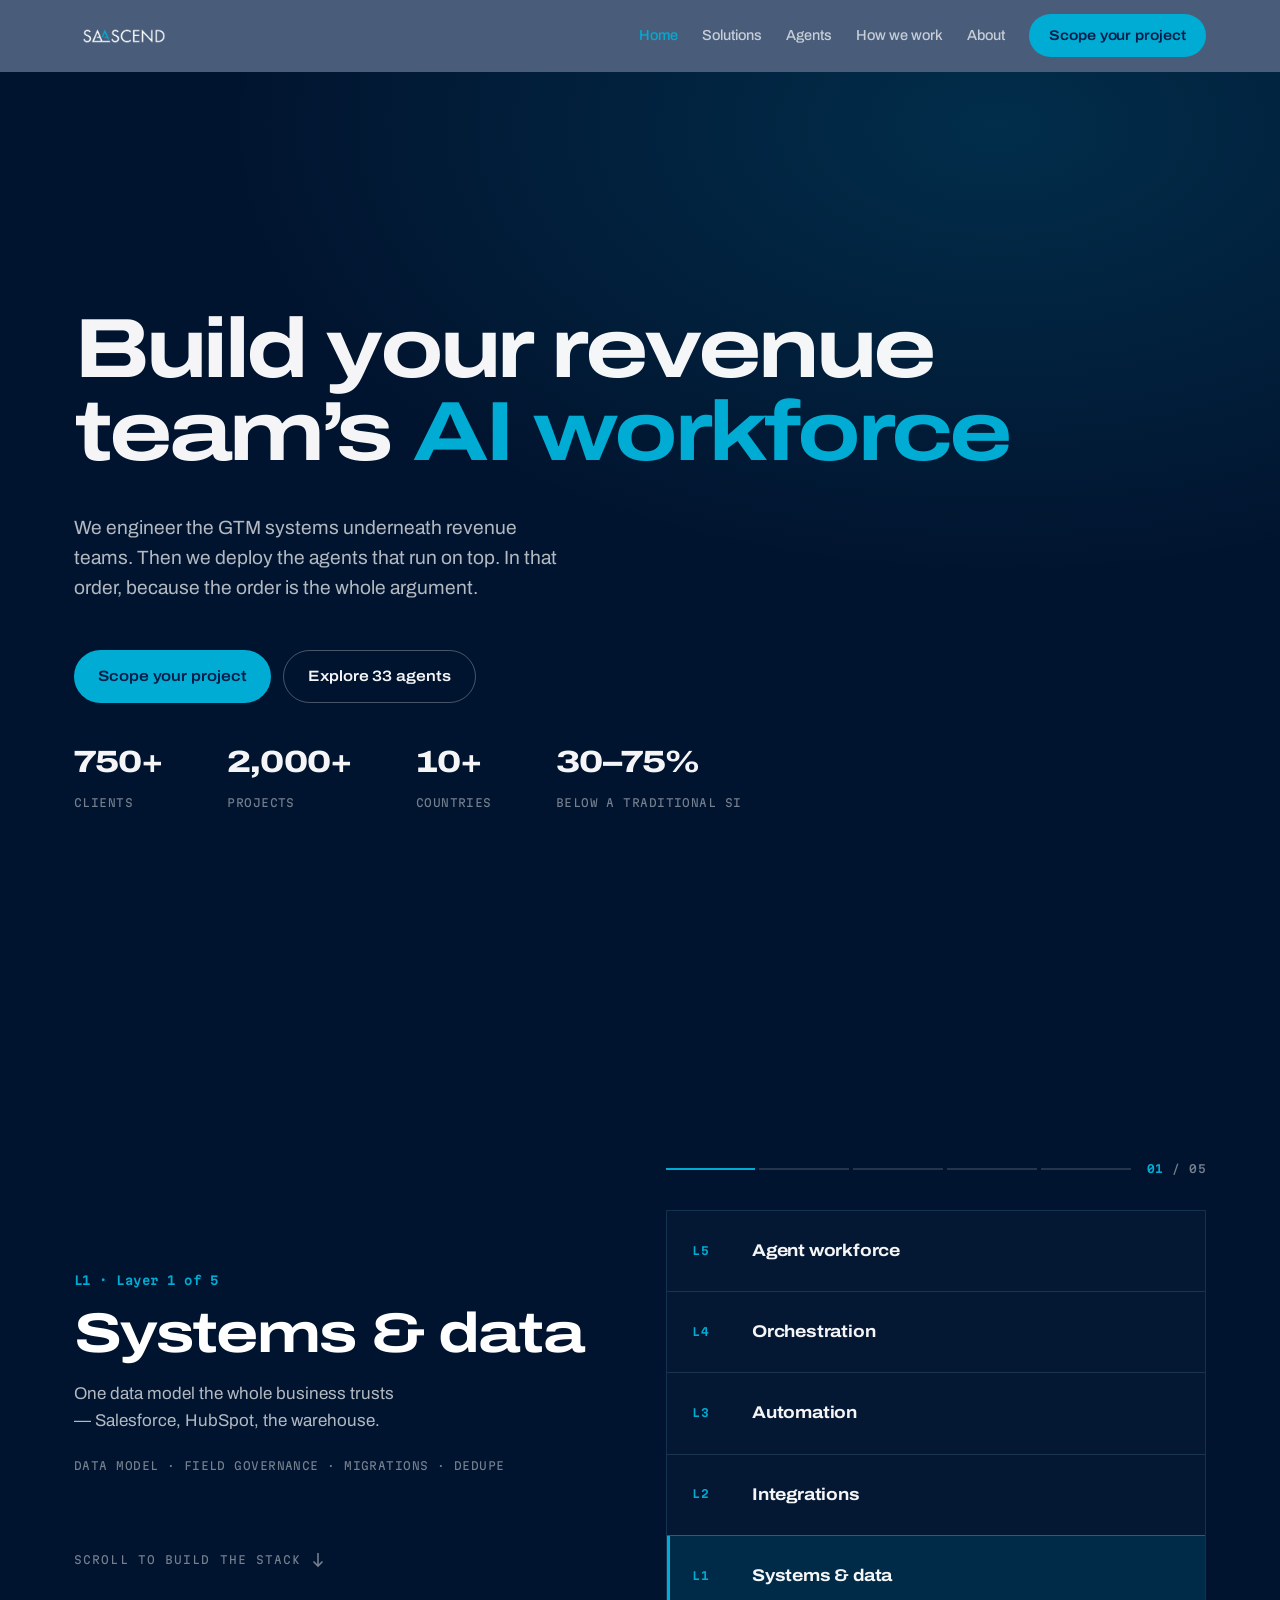
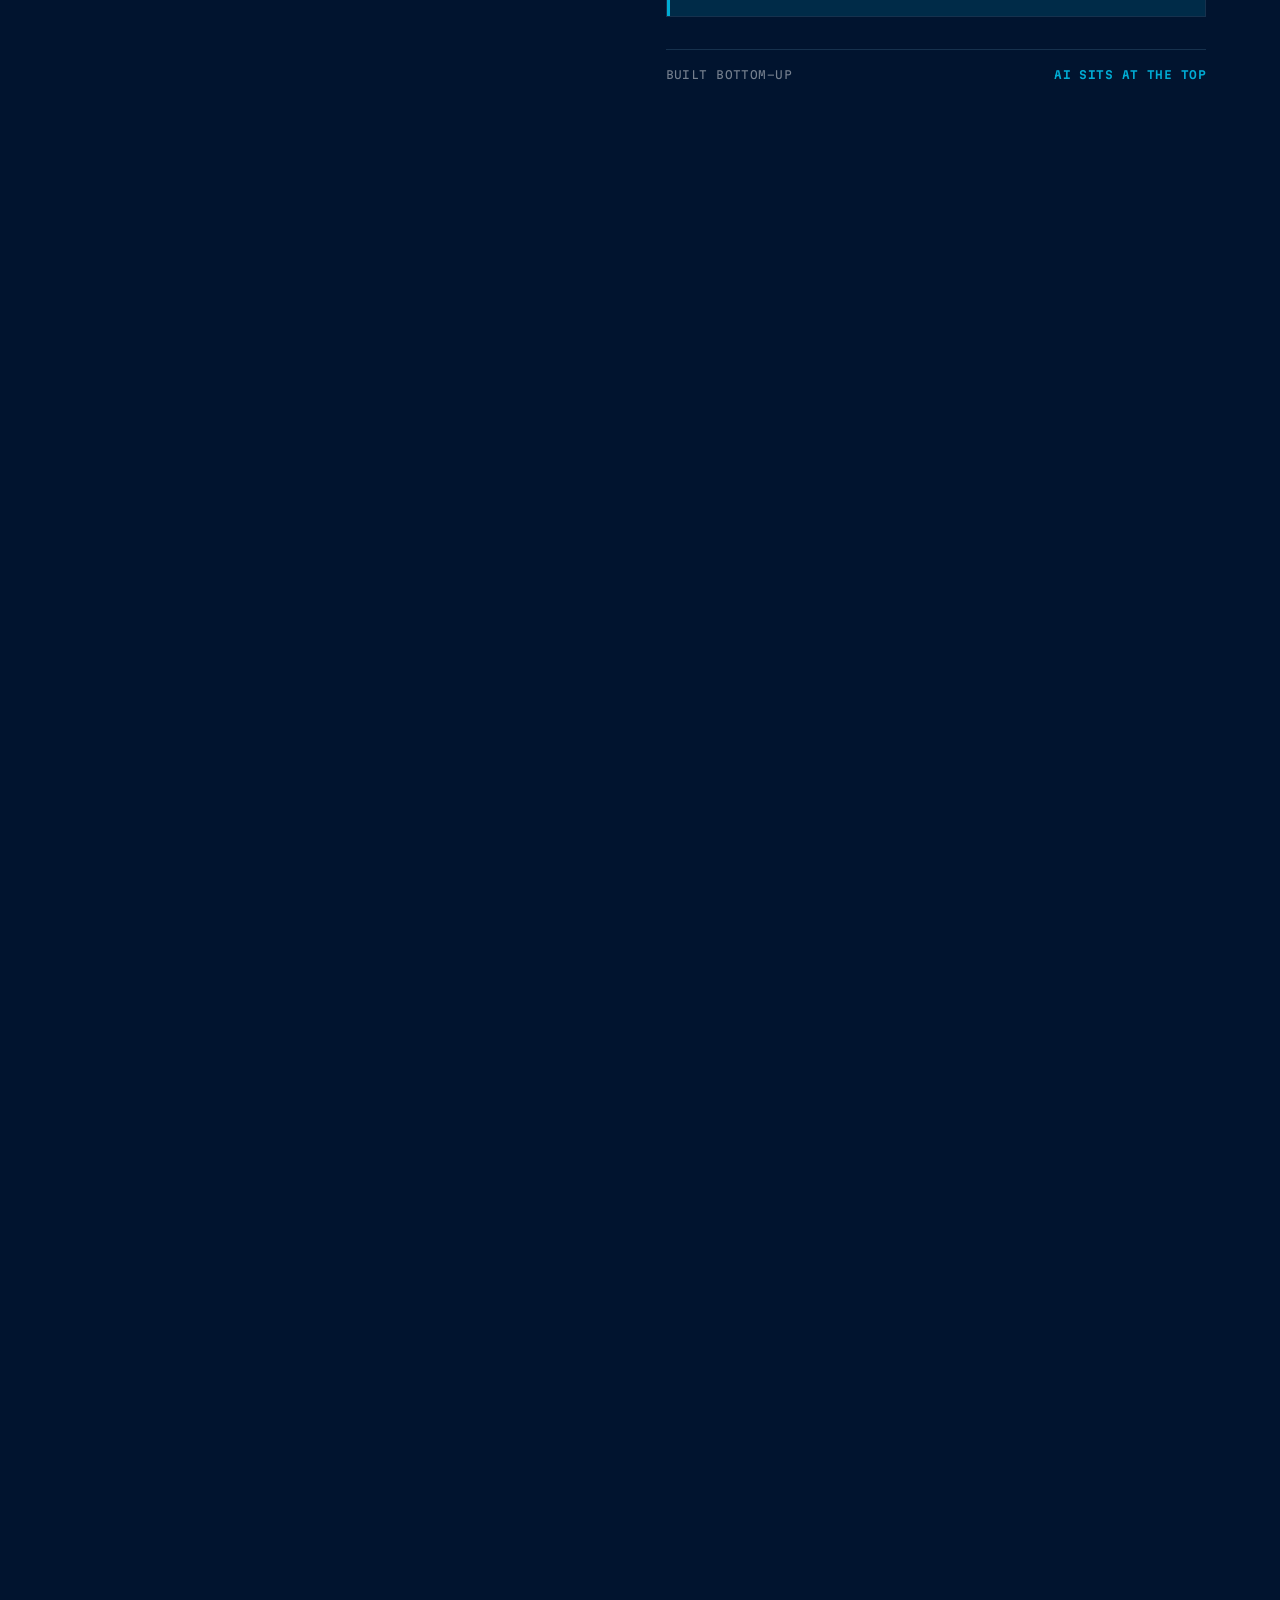
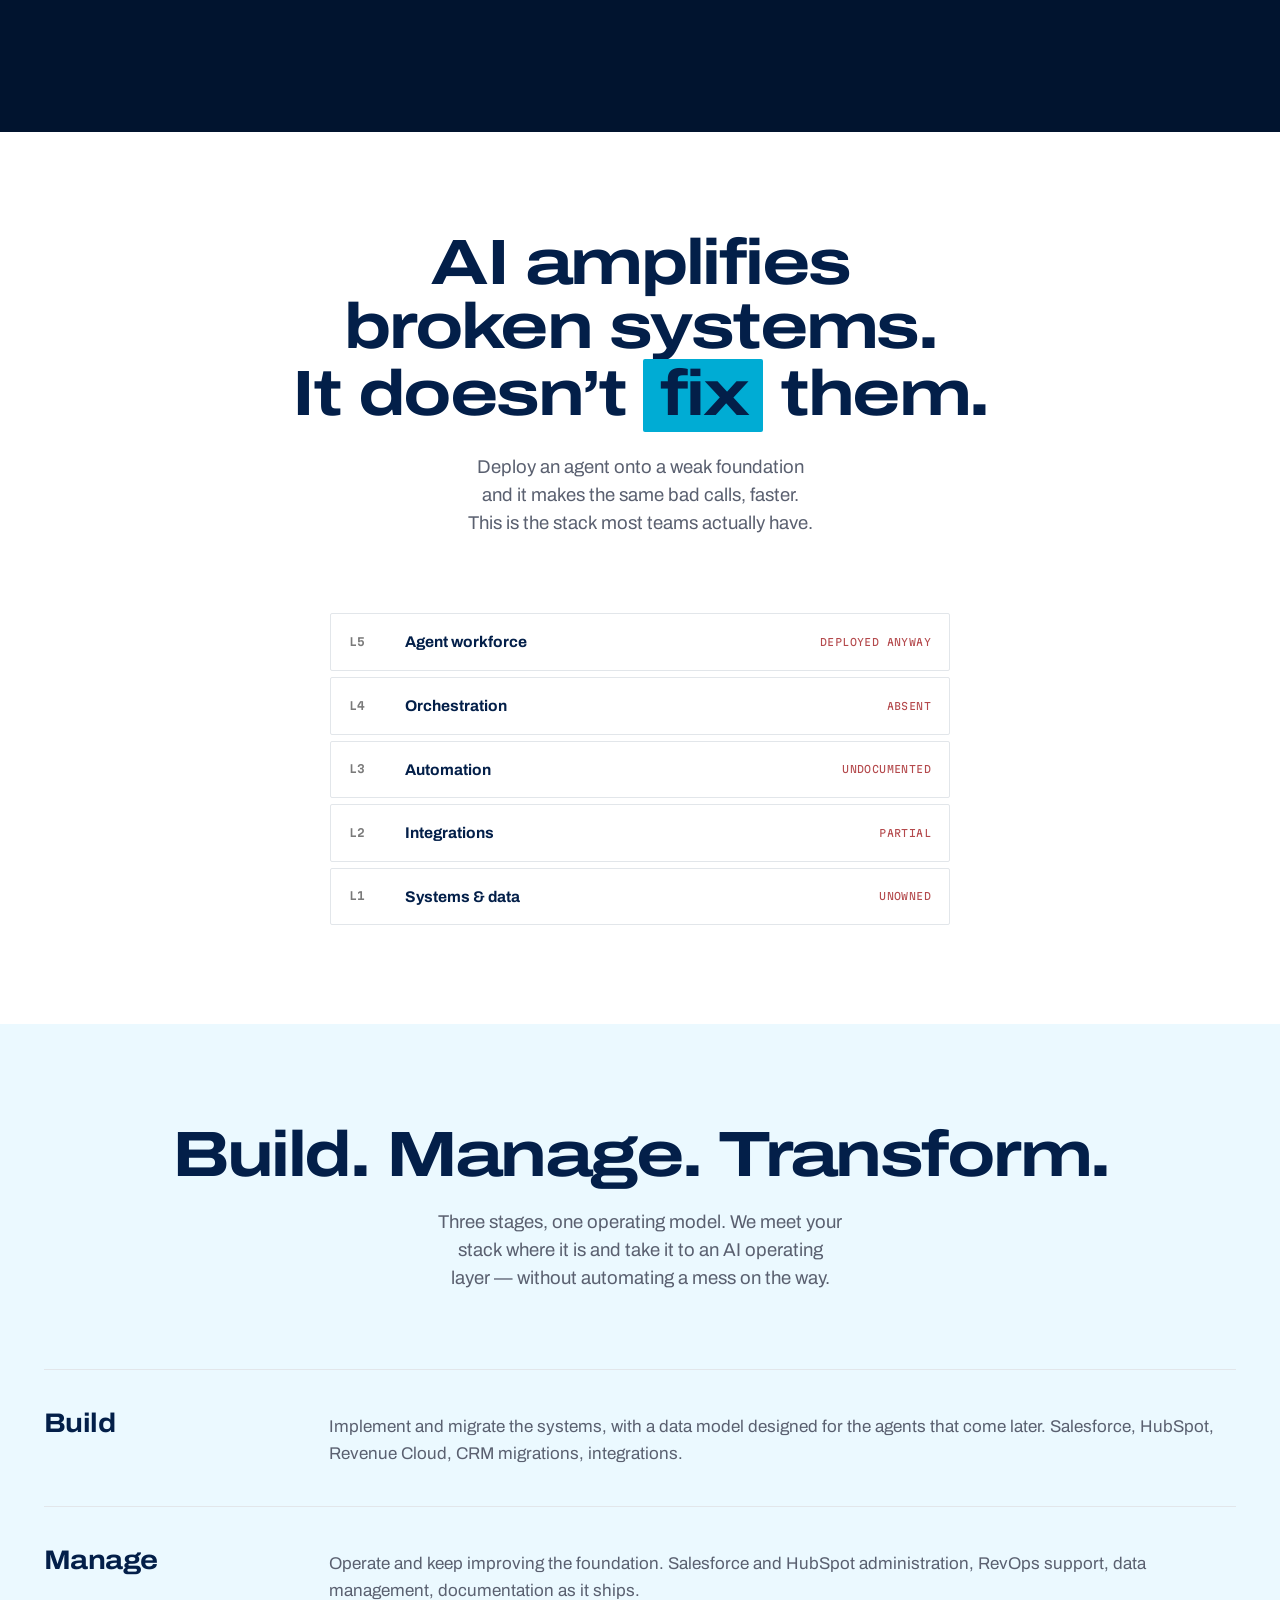
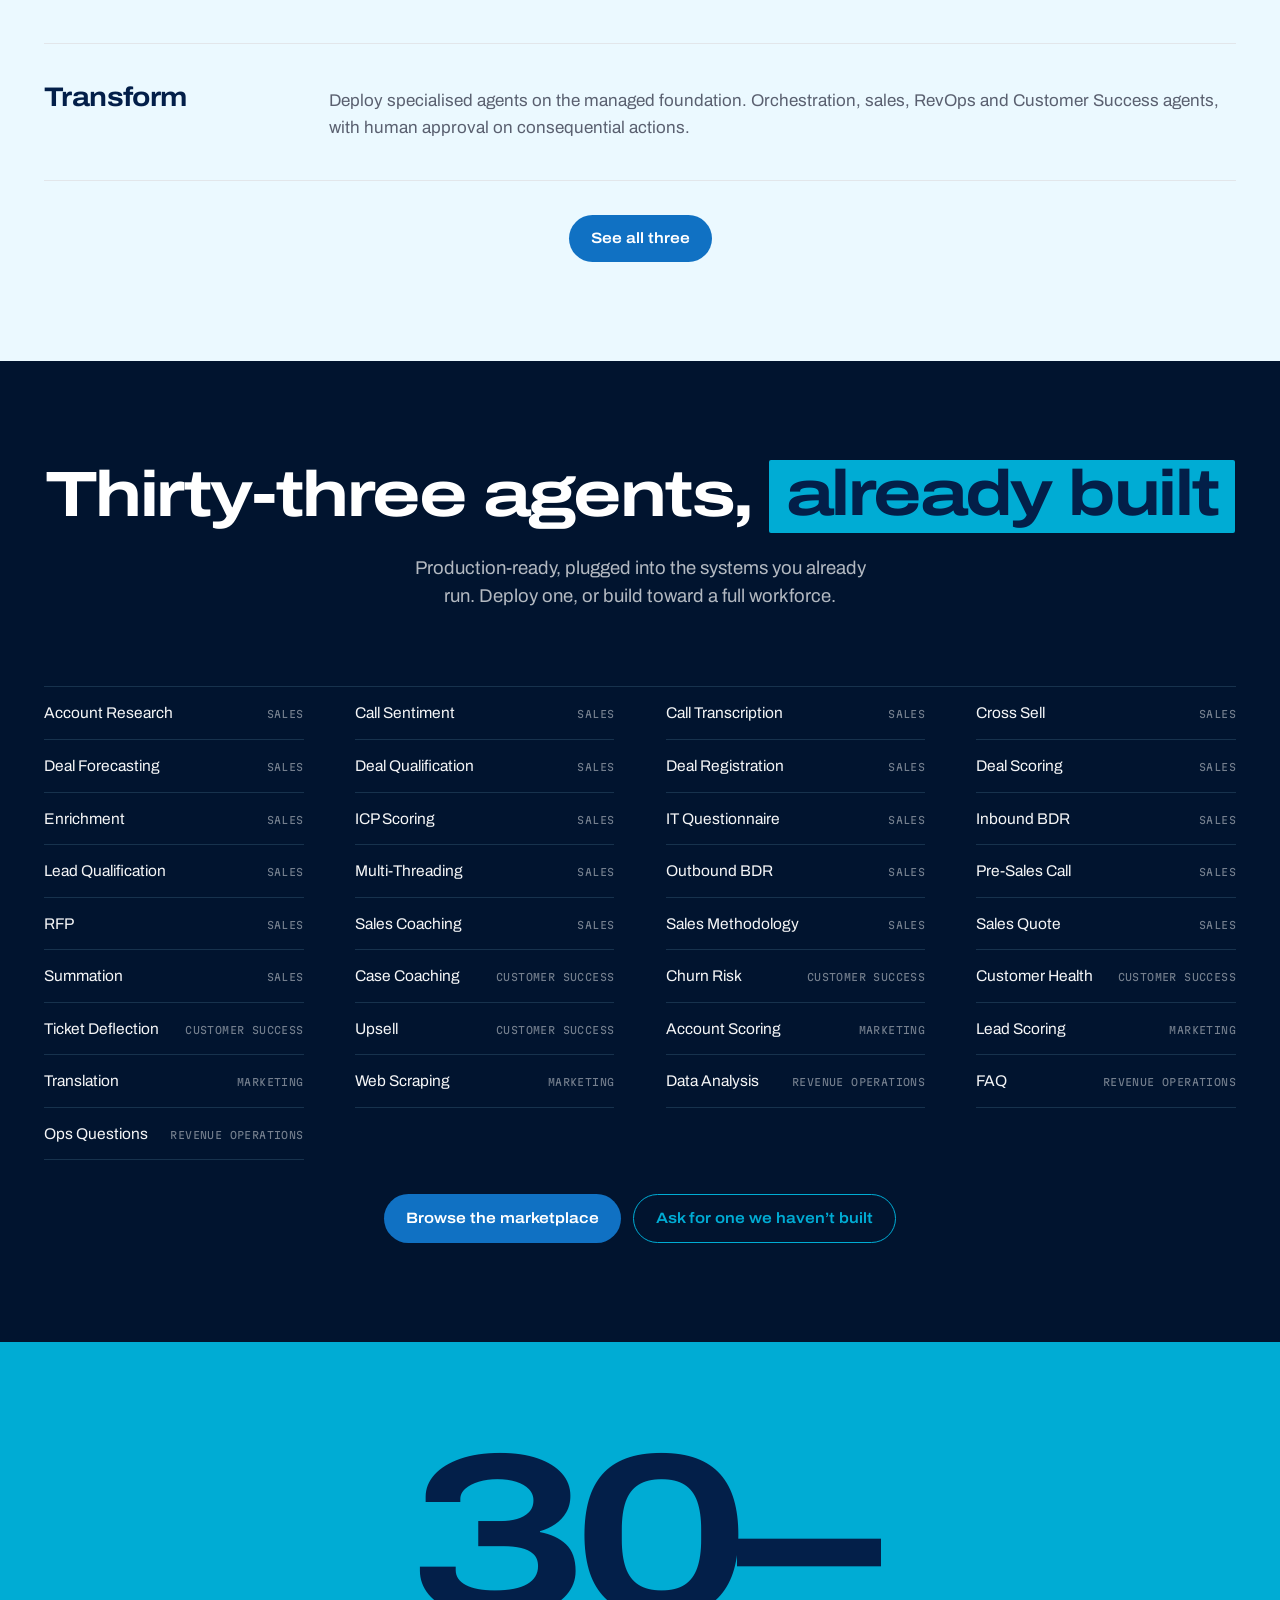
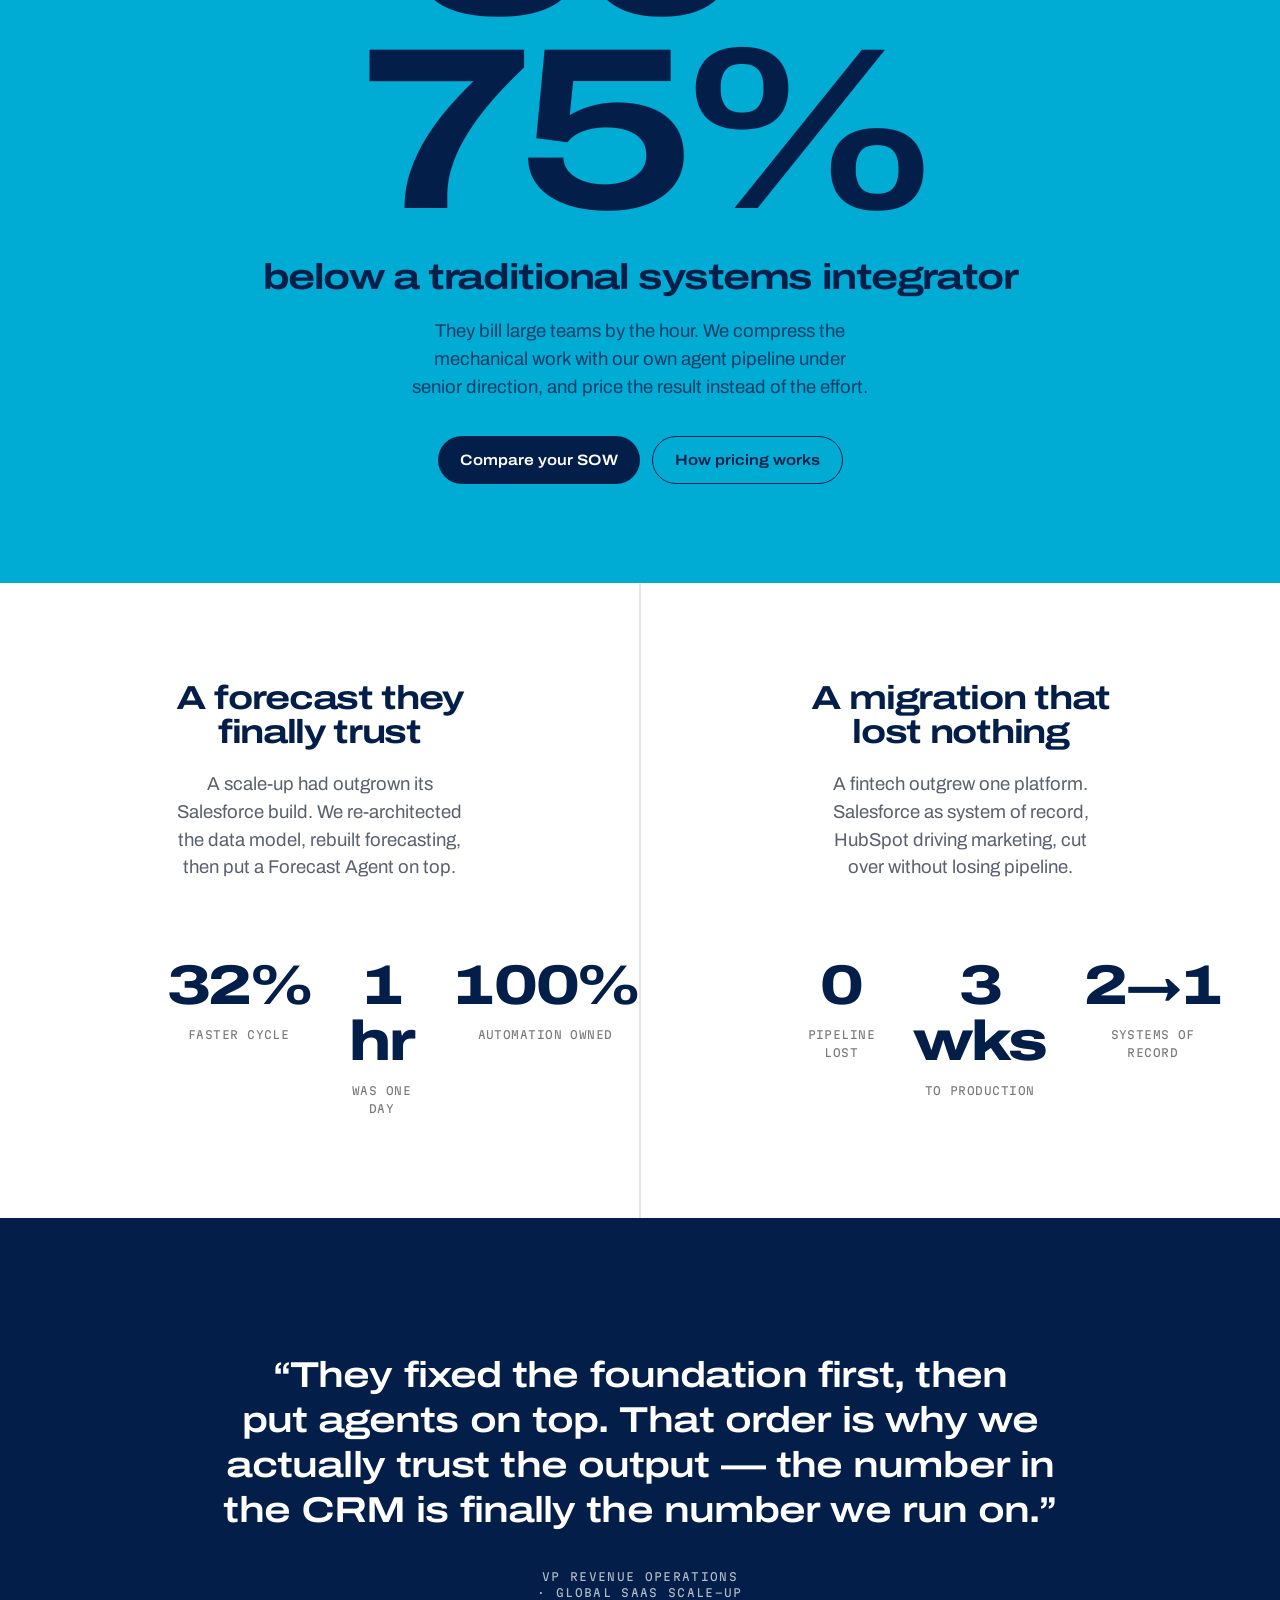
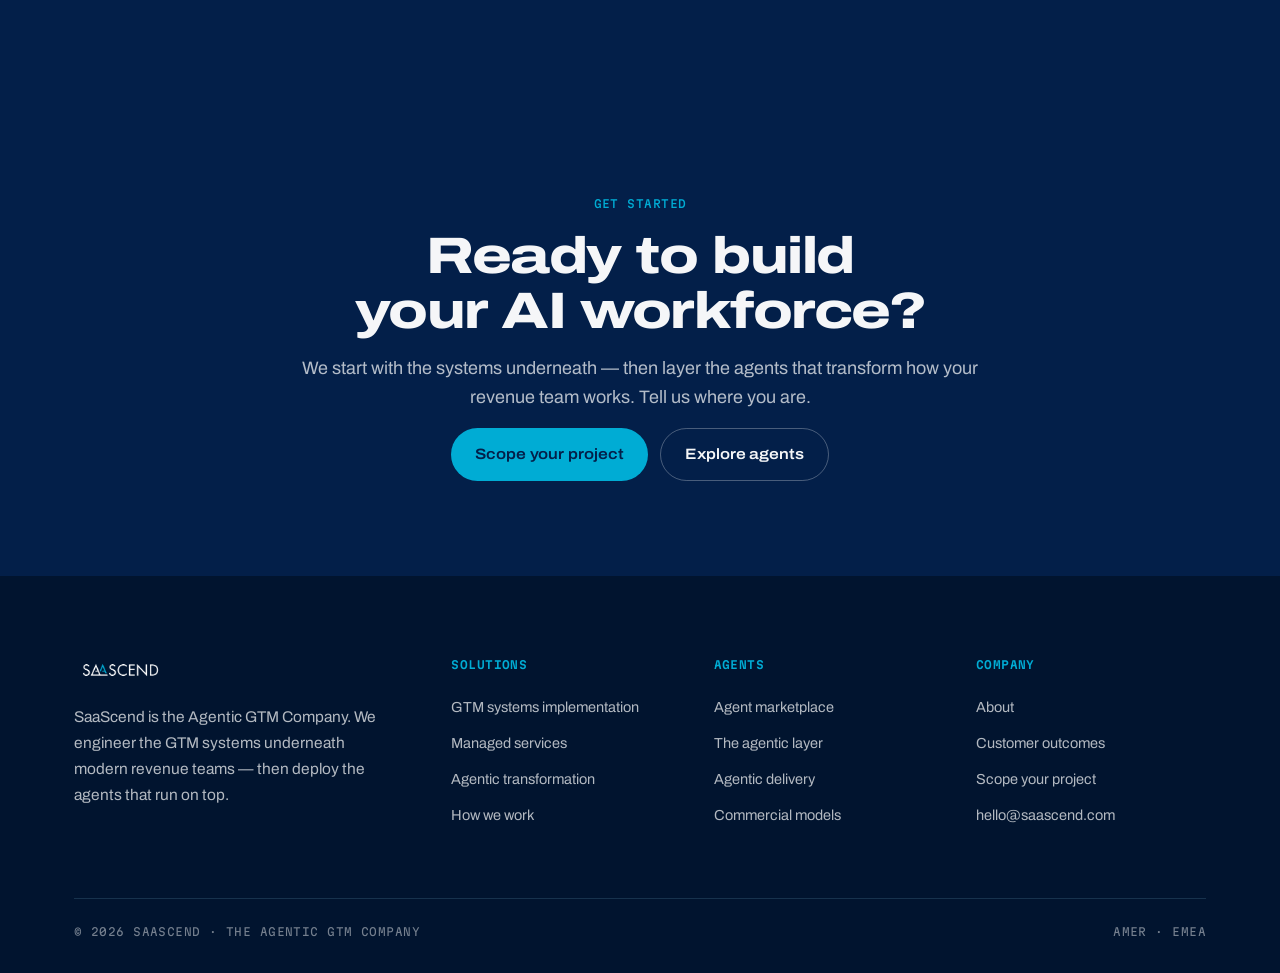
==== commit 2df31c48: "Merge type-and-affordance: Archivo variable-width type, scroll affordance" ====
--- a/index.html
+++ b/index.html
@@ -26,7 +26,7 @@
 <link rel="manifest" href="site.webmanifest">
 <link rel="preconnect" href="https://fonts.googleapis.com">
 <link rel="preconnect" href="https://fonts.gstatic.com" crossorigin>
-<link rel="stylesheet" href="https://fonts.googleapis.com/css2?family=Montserrat:wght@500;600;700;800&family=Open+Sans:wght@400;600&family=JetBrains+Mono:wght@500;600&display=swap">
+<link rel="stylesheet" href="https://fonts.googleapis.com/css2?family=Archivo:wdth,wght@62..125,400..900&family=Martian+Mono:wght@400..600&display=swap">
 <link rel="stylesheet" href="assets/site.css">
 <script>document.documentElement.classList.add('js');</script>
 </head>
@@ -82,8 +82,20 @@
     <div class="seq__stage">
       <div class="wrap">
         <div class="seq__grid">
-          <div class="seq__copy"><div class="seq__step is-live" data-step="0"><div class="seq__id">L1 &middot; Layer 1 of 5</div><div class="seq__name">Systems &amp; data</div><p class="seq__note">One data model the whole business trusts &mdash; Salesforce, HubSpot, the warehouse.</p><div class="seq__caps">Data model · Field governance · Migrations · Dedupe</div></div><div class="seq__step" data-step="1"><div class="seq__id">L2 &middot; Layer 2 of 5</div><div class="seq__name">Integrations</div><p class="seq__note">Observable flow between systems, not point-to-point guesswork.</p><div class="seq__caps">Named credentials · Platform events · Observable sync</div></div><div class="seq__step" data-step="2"><div class="seq__id">L3 &middot; Layer 3 of 5</div><div class="seq__name">Automation</div><p class="seq__note">Documented, single-owner automation with defined guardrails.</p><div class="seq__caps">Flows · Apex · Single-writer rules · Guardrails</div></div><div class="seq__step" data-step="3"><div class="seq__id">L4 &middot; Layer 4 of 5</div><div class="seq__name">Orchestration</div><p class="seq__note">A master agent that holds context and routes work across the stack.</p><div class="seq__caps">Context store · Routing · Approvals · Audit trail</div></div><div class="seq__step" data-step="4"><div class="seq__id">L5 &middot; Layer 5 of 5</div><div class="seq__name">Agent workforce</div><p class="seq__note">33 specialised agents doing real GTM work, with human approval on consequential actions.</p><div class="seq__caps">33 agents · 4 GTM teams · Human in the loop</div></div></div>
           <div>
+            <div class="seq__copy"><div class="seq__step is-live" data-step="0"><div class="seq__id">L1 &middot; Layer 1 of 5</div><div class="seq__name">Systems &amp; data</div><p class="seq__note">One data model the whole business trusts &mdash; Salesforce, HubSpot, the warehouse.</p><div class="seq__caps">Data model · Field governance · Migrations · Dedupe</div></div><div class="seq__step" data-step="1"><div class="seq__id">L2 &middot; Layer 2 of 5</div><div class="seq__name">Integrations</div><p class="seq__note">Observable flow between systems, not point-to-point guesswork.</p><div class="seq__caps">Named credentials · Platform events · Observable sync</div></div><div class="seq__step" data-step="2"><div class="seq__id">L3 &middot; Layer 3 of 5</div><div class="seq__name">Automation</div><p class="seq__note">Documented, single-owner automation with defined guardrails.</p><div class="seq__caps">Flows · Apex · Single-writer rules · Guardrails</div></div><div class="seq__step" data-step="3"><div class="seq__id">L4 &middot; Layer 4 of 5</div><div class="seq__name">Orchestration</div><p class="seq__note">A master agent that holds context and routes work across the stack.</p><div class="seq__caps">Context store · Routing · Approvals · Audit trail</div></div><div class="seq__step" data-step="4"><div class="seq__id">L5 &middot; Layer 5 of 5</div><div class="seq__name">Agent workforce</div><p class="seq__note">33 specialised agents doing real GTM work, with human approval on consequential actions.</p><div class="seq__caps">33 agents · 4 GTM teams · Human in the loop</div></div></div>
+            <div class="seq__cue" aria-hidden="true">
+              <span>Scroll to build the stack</span>
+              <svg width="12" height="16" viewBox="0 0 12 16" fill="none" stroke="currentColor" stroke-width="1.6">
+                <path d="M6 1v13M1.5 9.5 6 14l4.5-4.5"/>
+              </svg>
+            </div>
+          </div>
+          <div>
+            <div class="seq__meter">
+              <div class="seq__ticks"><span class="seq__tick is-on" data-tick="0"></span><span class="seq__tick" data-tick="1"></span><span class="seq__tick" data-tick="2"></span><span class="seq__tick" data-tick="3"></span><span class="seq__tick" data-tick="4"></span></div>
+              <div class="seq__count"><b data-seq-n>01</b> / 05</div>
+            </div>
             <div class="seq__plates"><div class="plate is-built is-current" data-plate="0"><div class="plate__id">L1</div><div class="plate__name">Systems &amp; data</div></div><div class="plate" data-plate="1"><div class="plate__id">L2</div><div class="plate__name">Integrations</div></div><div class="plate" data-plate="2"><div class="plate__id">L3</div><div class="plate__name">Automation</div></div><div class="plate" data-plate="3"><div class="plate__id">L4</div><div class="plate__name">Orchestration</div></div><div class="plate" data-plate="4"><div class="plate__id">L5</div><div class="plate__name">Agent workforce</div></div></div>
             <div class="seq__foot">
               <span>Built bottom-up</span>
--- a/assets/site.css
+++ b/assets/site.css
@@ -48,9 +48,13 @@
   --plate-hi:       rgba(255,255,255,0.065);
 
   /* Type */
-  --display: 'Montserrat', ui-sans-serif, system-ui, -apple-system, 'Segoe UI', sans-serif;
-  --body:    'Open Sans', ui-sans-serif, system-ui, -apple-system, 'Segoe UI', sans-serif;
-  --mono:    'JetBrains Mono', ui-monospace, 'SF Mono', Menlo, Consolas, monospace;
+  /* One family, two widths. Archivo's variable width axis carries the display
+     at expanded and the body at normal — a width contrast inside a single
+     family, rather than two ubiquitous Google faces bolted together.
+     Montserrat ExtraBold was the geometric-sans default that read as generated. */
+  --display: 'Archivo', ui-sans-serif, system-ui, -apple-system, 'Segoe UI', sans-serif;
+  --body:    'Archivo', ui-sans-serif, system-ui, -apple-system, 'Segoe UI', sans-serif;
+  --mono:    'Martian Mono', ui-monospace, 'SF Mono', Menlo, Consolas, monospace;
 
   /* Space (4px base) */
   --s1: 4px;  --s2: 8px;   --s3: 12px;  --s4: 16px;  --s5: 20px;
@@ -851,7 +855,7 @@
    company actually sells, so it now gets its own screen and assembles
    as you scroll: one layer per step, its copy swapping in beside it. */
 .seq { position: relative; background: var(--abyss); color: var(--on-dark); }
-.seq__track { height: 520vh; }
+.seq__track { height: 440vh; }
 .seq__stage {
   position: sticky; top: 0; height: 100vh;
   display: flex; align-items: center; overflow: hidden;
@@ -862,7 +866,7 @@
 }
 @media (max-width: 900px) {
   .seq__grid { grid-template-columns: 1fr; gap: 28px; }
-  .seq__track { height: 460vh; }
+  .seq__track { height: 400vh; }
 }
 
 .seq__copy { min-height: 15rem; position: relative; }
@@ -892,16 +896,20 @@
 }
 
 /* The plates. Built bottom-up, brightening as the argument rises. */
-.seq__plates { display: flex; flex-direction: column-reverse; gap: 8px; }
+.seq__plates {
+  display: flex; flex-direction: column-reverse; gap: 0;
+  border: 1px solid var(--rule-dark);
+}
 .plate {
   display: grid; grid-template-columns: 44px minmax(0,1fr);
   gap: var(--s4); align-items: center;
-  padding: clamp(14px, 2vw, 22px) clamp(16px, 2vw, 24px);
-  border: 1px solid var(--rule-dark);
-  border-radius: var(--radius-sm);
-  background: rgba(255,255,255,0.025);
-}
-html.js .plate { opacity: 0.16; }
+  padding: clamp(16px, 2.2vw, 26px) clamp(18px, 2vw, 26px);
+  border: 0; border-top: 1px solid var(--rule-dark);
+  border-radius: 0;
+  background: rgba(255,255,255,0.02);
+}
+.plate:last-child { border-top: 0; }   /* DOM last = visually top */
+html.js .plate { opacity: 0.34; }
 html.js .plate.is-built { opacity: 1; }
 html.js .plate {
   transition: opacity 380ms var(--ease-out),
@@ -909,7 +917,14 @@
               border-color 380ms var(--ease-out);
 }
 .plate.is-built { background: rgba(255,255,255,0.055); border-color: rgba(140,205,235,0.30); }
-.plate.is-current { background: rgba(0,172,212,0.14); border-color: rgba(0,172,212,0.55); }
+.plate.is-current { background: rgba(0,172,212,0.15); }
+/* The current layer carries a solid cyan edge on its leading side, so the
+   eye can find it without relying on the fill alone. */
+.plate.is-current::before {
+  content: ""; position: absolute; left: 0; top: 0; bottom: 0; width: 3px;
+  background: var(--cyan);
+}
+.plate { position: relative; }
 .plate__id {
   font-family: var(--mono); font-size: 0.6875rem; font-weight: 600;
   letter-spacing: 0.06em; color: var(--cyan);
@@ -951,12 +966,12 @@
     radial-gradient(1200px 700px at 78% 6%, rgba(0,172,212,0.17), transparent 64%),
     var(--abyss);
   color: var(--on-dark);
-  padding: calc(var(--nav-h) + clamp(36px,5.5vh,64px)) 0 clamp(32px,5vh,56px);
+  padding: calc(var(--nav-h) + clamp(28px,4vh,52px)) 0 clamp(24px,3.5vh,44px);
 }
 .open__display {
   font-family: var(--display); font-weight: 800;
-  font-size: clamp(2.6rem, 8.6vw, 7rem);
-  line-height: 0.95; letter-spacing: -0.045em;
+  font-size: clamp(2.3rem, 6.6vw, 5.25rem);
+  line-height: 0.98; letter-spacing: -0.045em;
   text-wrap: balance; max-width: 18ch;
 }
 .open__display .accent { color: var(--cyan); }
@@ -967,14 +982,14 @@
 }
 .open__act { margin-top: clamp(32px, 4vw, 48px); }
 .open__foot {
-  margin-top: auto; padding-top: clamp(32px, 5vh, 56px);
+  margin-top: auto; padding-top: clamp(24px, 3.8vh, 44px);
   display: flex; flex-wrap: wrap; gap: clamp(24px, 5vw, 72px);
   font-family: var(--mono); font-size: 0.6875rem; letter-spacing: 0.12em;
   text-transform: uppercase; color: var(--on-dark-faint);
 }
 .open__foot b {
   display: block; font-family: var(--display); font-weight: 800;
-  font-size: clamp(1.5rem, 2.4vw, 2.125rem); letter-spacing: -0.03em;
+  font-size: clamp(1.5rem, 2.4vw, 2rem); letter-spacing: -0.03em;
   color: var(--on-dark); margin-bottom: 6px;
 }
 
@@ -1097,3 +1112,88 @@
 .field--ice .run b, .field--paper .run b { color: var(--navy); }
 .field--navy .run span, .field--abyss .run span { color: var(--on-dark-faint); }
 .field--ice .run span, .field--paper .run span { color: var(--ink-500); }
+
+
+/* =====================================================================
+   TYPE — width as the instrument
+   Display sits at Archivo's expanded width with weight and negative
+   tracking; body drops to normal width. The mono is Martian Mono, which
+   is wide by design, so its tracking comes back down to near zero.
+   ===================================================================== */
+.t-display, .t-h1, .t-h2, .t-h3, .t-h4,
+.open__display, .tile__name, .statement, .bignum, .seq__name,
+.trow__k, .quiz__stage, .metric b, .run b, .hero__meta b, .open__foot b,
+.rung__t, .plate__name, .btn, .pill, .filter {
+  font-stretch: expanded;
+}
+.t-h3, .t-h4, .btn, .pill, .filter, .rung__t, .plate__name, .trow__k {
+  font-stretch: semi-expanded;
+}
+.t-display, .open__display, .tile__name, .statement, .bignum, .seq__name {
+  font-weight: 700;
+}
+body, .t-body, .t-lead, .t-small, p, .trow__v, .tile__line, .seq__note {
+  font-stretch: normal;
+}
+.t-sys, .t-eyebrow, .chip, .agent__team, .person__role, .layer__id,
+.plate__id, .seq__id, .seq__caps, .seq__foot, .roster__team, .run span,
+.metric span, .open__foot, .weak__id, .weak__s, .field > label, .foot h4,
+.foot__base, .sow__hd, .sow__note, .filter__n {
+  font-stretch: normal;
+  letter-spacing: 0.04em;
+}
+.t-eyebrow { letter-spacing: 0.06em; }
+
+
+/* =====================================================================
+   SCROLL AFFORDANCE
+   The pinned sequence gave no signal that scrolling was what advanced it,
+   and no sense of how far through you were. Both are now explicit: a
+   segmented rail that fills per step, a counter, and a cue that retires
+   itself once the reader has clearly understood.
+   ===================================================================== */
+.seq__meter {
+  display: flex; align-items: center; gap: var(--s4);
+  margin-bottom: clamp(20px, 3vw, 32px);
+}
+.seq__ticks { display: flex; gap: 4px; flex: 1; }
+.seq__tick {
+  height: 2px; flex: 1; background: rgba(255,255,255,0.14);
+  transition: background-color 300ms var(--ease-out);
+}
+.seq__tick.is-on { background: var(--cyan); }
+.seq__count {
+  font-family: var(--mono); font-size: 0.6875rem; font-weight: 500;
+  letter-spacing: 0.04em; color: var(--on-dark-faint); flex: 0 0 auto;
+  font-variant-numeric: tabular-nums;
+}
+.seq__count b { color: var(--cyan); font-weight: 600; }
+
+.seq__cue {
+  display: inline-flex; align-items: center; gap: 10px;
+  margin-top: clamp(28px, 4vw, 40px);
+  font-family: var(--mono); font-size: 0.6875rem; letter-spacing: 0.1em;
+  text-transform: uppercase; color: var(--on-dark-faint);
+}
+.seq__cue svg { display: block; }
+html.js .seq__cue { transition: opacity 400ms var(--ease-out); }
+.seq.is-moving .seq__cue { opacity: 0; }
+@media (prefers-reduced-motion: no-preference) {
+  .seq__cue svg { animation: nudge 1.9s var(--ease-in-out) infinite; }
+}
+@keyframes nudge {
+  0%, 62%, 100% { transform: translateY(0); }
+  78% { transform: translateY(4px); }
+}
+html:not(.js) .seq__meter, html:not(.js) .seq__cue { display: none; }
+
+/* Laptop-height viewports: the hero's job is to land the promise and the
+   proof together, so it gives up vertical air rather than pushing the
+   numbers under the fold. */
+@media (max-height: 780px) {
+  .open { padding-top: calc(var(--nav-h) + 20px); padding-bottom: 20px; }
+  .open__display { font-size: clamp(2.1rem, 5vw, 3.75rem); }
+  .open__sub { margin-top: 18px; }
+  .open__act { margin-top: 24px; }
+  .open__foot { padding-top: 24px; }
+}
